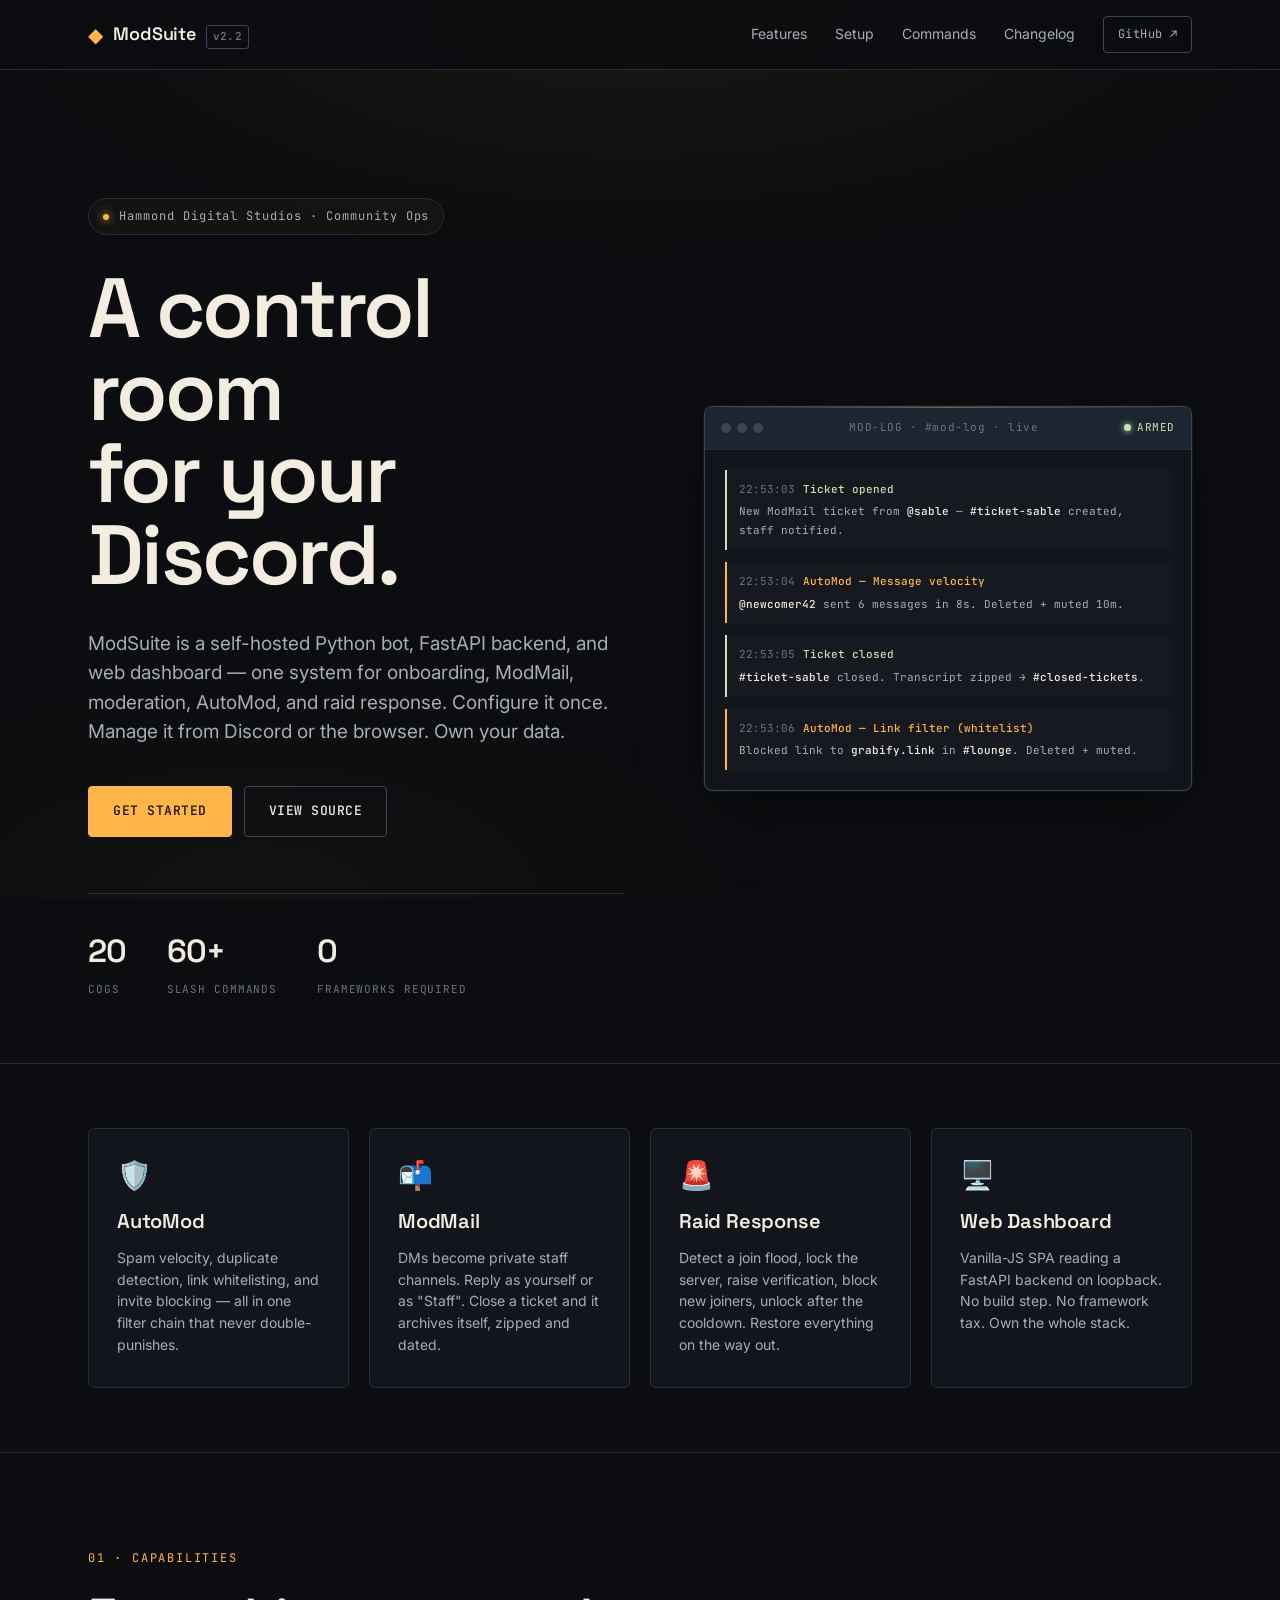
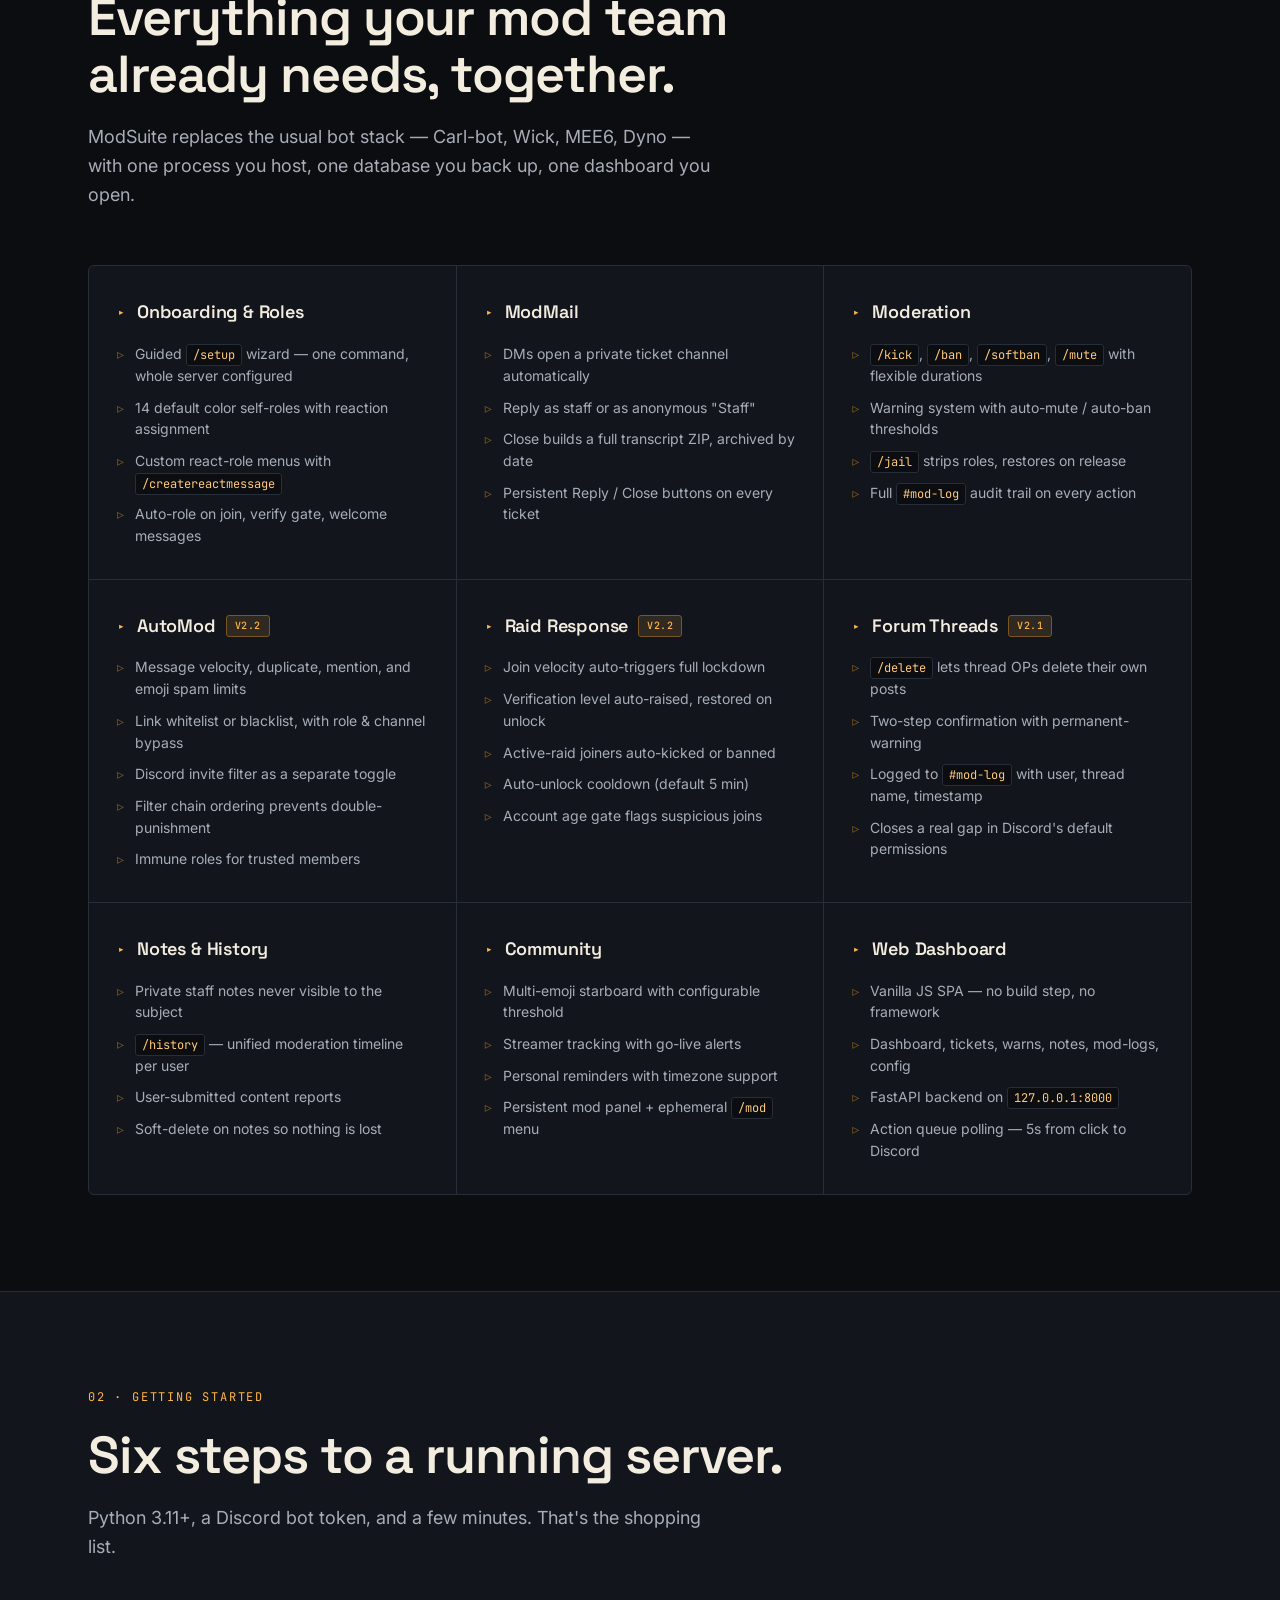
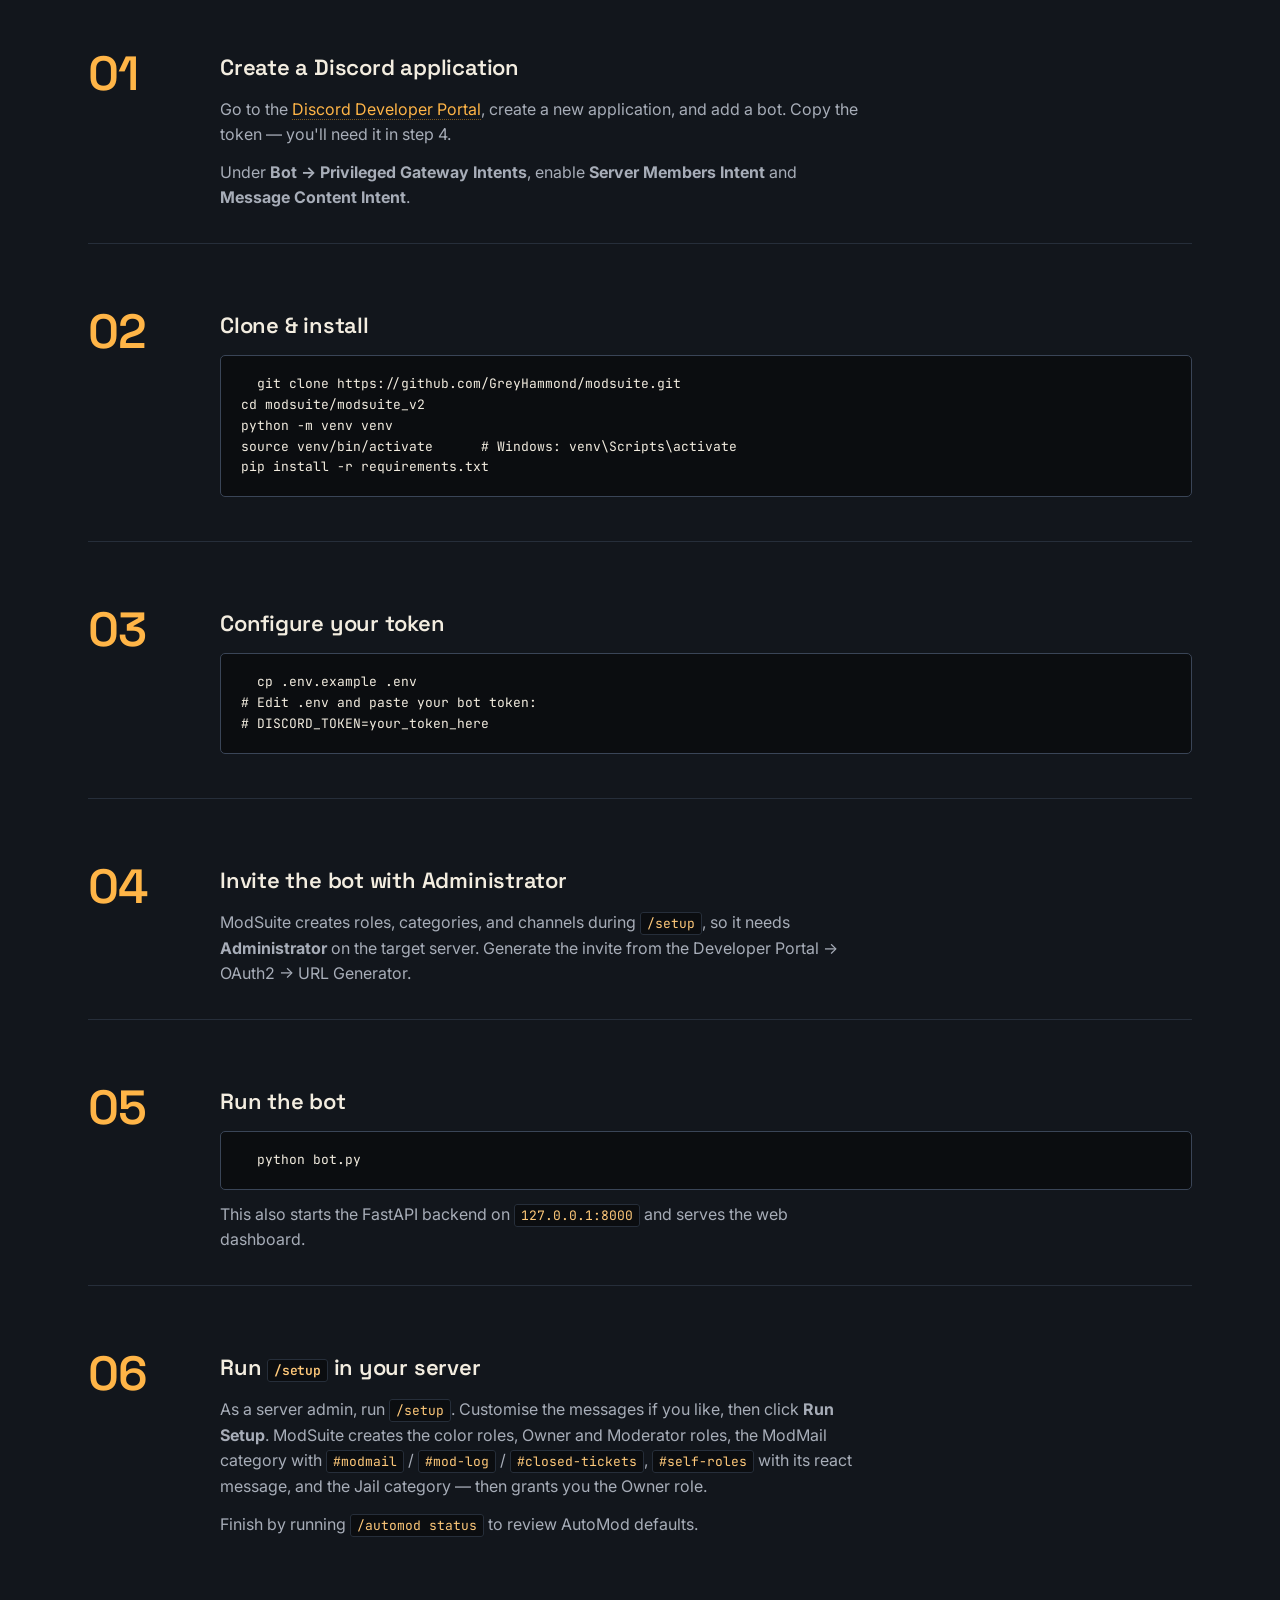
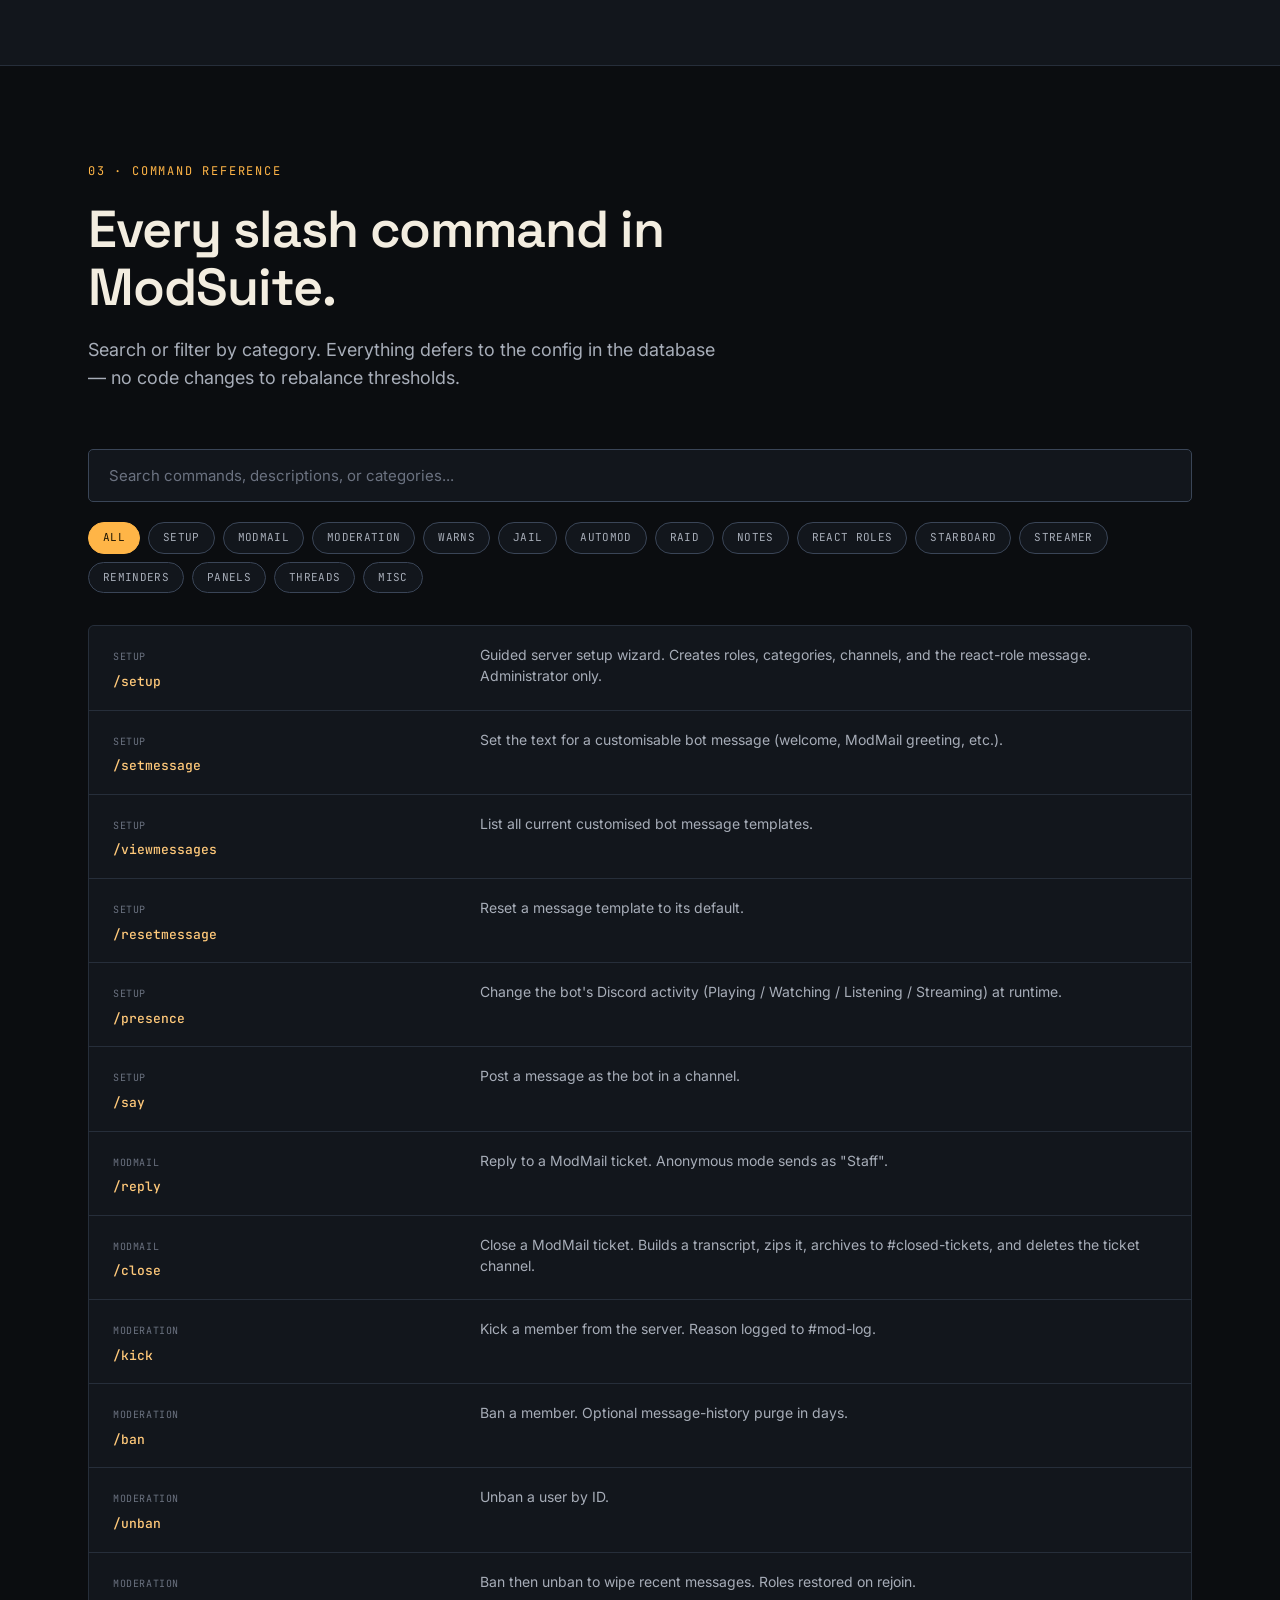
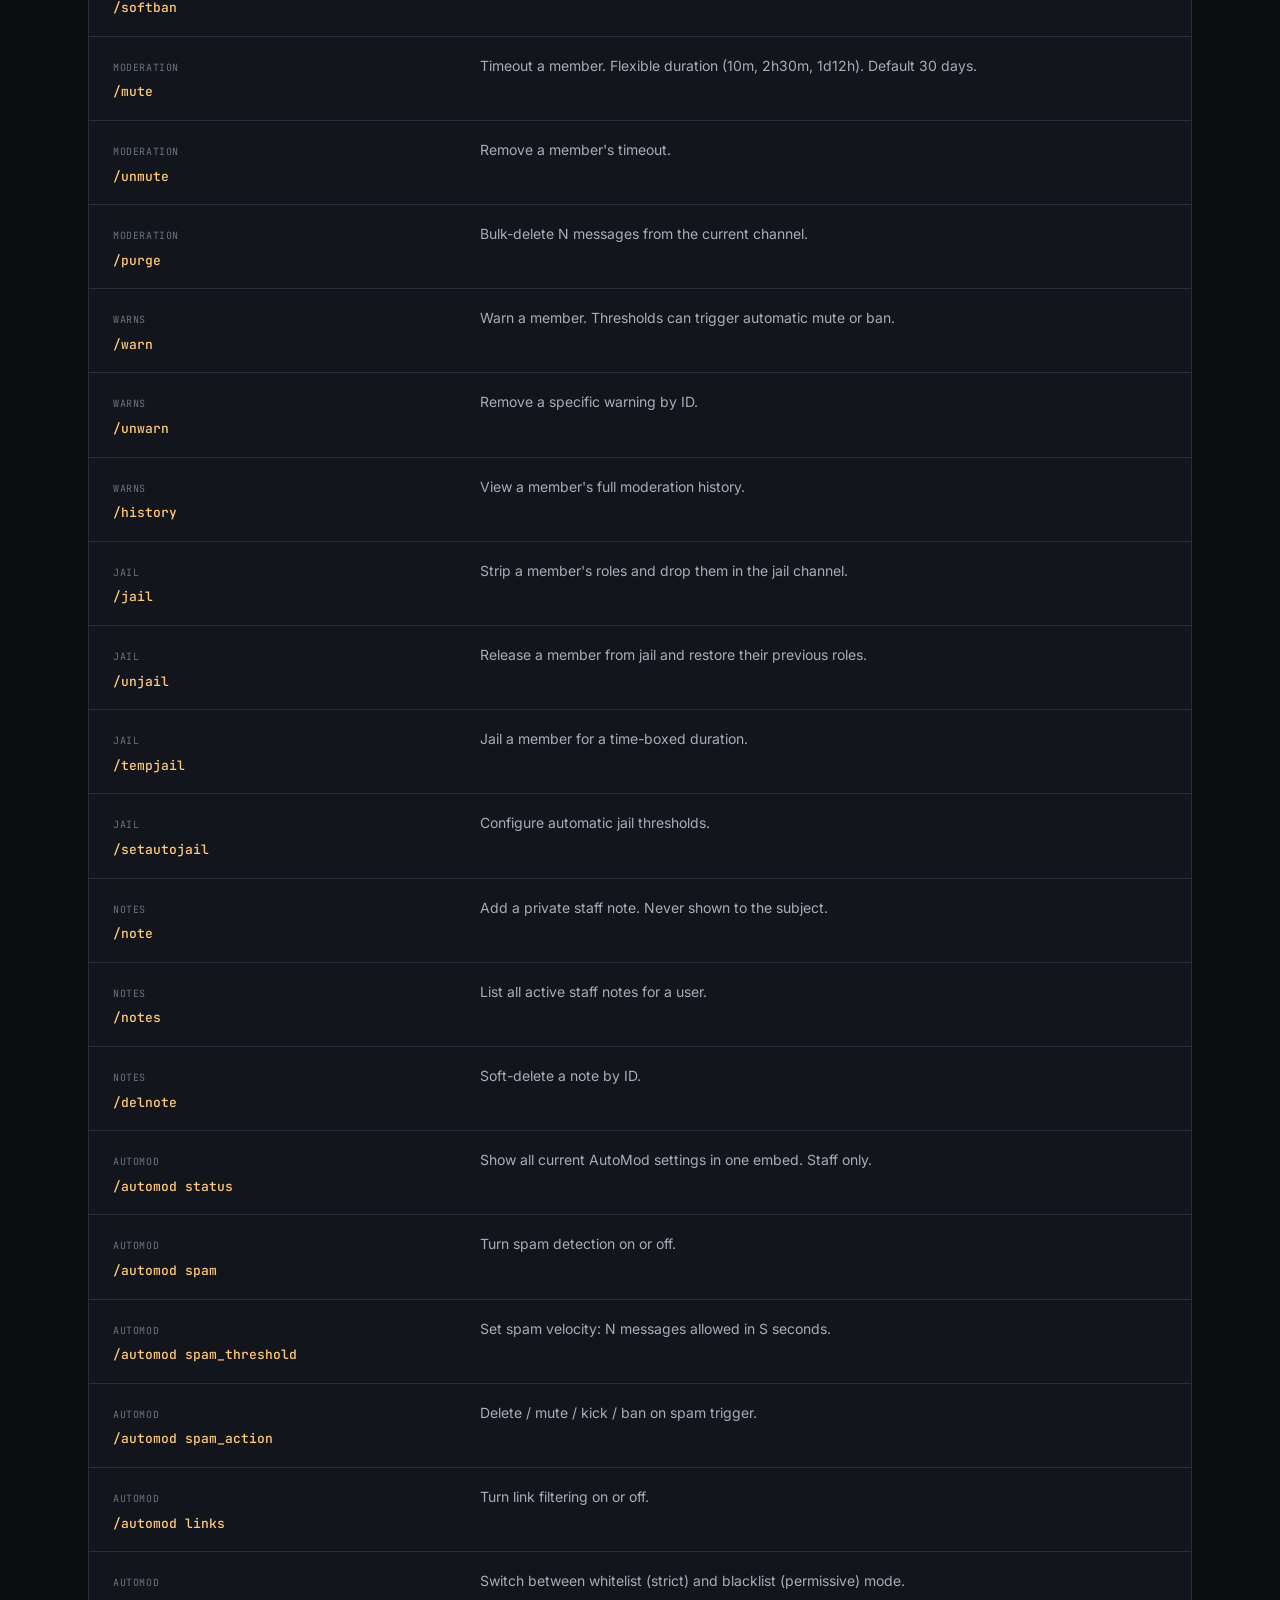
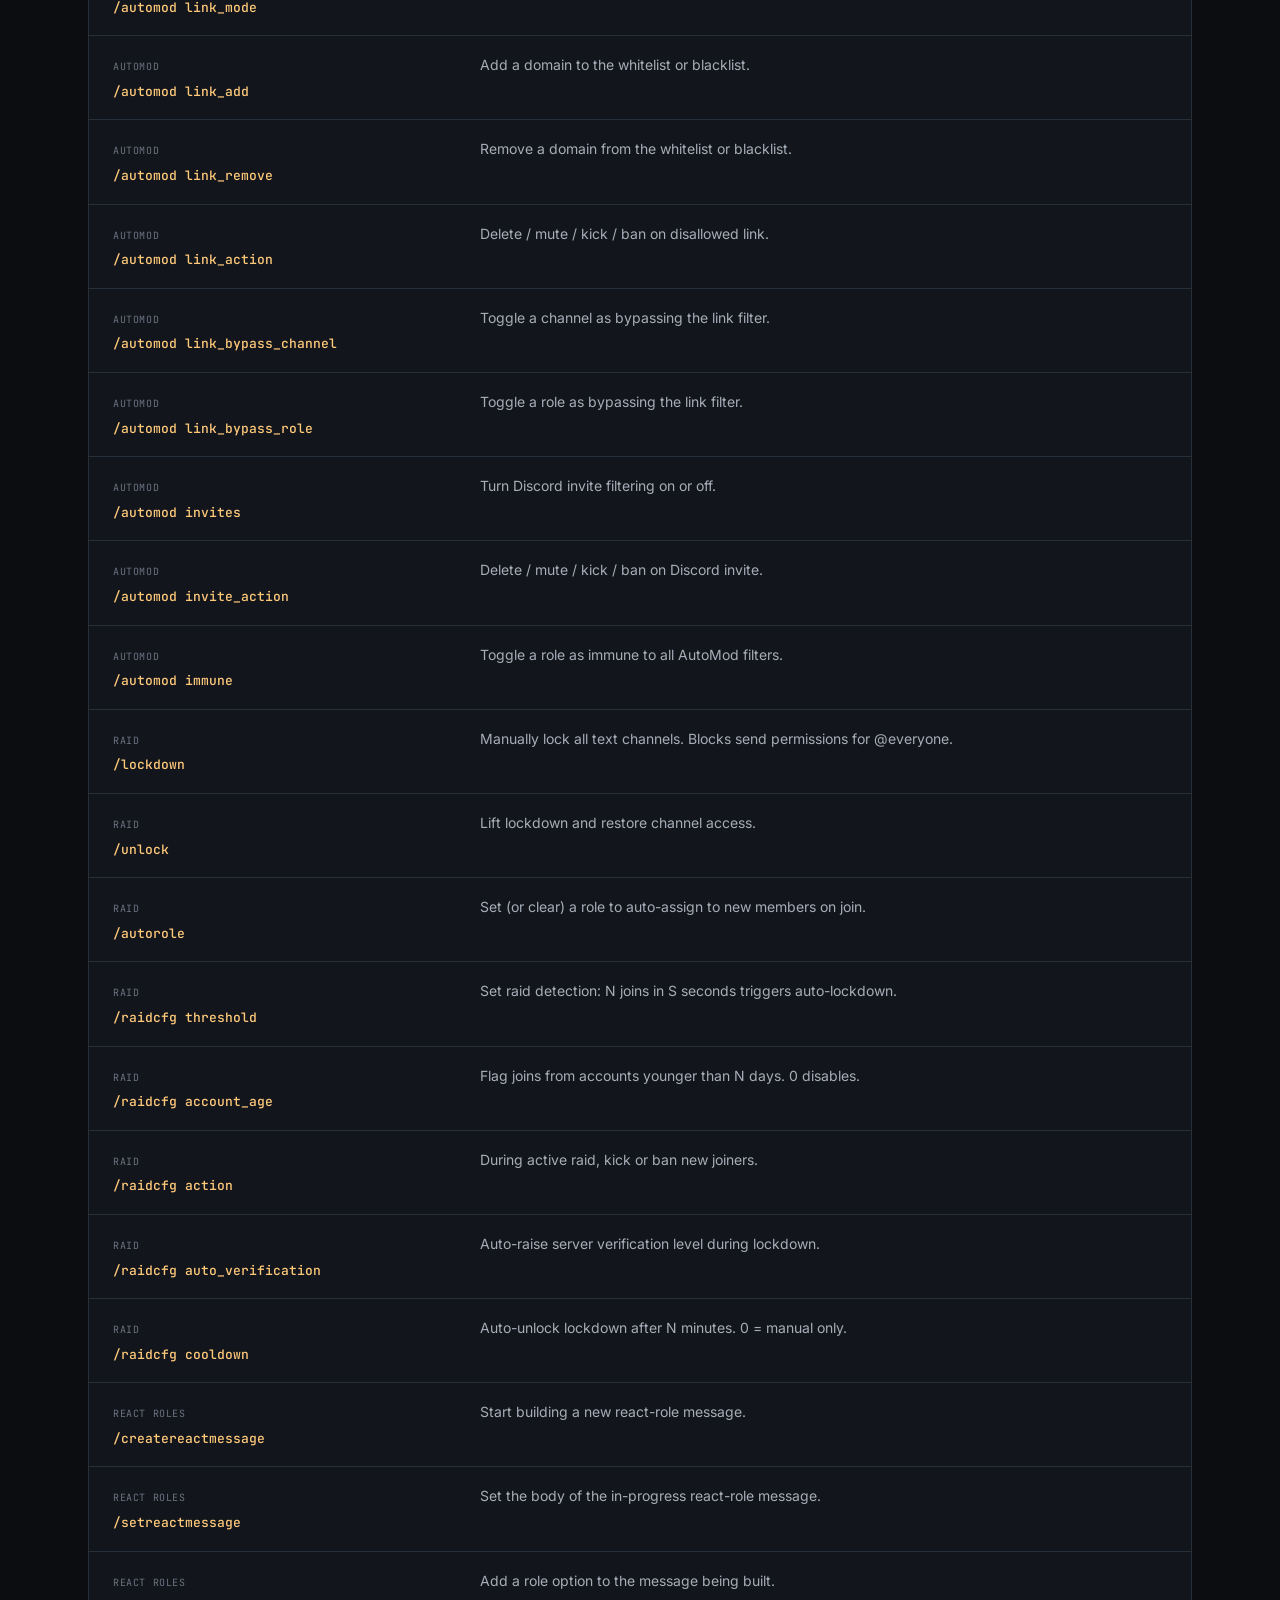
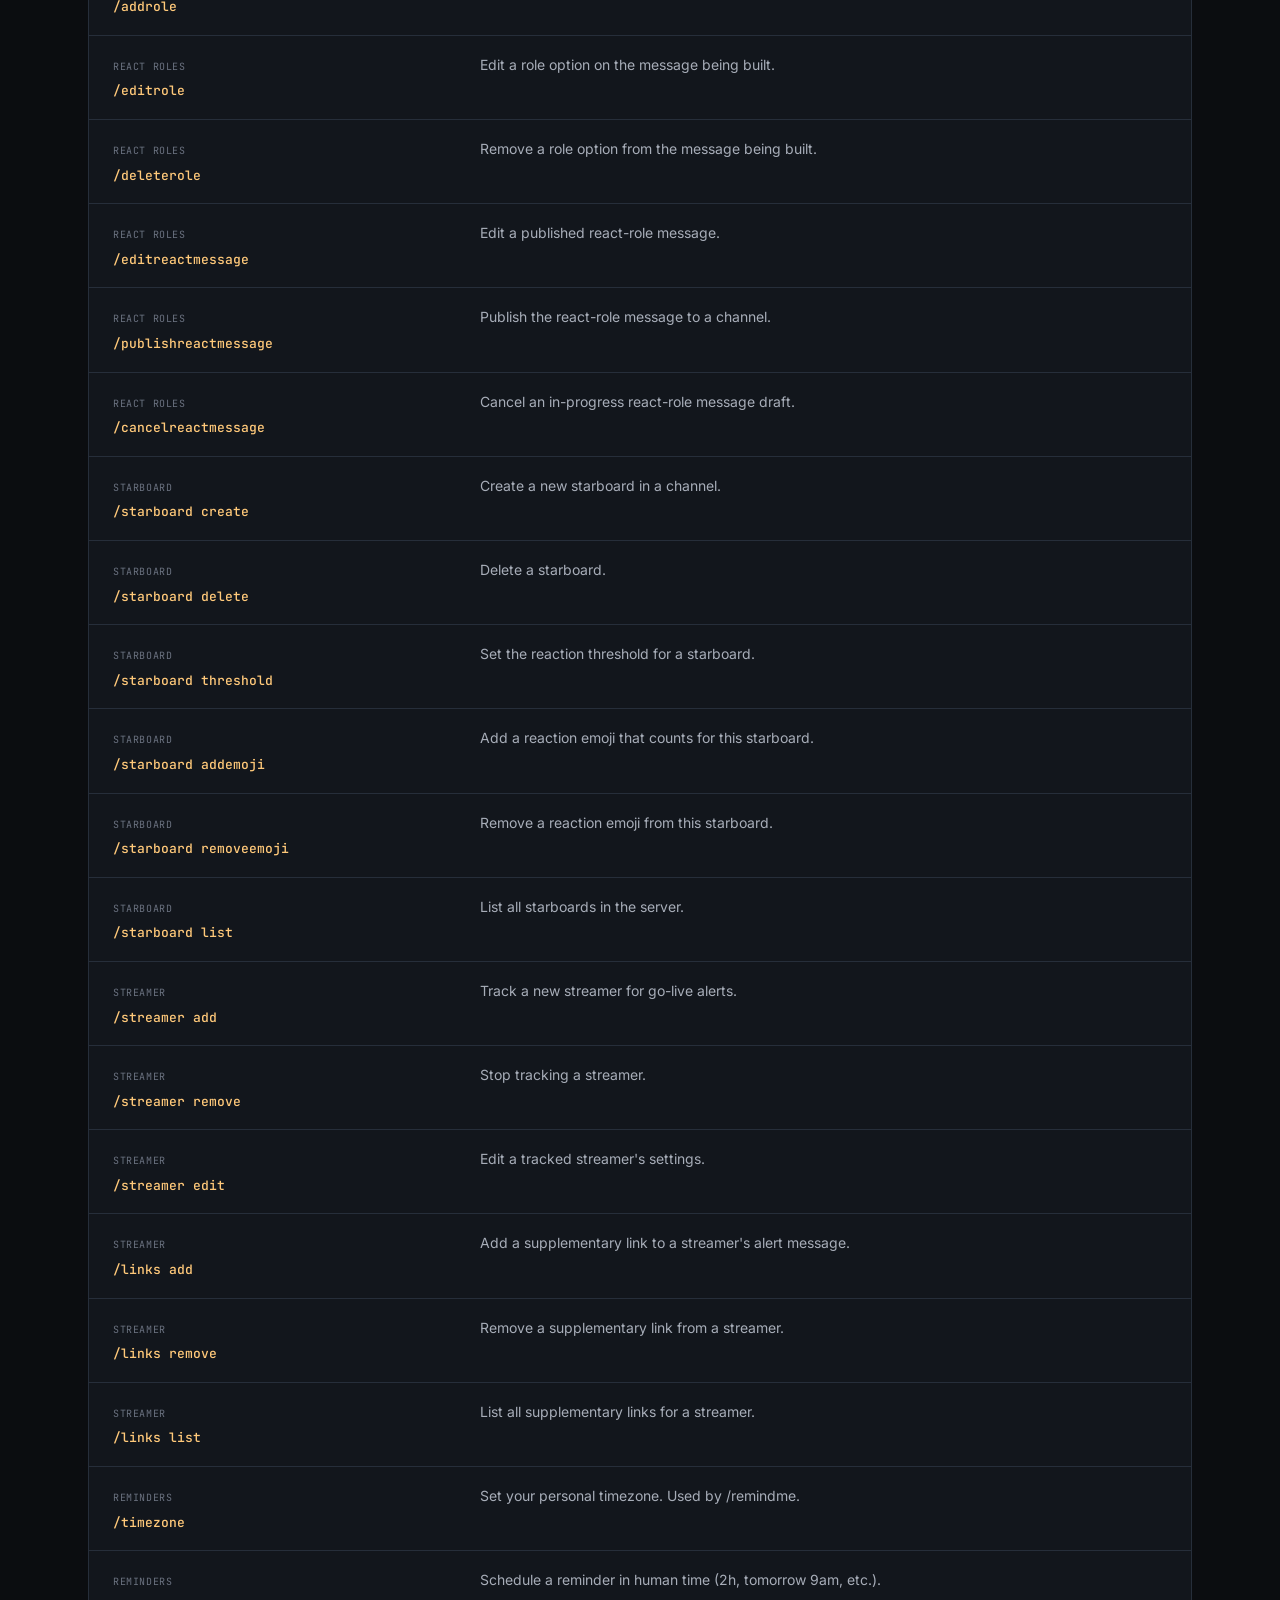
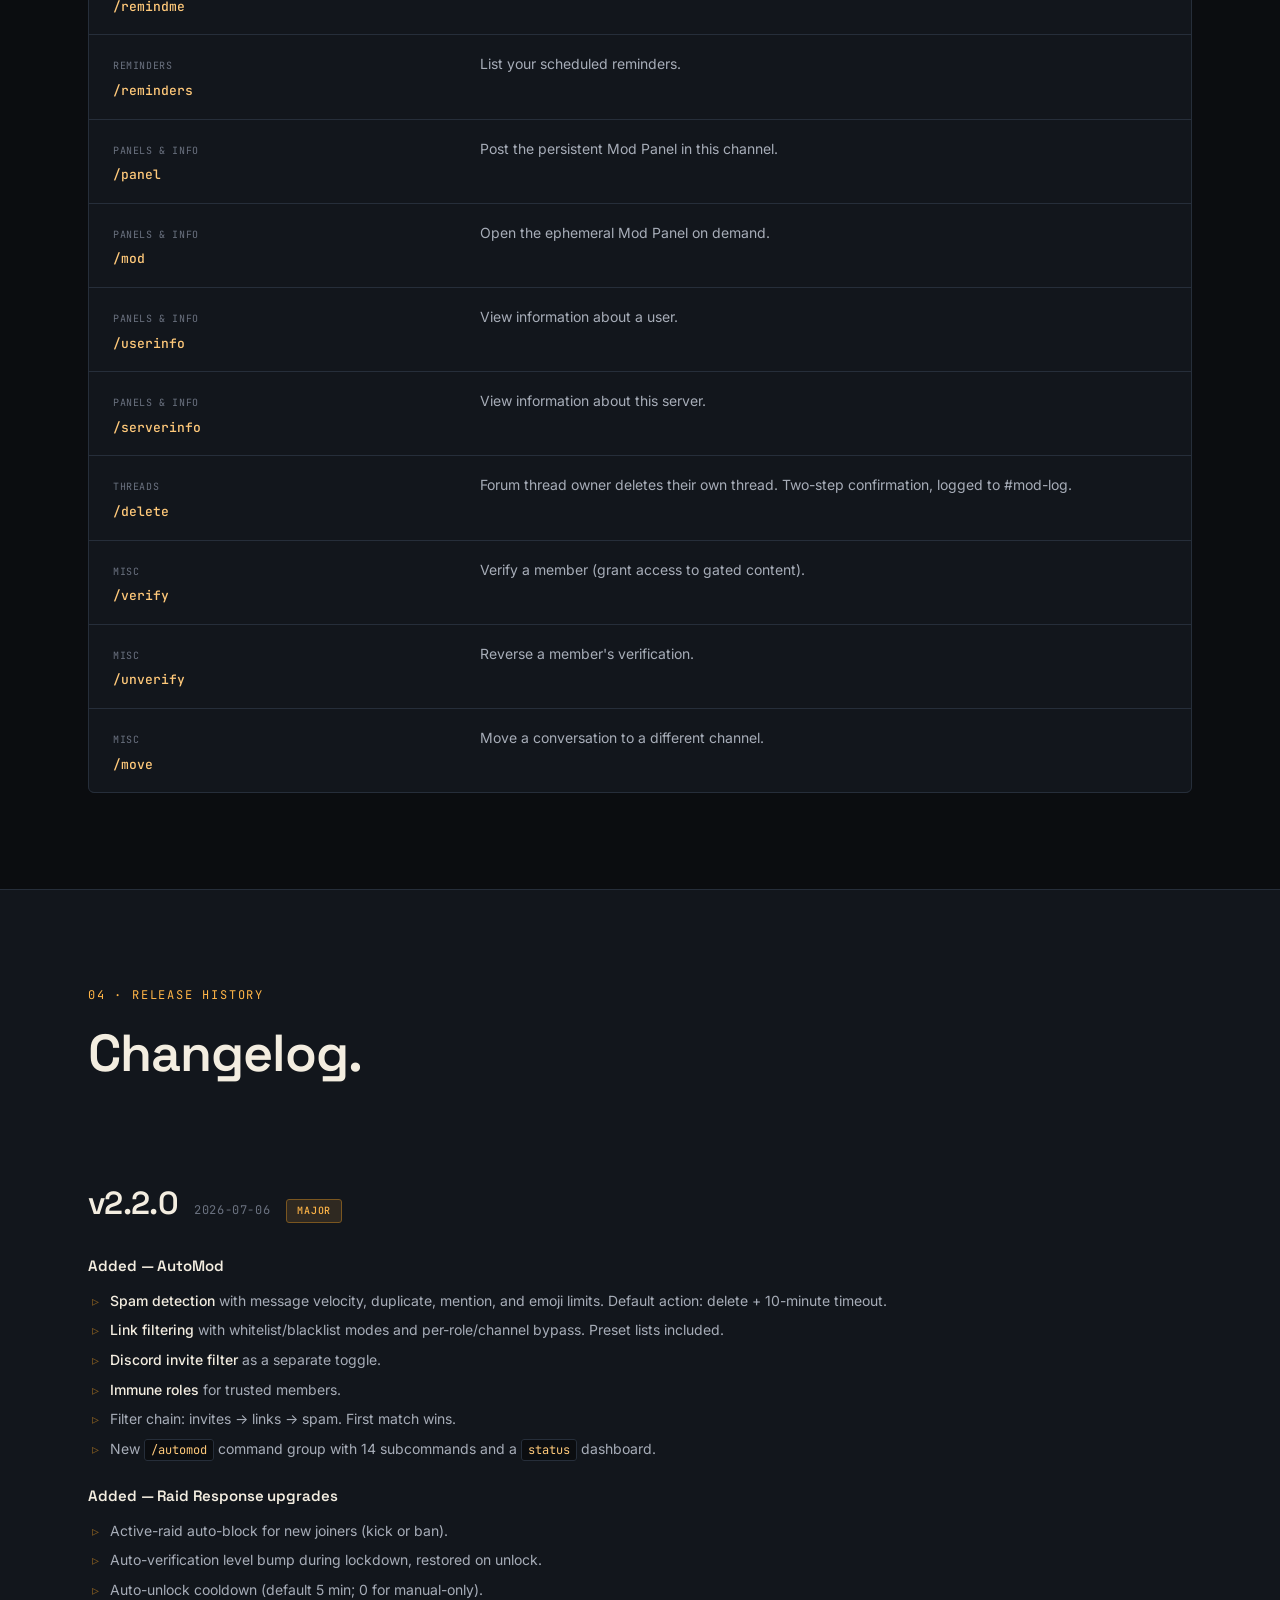
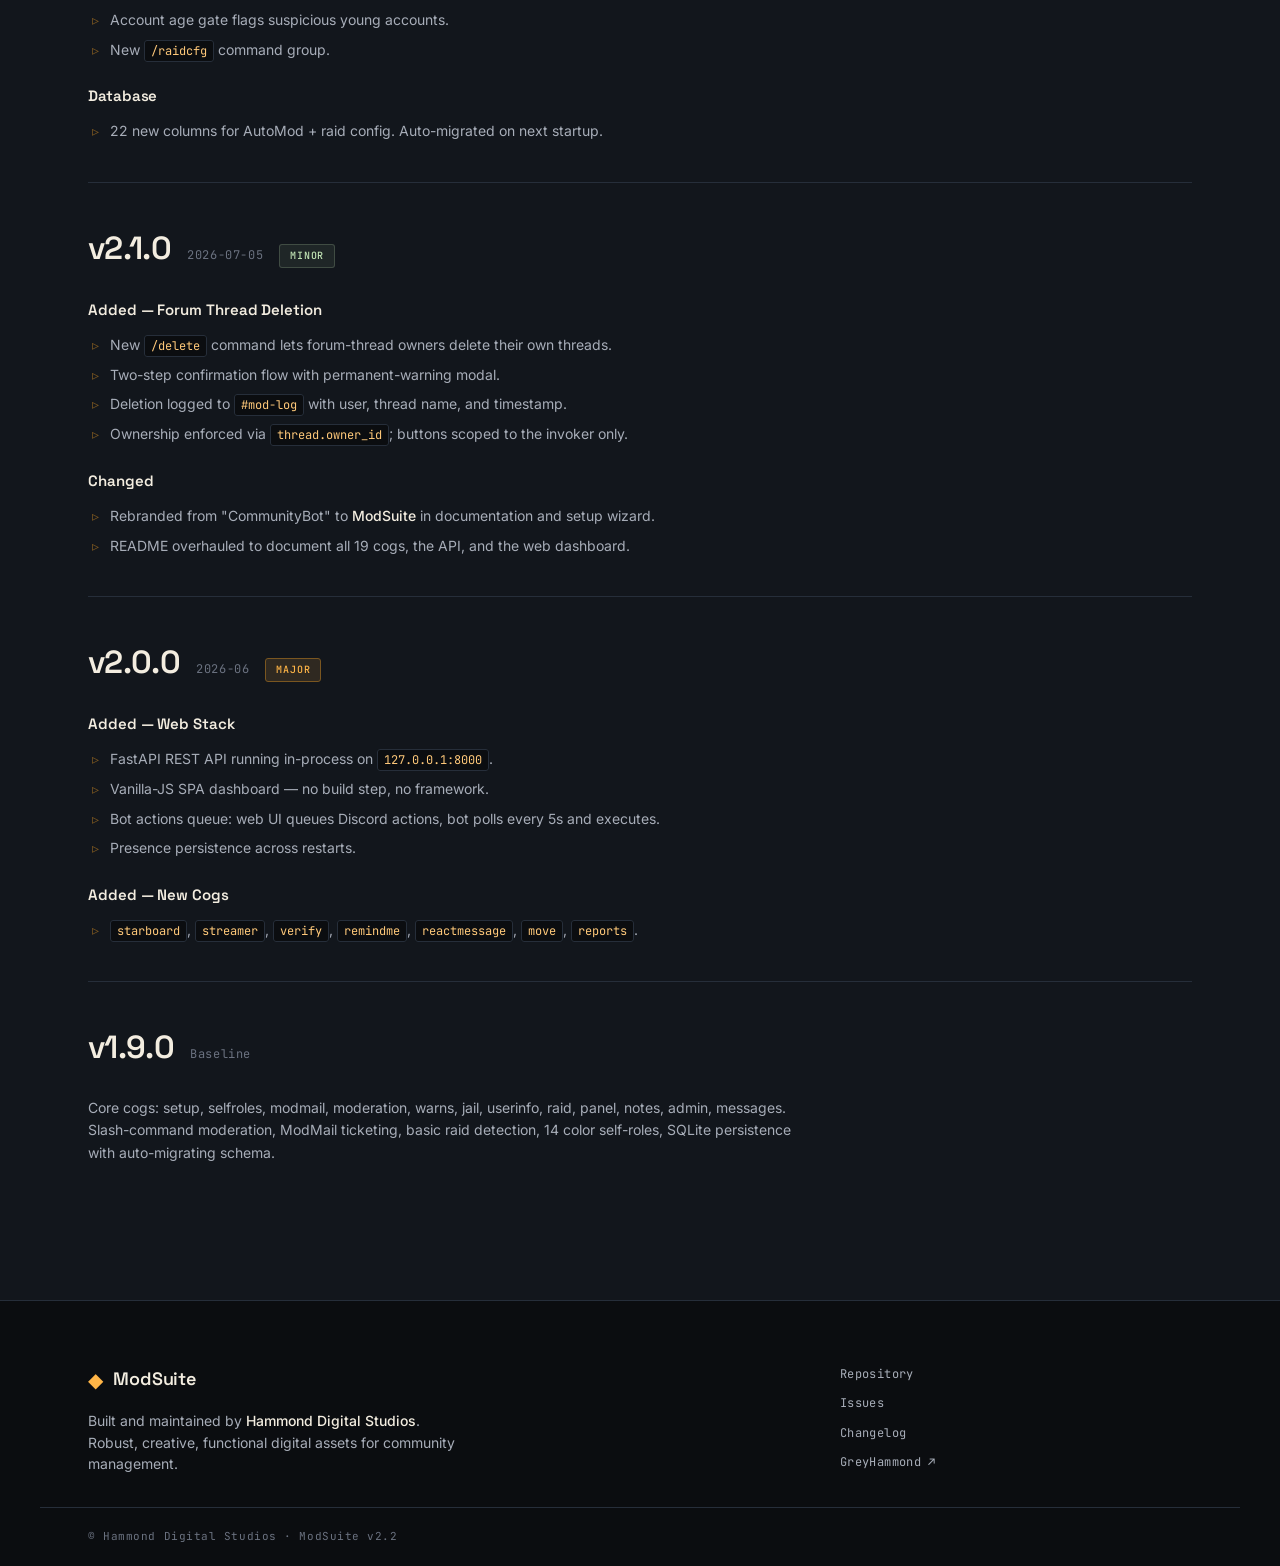
==== docs/index.html @ b7bf75fe "v2.2 Update ModSuite 2.0 plus forward development releases. see README and ChangeLog for more info" ====
<!DOCTYPE html>
<html lang="en">
<head>
  <meta charset="UTF-8">
  <meta name="viewport" content="width=device-width, initial-scale=1.0">
  <title>ModSuite — Discord community & moderation platform</title>
  <meta name="description" content="ModSuite is a self-hosted, all-in-one Discord bot with ModMail, moderation, AutoMod, raid response, and a web dashboard. Built by Hammond Digital Studios.">

  <!-- Preconnect for fonts -->
  <link rel="preconnect" href="https://fonts.googleapis.com">
  <link rel="preconnect" href="https://fonts.gstatic.com" crossorigin>
  <link href="https://fonts.googleapis.com/css2?family=Inter:wght@400;500;600;700&family=Space+Grotesk:wght@400;500;600;700&family=JetBrains+Mono:wght@400;500;600&display=swap" rel="stylesheet">

  <link rel="stylesheet" href="styles.css">
</head>
<body>

<!-- ============ TOP BAR ============ -->
<header class="topbar">
  <div class="topbar-inner">
    <a href="#top" class="brand">
      <span class="brand-mark">◆</span>
      <span class="brand-name">ModSuite</span>
      <span class="brand-version">v2.2</span>
    </a>
    <nav class="topbar-nav">
      <a href="#features">Features</a>
      <a href="#setup">Setup</a>
      <a href="#commands">Commands</a>
      <a href="#changelog">Changelog</a>
      <a href="https://github.com/GreyHammond/modsuite" class="topbar-cta">GitHub ↗</a>
    </nav>
  </div>
</header>

<!-- ============ HERO ============ -->
<section id="top" class="hero">
  <div class="hero-grid">
    <div class="hero-content">
      <div class="hero-eyebrow">
        <span class="dot"></span>
        Hammond Digital Studios · Community Ops
      </div>
      <h1 class="hero-title">
        A control room<br>
        for your Discord.
      </h1>
      <p class="hero-lede">
        ModSuite is a self-hosted Python bot, FastAPI backend, and web dashboard —
        one system for onboarding, ModMail, moderation, AutoMod, and raid response.
        Configure it once. Manage it from Discord or the browser. Own your data.
      </p>
      <div class="hero-actions">
        <a href="#setup" class="btn btn-primary">Get started</a>
        <a href="https://github.com/GreyHammond/modsuite" class="btn btn-secondary">View source</a>
      </div>
      <ul class="hero-stats">
        <li><span class="stat-num">20</span><span class="stat-label">cogs</span></li>
        <li><span class="stat-num">60+</span><span class="stat-label">slash commands</span></li>
        <li><span class="stat-num">0</span><span class="stat-label">frameworks required</span></li>
      </ul>
    </div>

    <!-- Signature: live AutoMod activity console -->
    <div class="console" aria-hidden="true">
      <div class="console-chrome">
        <div class="console-dots">
          <span></span><span></span><span></span>
        </div>
        <div class="console-title">MOD-LOG · #mod-log · live</div>
        <div class="console-status">
          <span class="pulse"></span>
          armed
        </div>
      </div>
      <div class="console-body" id="console-log">
        <!-- populated by script.js -->
      </div>
    </div>
  </div>
</section>

<!-- ============ HERO CARDS ============ -->
<section class="hero-cards">
  <div class="section-inner">
    <div class="card">
      <div class="card-icon">🛡️</div>
      <h3>AutoMod</h3>
      <p>Spam velocity, duplicate detection, link whitelisting, and invite blocking — all in one filter chain that never double-punishes.</p>
    </div>
    <div class="card">
      <div class="card-icon">📬</div>
      <h3>ModMail</h3>
      <p>DMs become private staff channels. Reply as yourself or as "Staff". Close a ticket and it archives itself, zipped and dated.</p>
    </div>
    <div class="card">
      <div class="card-icon">🚨</div>
      <h3>Raid Response</h3>
      <p>Detect a join flood, lock the server, raise verification, block new joiners, unlock after the cooldown. Restore everything on the way out.</p>
    </div>
    <div class="card">
      <div class="card-icon">🖥️</div>
      <h3>Web Dashboard</h3>
      <p>Vanilla-JS SPA reading a FastAPI backend on loopback. No build step. No framework tax. Own the whole stack.</p>
    </div>
  </div>
</section>

<!-- ============ FEATURES ============ -->
<section id="features" class="features">
  <div class="section-inner">
    <div class="section-header">
      <div class="section-eyebrow">01 · Capabilities</div>
      <h2>Everything your mod team already needs, together.</h2>
      <p class="section-lede">
        ModSuite replaces the usual bot stack — Carl-bot, Wick, MEE6, Dyno —
        with one process you host, one database you back up, one dashboard you open.
      </p>
    </div>

    <div class="feature-grid">
      <article class="feature">
        <header><span class="feature-num">▸</span><h3>Onboarding &amp; Roles</h3></header>
        <ul>
          <li>Guided <code>/setup</code> wizard — one command, whole server configured</li>
          <li>14 default color self-roles with reaction assignment</li>
          <li>Custom react-role menus with <code>/createreactmessage</code></li>
          <li>Auto-role on join, verify gate, welcome messages</li>
        </ul>
      </article>

      <article class="feature">
        <header><span class="feature-num">▸</span><h3>ModMail</h3></header>
        <ul>
          <li>DMs open a private ticket channel automatically</li>
          <li>Reply as staff or as anonymous "Staff"</li>
          <li>Close builds a full transcript ZIP, archived by date</li>
          <li>Persistent Reply / Close buttons on every ticket</li>
        </ul>
      </article>

      <article class="feature">
        <header><span class="feature-num">▸</span><h3>Moderation</h3></header>
        <ul>
          <li><code>/kick</code>, <code>/ban</code>, <code>/softban</code>, <code>/mute</code> with flexible durations</li>
          <li>Warning system with auto-mute / auto-ban thresholds</li>
          <li><code>/jail</code> strips roles, restores on release</li>
          <li>Full <code>#mod-log</code> audit trail on every action</li>
        </ul>
      </article>

      <article class="feature">
        <header><span class="feature-num">▸</span><h3>AutoMod <span class="badge-new">v2.2</span></h3></header>
        <ul>
          <li>Message velocity, duplicate, mention, and emoji spam limits</li>
          <li>Link whitelist or blacklist, with role &amp; channel bypass</li>
          <li>Discord invite filter as a separate toggle</li>
          <li>Filter chain ordering prevents double-punishment</li>
          <li>Immune roles for trusted members</li>
        </ul>
      </article>

      <article class="feature">
        <header><span class="feature-num">▸</span><h3>Raid Response <span class="badge-new">v2.2</span></h3></header>
        <ul>
          <li>Join velocity auto-triggers full lockdown</li>
          <li>Verification level auto-raised, restored on unlock</li>
          <li>Active-raid joiners auto-kicked or banned</li>
          <li>Auto-unlock cooldown (default 5 min)</li>
          <li>Account age gate flags suspicious joins</li>
        </ul>
      </article>

      <article class="feature">
        <header><span class="feature-num">▸</span><h3>Forum Threads <span class="badge-new">v2.1</span></h3></header>
        <ul>
          <li><code>/delete</code> lets thread OPs delete their own posts</li>
          <li>Two-step confirmation with permanent-warning</li>
          <li>Logged to <code>#mod-log</code> with user, thread name, timestamp</li>
          <li>Closes a real gap in Discord's default permissions</li>
        </ul>
      </article>

      <article class="feature">
        <header><span class="feature-num">▸</span><h3>Notes &amp; History</h3></header>
        <ul>
          <li>Private staff notes never visible to the subject</li>
          <li><code>/history</code> — unified moderation timeline per user</li>
          <li>User-submitted content reports</li>
          <li>Soft-delete on notes so nothing is lost</li>
        </ul>
      </article>

      <article class="feature">
        <header><span class="feature-num">▸</span><h3>Community</h3></header>
        <ul>
          <li>Multi-emoji starboard with configurable threshold</li>
          <li>Streamer tracking with go-live alerts</li>
          <li>Personal reminders with timezone support</li>
          <li>Persistent mod panel + ephemeral <code>/mod</code> menu</li>
        </ul>
      </article>

      <article class="feature">
        <header><span class="feature-num">▸</span><h3>Web Dashboard</h3></header>
        <ul>
          <li>Vanilla JS SPA — no build step, no framework</li>
          <li>Dashboard, tickets, warns, notes, mod-logs, config</li>
          <li>FastAPI backend on <code>127.0.0.1:8000</code></li>
          <li>Action queue polling — 5s from click to Discord</li>
        </ul>
      </article>
    </div>
  </div>
</section>

<!-- ============ SETUP GUIDE ============ -->
<section id="setup" class="setup">
  <div class="section-inner">
    <div class="section-header">
      <div class="section-eyebrow">02 · Getting started</div>
      <h2>Six steps to a running server.</h2>
      <p class="section-lede">
        Python 3.11+, a Discord bot token, and a few minutes. That's the shopping list.
      </p>
    </div>

    <ol class="steps">
      <li class="step">
        <div class="step-num">01</div>
        <div class="step-body">
          <h3>Create a Discord application</h3>
          <p>Go to the <a href="https://discord.com/developers/applications" target="_blank" rel="noopener">Discord Developer Portal</a>, create a new application, and add a bot. Copy the token — you'll need it in step 4.</p>
          <p>Under <strong>Bot → Privileged Gateway Intents</strong>, enable <strong>Server Members Intent</strong> and <strong>Message Content Intent</strong>.</p>
        </div>
      </li>

      <li class="step">
        <div class="step-num">02</div>
        <div class="step-body">
          <h3>Clone &amp; install</h3>
          <pre class="code" data-copy><code>git clone https://github.com/GreyHammond/modsuite.git
cd modsuite/modsuite_v2
python -m venv venv
source venv/bin/activate      # Windows: venv\Scripts\activate
pip install -r requirements.txt</code></pre>
        </div>
      </li>

      <li class="step">
        <div class="step-num">03</div>
        <div class="step-body">
          <h3>Configure your token</h3>
          <pre class="code" data-copy><code>cp .env.example .env
# Edit .env and paste your bot token:
# DISCORD_TOKEN=your_token_here</code></pre>
        </div>
      </li>

      <li class="step">
        <div class="step-num">04</div>
        <div class="step-body">
          <h3>Invite the bot with Administrator</h3>
          <p>ModSuite creates roles, categories, and channels during <code>/setup</code>, so it needs <strong>Administrator</strong> on the target server. Generate the invite from the Developer Portal → OAuth2 → URL Generator.</p>
        </div>
      </li>

      <li class="step">
        <div class="step-num">05</div>
        <div class="step-body">
          <h3>Run the bot</h3>
          <pre class="code" data-copy><code>python bot.py</code></pre>
          <p>This also starts the FastAPI backend on <code>127.0.0.1:8000</code> and serves the web dashboard.</p>
        </div>
      </li>

      <li class="step">
        <div class="step-num">06</div>
        <div class="step-body">
          <h3>Run <code>/setup</code> in your server</h3>
          <p>As a server admin, run <code>/setup</code>. Customise the messages if you like, then click <strong>Run Setup</strong>. ModSuite creates the color roles, Owner and Moderator roles, the ModMail category with <code>#modmail</code> / <code>#mod-log</code> / <code>#closed-tickets</code>, <code>#self-roles</code> with its react message, and the Jail category — then grants you the Owner role.</p>
          <p>Finish by running <code>/automod status</code> to review AutoMod defaults.</p>
        </div>
      </li>
    </ol>
  </div>
</section>

<!-- ============ COMMANDS ============ -->
<section id="commands" class="commands">
  <div class="section-inner">
    <div class="section-header">
      <div class="section-eyebrow">03 · Command reference</div>
      <h2>Every slash command in ModSuite.</h2>
      <p class="section-lede">
        Search or filter by category. Everything defers to the config in the database —
        no code changes to rebalance thresholds.
      </p>
    </div>

    <div class="commands-controls">
      <input type="search" id="cmd-search" placeholder="Search commands, descriptions, or categories..." autocomplete="off">
      <div class="filter-chips" id="cmd-filters">
        <button class="chip active" data-cat="all">All</button>
        <button class="chip" data-cat="setup">Setup</button>
        <button class="chip" data-cat="modmail">ModMail</button>
        <button class="chip" data-cat="moderation">Moderation</button>
        <button class="chip" data-cat="warns">Warns</button>
        <button class="chip" data-cat="jail">Jail</button>
        <button class="chip" data-cat="automod">AutoMod</button>
        <button class="chip" data-cat="raid">Raid</button>
        <button class="chip" data-cat="notes">Notes</button>
        <button class="chip" data-cat="reactrole">React Roles</button>
        <button class="chip" data-cat="starboard">Starboard</button>
        <button class="chip" data-cat="streamer">Streamer</button>
        <button class="chip" data-cat="reminders">Reminders</button>
        <button class="chip" data-cat="panels">Panels</button>
        <button class="chip" data-cat="threads">Threads</button>
        <button class="chip" data-cat="misc">Misc</button>
      </div>
    </div>

    <div class="commands-list" id="commands-list">
      <!-- populated by script.js -->
    </div>
    <p class="commands-empty" id="commands-empty" hidden>No commands match that search.</p>
  </div>
</section>

<!-- ============ CHANGELOG ============ -->
<section id="changelog" class="changelog">
  <div class="section-inner">
    <div class="section-header">
      <div class="section-eyebrow">04 · Release history</div>
      <h2>Changelog.</h2>
    </div>

    <div class="release">
      <div class="release-header">
        <h3>v2.2.0</h3>
        <span class="release-date">2026-07-06</span>
        <span class="release-tag tag-major">Major</span>
      </div>
      <div class="release-body">
        <h4>Added — AutoMod</h4>
        <ul>
          <li><strong>Spam detection</strong> with message velocity, duplicate, mention, and emoji limits. Default action: delete + 10-minute timeout.</li>
          <li><strong>Link filtering</strong> with whitelist/blacklist modes and per-role/channel bypass. Preset lists included.</li>
          <li><strong>Discord invite filter</strong> as a separate toggle.</li>
          <li><strong>Immune roles</strong> for trusted members.</li>
          <li>Filter chain: invites → links → spam. First match wins.</li>
          <li>New <code>/automod</code> command group with 14 subcommands and a <code>status</code> dashboard.</li>
        </ul>
        <h4>Added — Raid Response upgrades</h4>
        <ul>
          <li>Active-raid auto-block for new joiners (kick or ban).</li>
          <li>Auto-verification level bump during lockdown, restored on unlock.</li>
          <li>Auto-unlock cooldown (default 5 min; 0 for manual-only).</li>
          <li>Account age gate flags suspicious young accounts.</li>
          <li>New <code>/raidcfg</code> command group.</li>
        </ul>
        <h4>Database</h4>
        <ul>
          <li>22 new columns for AutoMod + raid config. Auto-migrated on next startup.</li>
        </ul>
      </div>
    </div>

    <div class="release">
      <div class="release-header">
        <h3>v2.1.0</h3>
        <span class="release-date">2026-07-05</span>
        <span class="release-tag tag-minor">Minor</span>
      </div>
      <div class="release-body">
        <h4>Added — Forum Thread Deletion</h4>
        <ul>
          <li>New <code>/delete</code> command lets forum-thread owners delete their own threads.</li>
          <li>Two-step confirmation flow with permanent-warning modal.</li>
          <li>Deletion logged to <code>#mod-log</code> with user, thread name, and timestamp.</li>
          <li>Ownership enforced via <code>thread.owner_id</code>; buttons scoped to the invoker only.</li>
        </ul>
        <h4>Changed</h4>
        <ul>
          <li>Rebranded from "CommunityBot" to <strong>ModSuite</strong> in documentation and setup wizard.</li>
          <li>README overhauled to document all 19 cogs, the API, and the web dashboard.</li>
        </ul>
      </div>
    </div>

    <div class="release">
      <div class="release-header">
        <h3>v2.0.0</h3>
        <span class="release-date">2026-06</span>
        <span class="release-tag tag-major">Major</span>
      </div>
      <div class="release-body">
        <h4>Added — Web Stack</h4>
        <ul>
          <li>FastAPI REST API running in-process on <code>127.0.0.1:8000</code>.</li>
          <li>Vanilla-JS SPA dashboard — no build step, no framework.</li>
          <li>Bot actions queue: web UI queues Discord actions, bot polls every 5s and executes.</li>
          <li>Presence persistence across restarts.</li>
        </ul>
        <h4>Added — New Cogs</h4>
        <ul>
          <li><code>starboard</code>, <code>streamer</code>, <code>verify</code>, <code>remindme</code>, <code>reactmessage</code>, <code>move</code>, <code>reports</code>.</li>
        </ul>
      </div>
    </div>

    <div class="release">
      <div class="release-header">
        <h3>v1.9.0</h3>
        <span class="release-date">Baseline</span>
      </div>
      <div class="release-body">
        <p>Core cogs: setup, selfroles, modmail, moderation, warns, jail, userinfo, raid, panel, notes, admin, messages. Slash-command moderation, ModMail ticketing, basic raid detection, 14 color self-roles, SQLite persistence with auto-migrating schema.</p>
      </div>
    </div>
  </div>
</section>

<!-- ============ FOOTER ============ -->
<footer class="footer">
  <div class="section-inner footer-inner">
    <div>
      <div class="brand">
        <span class="brand-mark">◆</span>
        <span class="brand-name">ModSuite</span>
      </div>
      <p class="footer-tagline">
        Built and maintained by <strong>Hammond Digital Studios</strong>.<br>
        Robust, creative, functional digital assets for community management.
      </p>
    </div>
    <div class="footer-links">
      <a href="https://github.com/GreyHammond/modsuite">Repository</a>
      <a href="https://github.com/GreyHammond/modsuite/issues">Issues</a>
      <a href="#changelog">Changelog</a>
      <a href="https://github.com/GreyHammond">GreyHammond ↗</a>
    </div>
  </div>
  <div class="footer-bottom">
    <span>© Hammond Digital Studios · ModSuite v2.2</span>
  </div>
</footer>

<script src="script.js"></script>
</body>
</html>
---- docs/styles.css ----
/* ============================================================
   ModSuite — GitHub Pages site
   Design: control-room / operations console
   Palette: deep steel + cream + amber indicator + coral warn
   ============================================================ */

:root {
  /* Colors */
  --bg:            #0B0D10;
  --bg-panel:      #12161C;
  --bg-raised:    #1D2530;
  --bg-hover:      #242E3B;
  --border:        #262E3A;
  --border-strong: #3A4557;

  --text:          #F3EDE0;   /* warm cream */
  --text-muted:    #A7ADB8;
  --text-dim:      #6B7280;

  --accent:        #FFB547;   /* amber indicator */
  --accent-soft:   #FFC97A;
  --accent-dim:    #7A5620;
  --mint:          #C2E4B5;   /* live / success */
  --coral:         #E5695F;   /* danger / warn */

  /* Type */
  --font-display:  "Space Grotesk", ui-sans-serif, system-ui, sans-serif;
  --font-body:     "Inter", ui-sans-serif, system-ui, -apple-system, sans-serif;
  --font-mono:     "JetBrains Mono", ui-monospace, "SF Mono", Menlo, monospace;

  /* Layout */
  --max-w:         1200px;
  --gutter:        clamp(20px, 4vw, 48px);
}

/* ============ RESET ============ */
* { margin: 0; padding: 0; box-sizing: border-box; }
html { scroll-behavior: smooth; }
body {
  background: var(--bg);
  color: var(--text);
  font-family: var(--font-body);
  font-size: 16px;
  line-height: 1.6;
  -webkit-font-smoothing: antialiased;
  -moz-osx-font-smoothing: grayscale;
  overflow-x: hidden;
}
a { color: inherit; text-decoration: none; }
button { background: none; border: none; font: inherit; color: inherit; cursor: pointer; }
ul { list-style: none; }
code, pre { font-family: var(--font-mono); }

/* Ambient noise texture on the body — very subtle */
body::before {
  content: "";
  position: fixed;
  inset: 0;
  background:
    radial-gradient(ellipse 90% 50% at 50% 0%, rgba(255, 181, 71, 0.06), transparent 60%),
    radial-gradient(ellipse 60% 40% at 20% 100%, rgba(255, 181, 71, 0.03), transparent 70%);
  pointer-events: none;
  z-index: 0;
}
body > * { position: relative; z-index: 1; }

/* ============ TOP BAR ============ */
.topbar {
  position: sticky;
  top: 0;
  z-index: 100;
  backdrop-filter: blur(16px);
  -webkit-backdrop-filter: blur(16px);
  background: rgba(11, 13, 16, 0.75);
  border-bottom: 1px solid var(--border);
}
.topbar-inner {
  max-width: var(--max-w);
  margin: 0 auto;
  padding: 16px var(--gutter);
  display: flex;
  align-items: center;
  justify-content: space-between;
  gap: 24px;
}
.brand {
  display: flex;
  align-items: baseline;
  gap: 10px;
  font-family: var(--font-display);
  font-weight: 600;
}
.brand-mark {
  color: var(--accent);
  font-size: 20px;
  line-height: 1;
  transform: translateY(2px);
}
.brand-name {
  font-size: 18px;
  letter-spacing: -0.01em;
}
.brand-version {
  font-family: var(--font-mono);
  font-size: 11px;
  color: var(--text-dim);
  padding: 2px 6px;
  border: 1px solid var(--border-strong);
  border-radius: 3px;
  letter-spacing: 0.02em;
}
.topbar-nav {
  display: flex;
  align-items: center;
  gap: 28px;
  font-size: 14px;
}
.topbar-nav a {
  color: var(--text-muted);
  transition: color 0.15s ease;
}
.topbar-nav a:hover { color: var(--text); }
.topbar-cta {
  padding: 8px 14px;
  border: 1px solid var(--border-strong);
  border-radius: 4px;
  font-family: var(--font-mono);
  font-size: 12px;
  letter-spacing: 0.03em;
  transition: all 0.15s ease;
}
.topbar-cta:hover {
  border-color: var(--accent);
  color: var(--accent) !important;
}
@media (max-width: 720px) {
  .topbar-nav a:not(.topbar-cta) { display: none; }
}

/* ============ SECTION INNER ============ */
.section-inner {
  max-width: var(--max-w);
  margin: 0 auto;
  padding: 96px var(--gutter);
}
@media (max-width: 720px) {
  .section-inner { padding: 64px var(--gutter); }
}

.section-header { max-width: 720px; margin-bottom: 56px; }
.section-eyebrow {
  font-family: var(--font-mono);
  font-size: 12px;
  color: var(--accent);
  letter-spacing: 0.15em;
  text-transform: uppercase;
  margin-bottom: 20px;
}
.section-header h2 {
  font-family: var(--font-display);
  font-size: clamp(32px, 4.5vw, 52px);
  font-weight: 600;
  line-height: 1.1;
  letter-spacing: -0.02em;
  margin-bottom: 20px;
}
.section-lede {
  font-size: 18px;
  color: var(--text-muted);
  max-width: 640px;
}

/* ============ HERO ============ */
.hero {
  min-height: 100vh;
  display: flex;
  align-items: center;
  padding-top: 64px;
}
.hero-grid {
  max-width: var(--max-w);
  margin: 0 auto;
  padding: 64px var(--gutter);
  width: 100%;
  display: grid;
  grid-template-columns: 1.1fr 1fr;
  gap: 80px;
  align-items: center;
}
@media (max-width: 960px) {
  .hero-grid { grid-template-columns: 1fr; gap: 48px; padding: 48px var(--gutter); }
  .hero { min-height: auto; padding-top: 32px; }
}
.hero-eyebrow {
  display: inline-flex;
  align-items: center;
  gap: 10px;
  font-family: var(--font-mono);
  font-size: 12px;
  color: var(--text-muted);
  letter-spacing: 0.08em;
  padding: 8px 14px;
  border: 1px solid var(--border);
  border-radius: 999px;
  background: rgba(255, 181, 71, 0.04);
  margin-bottom: 32px;
}
.hero-eyebrow .dot {
  width: 6px;
  height: 6px;
  border-radius: 50%;
  background: var(--accent);
  box-shadow: 0 0 8px var(--accent);
  animation: pulse 2s ease-in-out infinite;
}
@keyframes pulse {
  0%, 100% { opacity: 0.5; }
  50%      { opacity: 1; }
}
.hero-title {
  font-family: var(--font-display);
  font-size: clamp(44px, 7vw, 84px);
  font-weight: 600;
  line-height: 0.98;
  letter-spacing: -0.03em;
  margin-bottom: 32px;
}
.hero-lede {
  font-size: 19px;
  color: var(--text-muted);
  max-width: 540px;
  margin-bottom: 40px;
  line-height: 1.55;
}
.hero-actions {
  display: flex;
  gap: 12px;
  flex-wrap: wrap;
  margin-bottom: 56px;
}
.btn {
  padding: 14px 24px;
  border-radius: 4px;
  font-family: var(--font-mono);
  font-size: 13px;
  font-weight: 500;
  letter-spacing: 0.04em;
  text-transform: uppercase;
  transition: all 0.15s ease;
  display: inline-flex;
  align-items: center;
  gap: 8px;
}
.btn-primary {
  background: var(--accent);
  color: #1A1200;
  border: 1px solid var(--accent);
}
.btn-primary:hover {
  background: var(--accent-soft);
  border-color: var(--accent-soft);
  transform: translateY(-1px);
}
.btn-secondary {
  color: var(--text);
  border: 1px solid var(--border-strong);
}
.btn-secondary:hover {
  border-color: var(--text-muted);
  background: var(--bg-panel);
}

.hero-stats {
  display: flex;
  gap: 40px;
  padding-top: 32px;
  border-top: 1px solid var(--border);
}
.hero-stats li {
  display: flex;
  flex-direction: column;
  gap: 4px;
}
.stat-num {
  font-family: var(--font-display);
  font-size: 32px;
  font-weight: 600;
  color: var(--text);
  letter-spacing: -0.02em;
}
.stat-label {
  font-family: var(--font-mono);
  font-size: 11px;
  color: var(--text-dim);
  letter-spacing: 0.08em;
  text-transform: uppercase;
}

/* ============ CONSOLE (signature element) ============ */
.console {
  background: var(--bg-panel);
  border: 1px solid var(--border-strong);
  border-radius: 8px;
  overflow: hidden;
  box-shadow:
    0 24px 60px -20px rgba(0, 0, 0, 0.6),
    0 0 0 1px rgba(255, 181, 71, 0.06);
  position: relative;
}
.console::before {
  content: "";
  position: absolute;
  top: 0; left: 0; right: 0;
  height: 1px;
  background: linear-gradient(90deg, transparent, rgba(255, 181, 71, 0.4), transparent);
}
.console-chrome {
  display: flex;
  align-items: center;
  padding: 12px 16px;
  background: var(--bg-raised);
  border-bottom: 1px solid var(--border);
  gap: 16px;
}
.console-dots {
  display: flex;
  gap: 6px;
}
.console-dots span {
  width: 10px;
  height: 10px;
  border-radius: 50%;
  background: var(--border-strong);
}
.console-title {
  font-family: var(--font-mono);
  font-size: 11px;
  color: var(--text-dim);
  letter-spacing: 0.05em;
  flex: 1;
  text-align: center;
}
.console-status {
  display: flex;
  align-items: center;
  gap: 6px;
  font-family: var(--font-mono);
  font-size: 11px;
  color: var(--mint);
  letter-spacing: 0.05em;
  text-transform: uppercase;
}
.pulse {
  width: 7px;
  height: 7px;
  border-radius: 50%;
  background: var(--mint);
  box-shadow: 0 0 6px var(--mint);
  animation: pulse 1.5s ease-in-out infinite;
}
.console-body {
  padding: 20px;
  min-height: 340px;
  font-family: var(--font-mono);
  font-size: 12px;
  line-height: 1.7;
  color: var(--text-muted);
  display: flex;
  flex-direction: column;
  gap: 12px;
  max-height: 380px;
  overflow: hidden;
}
.log-entry {
  display: flex;
  flex-direction: column;
  gap: 4px;
  padding: 10px 12px;
  background: rgba(255, 255, 255, 0.02);
  border-left: 2px solid var(--border-strong);
  border-radius: 0 4px 4px 0;
  opacity: 0;
  animation: slideIn 0.4s ease-out forwards;
}
.log-entry.warn   { border-left-color: var(--accent); }
.log-entry.danger { border-left-color: var(--coral); }
.log-entry.good   { border-left-color: var(--mint); }

.log-head {
  display: flex;
  align-items: center;
  gap: 8px;
  font-size: 11px;
}
.log-time { color: var(--text-dim); }
.log-title { color: var(--text); font-weight: 500; }
.log-title.warn   { color: var(--accent); }
.log-title.danger { color: var(--coral); }
.log-title.good   { color: var(--mint); }
.log-body { color: var(--text-muted); font-size: 11px; }
.log-body strong { color: var(--text); font-weight: 500; }

@keyframes slideIn {
  from { opacity: 0; transform: translateY(8px); }
  to   { opacity: 1; transform: translateY(0); }
}

/* ============ HERO CARDS ============ */
.hero-cards { border-top: 1px solid var(--border); }
.hero-cards .section-inner {
  padding: 64px var(--gutter);
  display: grid;
  grid-template-columns: repeat(auto-fit, minmax(240px, 1fr));
  gap: 20px;
}
.card {
  padding: 32px 28px;
  background: var(--bg-panel);
  border: 1px solid var(--border);
  border-radius: 6px;
  transition: all 0.2s ease;
}
.card:hover {
  border-color: var(--border-strong);
  background: var(--bg-raised);
  transform: translateY(-2px);
}
.card-icon {
  font-size: 28px;
  margin-bottom: 16px;
  line-height: 1;
}
.card h3 {
  font-family: var(--font-display);
  font-size: 20px;
  font-weight: 600;
  margin-bottom: 10px;
  letter-spacing: -0.01em;
}
.card p {
  color: var(--text-muted);
  font-size: 14px;
  line-height: 1.55;
}

/* ============ FEATURES ============ */
.features { border-top: 1px solid var(--border); }
.feature-grid {
  display: grid;
  grid-template-columns: repeat(auto-fit, minmax(280px, 1fr));
  gap: 1px;
  background: var(--border);
  border: 1px solid var(--border);
  border-radius: 6px;
  overflow: hidden;
}
.feature {
  padding: 32px 28px;
  background: var(--bg-panel);
}
.feature header {
  display: flex;
  align-items: baseline;
  gap: 12px;
  margin-bottom: 16px;
}
.feature-num {
  color: var(--accent);
  font-family: var(--font-mono);
  font-size: 14px;
}
.feature h3 {
  font-family: var(--font-display);
  font-size: 18px;
  font-weight: 600;
  letter-spacing: -0.01em;
  display: flex;
  align-items: center;
  gap: 10px;
}
.badge-new {
  display: inline-block;
  padding: 2px 8px;
  background: rgba(255, 181, 71, 0.12);
  border: 1px solid var(--accent-dim);
  color: var(--accent);
  font-family: var(--font-mono);
  font-size: 10px;
  font-weight: 500;
  letter-spacing: 0.05em;
  text-transform: uppercase;
  border-radius: 3px;
}
.feature ul {
  display: flex;
  flex-direction: column;
  gap: 10px;
}
.feature li {
  color: var(--text-muted);
  font-size: 14px;
  line-height: 1.55;
  padding-left: 18px;
  position: relative;
}
.feature li::before {
  content: "▹";
  position: absolute;
  left: 0;
  color: var(--accent-dim);
}
.feature code {
  background: var(--bg);
  border: 1px solid var(--border);
  padding: 2px 6px;
  border-radius: 3px;
  font-size: 12px;
  color: var(--accent-soft);
}

/* ============ SETUP STEPS ============ */
.setup {
  border-top: 1px solid var(--border);
  background: var(--bg-panel);
}
.steps {
  display: flex;
  flex-direction: column;
  gap: 32px;
}
.step {
  display: grid;
  grid-template-columns: 100px 1fr;
  gap: 32px;
  padding: 32px 0;
  border-bottom: 1px solid var(--border);
}
.step:last-child { border-bottom: none; }
@media (max-width: 720px) {
  .step { grid-template-columns: 1fr; gap: 16px; }
}
.step-num {
  font-family: var(--font-display);
  font-size: 48px;
  font-weight: 600;
  color: var(--accent);
  letter-spacing: -0.02em;
  line-height: 1;
}
.step-body h3 {
  font-family: var(--font-display);
  font-size: 22px;
  font-weight: 600;
  margin-bottom: 12px;
  letter-spacing: -0.01em;
}
.step-body p {
  color: var(--text-muted);
  margin-bottom: 12px;
  max-width: 640px;
}
.step-body p:last-child { margin-bottom: 0; }
.step-body a { color: var(--accent); border-bottom: 1px dotted var(--accent-dim); }
.step-body code {
  background: var(--bg);
  border: 1px solid var(--border);
  padding: 2px 6px;
  border-radius: 3px;
  font-size: 13px;
  color: var(--accent-soft);
}
.code {
  background: var(--bg);
  border: 1px solid var(--border-strong);
  border-radius: 5px;
  padding: 18px 20px;
  overflow-x: auto;
  font-size: 13px;
  line-height: 1.6;
  color: var(--text);
  margin-bottom: 12px;
  position: relative;
}
.code::before {
  content: attr(data-lang) "$ ";
  color: var(--accent);
  opacity: 0;
}
.code code {
  background: none;
  border: none;
  padding: 0;
  color: var(--text);
  font-size: inherit;
  white-space: pre;
}

/* ============ COMMANDS ============ */
.commands { border-top: 1px solid var(--border); }
.commands-controls {
  display: flex;
  flex-direction: column;
  gap: 20px;
  margin-bottom: 32px;
}
#cmd-search {
  width: 100%;
  padding: 16px 20px;
  background: var(--bg-panel);
  border: 1px solid var(--border-strong);
  border-radius: 5px;
  color: var(--text);
  font-family: var(--font-body);
  font-size: 15px;
  transition: border-color 0.15s ease;
}
#cmd-search:focus {
  outline: none;
  border-color: var(--accent);
  box-shadow: 0 0 0 3px rgba(255, 181, 71, 0.1);
}
#cmd-search::placeholder { color: var(--text-dim); }

.filter-chips {
  display: flex;
  flex-wrap: wrap;
  gap: 8px;
}
.chip {
  padding: 6px 14px;
  border: 1px solid var(--border-strong);
  background: var(--bg-panel);
  border-radius: 999px;
  font-family: var(--font-mono);
  font-size: 11px;
  color: var(--text-muted);
  letter-spacing: 0.03em;
  text-transform: uppercase;
  transition: all 0.15s ease;
}
.chip:hover { border-color: var(--accent-dim); color: var(--text); }
.chip.active {
  background: var(--accent);
  color: #1A1200;
  border-color: var(--accent);
}

.commands-list {
  display: grid;
  grid-template-columns: 1fr;
  gap: 1px;
  background: var(--border);
  border: 1px solid var(--border);
  border-radius: 6px;
  overflow: hidden;
}
.cmd {
  display: grid;
  grid-template-columns: 1fr 2fr;
  gap: 24px;
  padding: 16px 24px;
  background: var(--bg-panel);
  align-items: baseline;
  transition: background 0.15s ease;
}
.cmd:hover { background: var(--bg-raised); }
@media (max-width: 640px) {
  .cmd { grid-template-columns: 1fr; gap: 6px; padding: 14px 18px; }
}
.cmd-name {
  font-family: var(--font-mono);
  font-size: 13px;
  color: var(--accent-soft);
  font-weight: 500;
}
.cmd-desc {
  font-size: 14px;
  color: var(--text-muted);
  line-height: 1.5;
}
.cmd-cat {
  display: inline-block;
  font-family: var(--font-mono);
  font-size: 10px;
  color: var(--text-dim);
  letter-spacing: 0.06em;
  text-transform: uppercase;
  margin-right: 8px;
}
.commands-empty {
  padding: 48px;
  text-align: center;
  color: var(--text-dim);
  font-family: var(--font-mono);
  font-size: 13px;
}

/* ============ CHANGELOG ============ */
.changelog { border-top: 1px solid var(--border); background: var(--bg-panel); }
.release {
  padding: 40px 0;
  border-bottom: 1px solid var(--border);
}
.release:last-child { border-bottom: none; }
.release-header {
  display: flex;
  align-items: baseline;
  gap: 16px;
  flex-wrap: wrap;
  margin-bottom: 24px;
}
.release-header h3 {
  font-family: var(--font-display);
  font-size: 32px;
  font-weight: 600;
  letter-spacing: -0.02em;
}
.release-date {
  font-family: var(--font-mono);
  font-size: 12px;
  color: var(--text-dim);
  letter-spacing: 0.05em;
}
.release-tag {
  padding: 3px 10px;
  border-radius: 3px;
  font-family: var(--font-mono);
  font-size: 10px;
  letter-spacing: 0.08em;
  text-transform: uppercase;
  font-weight: 500;
}
.tag-major {
  background: rgba(255, 181, 71, 0.12);
  color: var(--accent);
  border: 1px solid var(--accent-dim);
}
.tag-minor {
  background: rgba(194, 228, 181, 0.08);
  color: var(--mint);
  border: 1px solid rgba(194, 228, 181, 0.2);
}
.release-body h4 {
  font-family: var(--font-display);
  font-size: 15px;
  font-weight: 600;
  color: var(--text);
  margin-top: 24px;
  margin-bottom: 12px;
  letter-spacing: -0.005em;
}
.release-body h4:first-child { margin-top: 0; }
.release-body ul {
  display: flex;
  flex-direction: column;
  gap: 8px;
  padding-left: 4px;
}
.release-body li {
  color: var(--text-muted);
  font-size: 14px;
  line-height: 1.55;
  padding-left: 18px;
  position: relative;
}
.release-body li::before {
  content: "▹";
  position: absolute;
  left: 0;
  color: var(--accent-dim);
}
.release-body li strong { color: var(--text); font-weight: 500; }
.release-body p {
  color: var(--text-muted);
  font-size: 14px;
  max-width: 720px;
}
.release-body code {
  background: var(--bg);
  border: 1px solid var(--border);
  padding: 2px 6px;
  border-radius: 3px;
  font-size: 12px;
  color: var(--accent-soft);
}

/* ============ FOOTER ============ */
.footer {
  border-top: 1px solid var(--border);
  background: var(--bg);
}
.footer-inner {
  padding: 64px var(--gutter) 32px;
  display: grid;
  grid-template-columns: 2fr 1fr;
  gap: 48px;
  align-items: start;
}
@media (max-width: 720px) {
  .footer-inner { grid-template-columns: 1fr; }
}
.footer-tagline {
  color: var(--text-muted);
  font-size: 14px;
  margin-top: 16px;
  line-height: 1.55;
  max-width: 420px;
}
.footer-tagline strong { color: var(--text); font-weight: 500; }
.footer-links {
  display: flex;
  flex-direction: column;
  gap: 10px;
  font-family: var(--font-mono);
  font-size: 12px;
}
.footer-links a {
  color: var(--text-muted);
  letter-spacing: 0.03em;
  transition: color 0.15s ease;
}
.footer-links a:hover { color: var(--accent); }

.footer-bottom {
  max-width: var(--max-w);
  margin: 0 auto;
  padding: 20px var(--gutter);
  border-top: 1px solid var(--border);
  font-family: var(--font-mono);
  font-size: 11px;
  color: var(--text-dim);
  letter-spacing: 0.05em;
}

/* ============ MOTION PREFERENCES ============ */
@media (prefers-reduced-motion: reduce) {
  *, *::before, *::after {
    animation-duration: 0.01ms !important;
    animation-iteration-count: 1 !important;
    transition-duration: 0.01ms !important;
    scroll-behavior: auto !important;
  }
}

/* ============ FOCUS STATES ============ */
:focus-visible {
  outline: 2px solid var(--accent);
  outline-offset: 3px;
  border-radius: 3px;
}
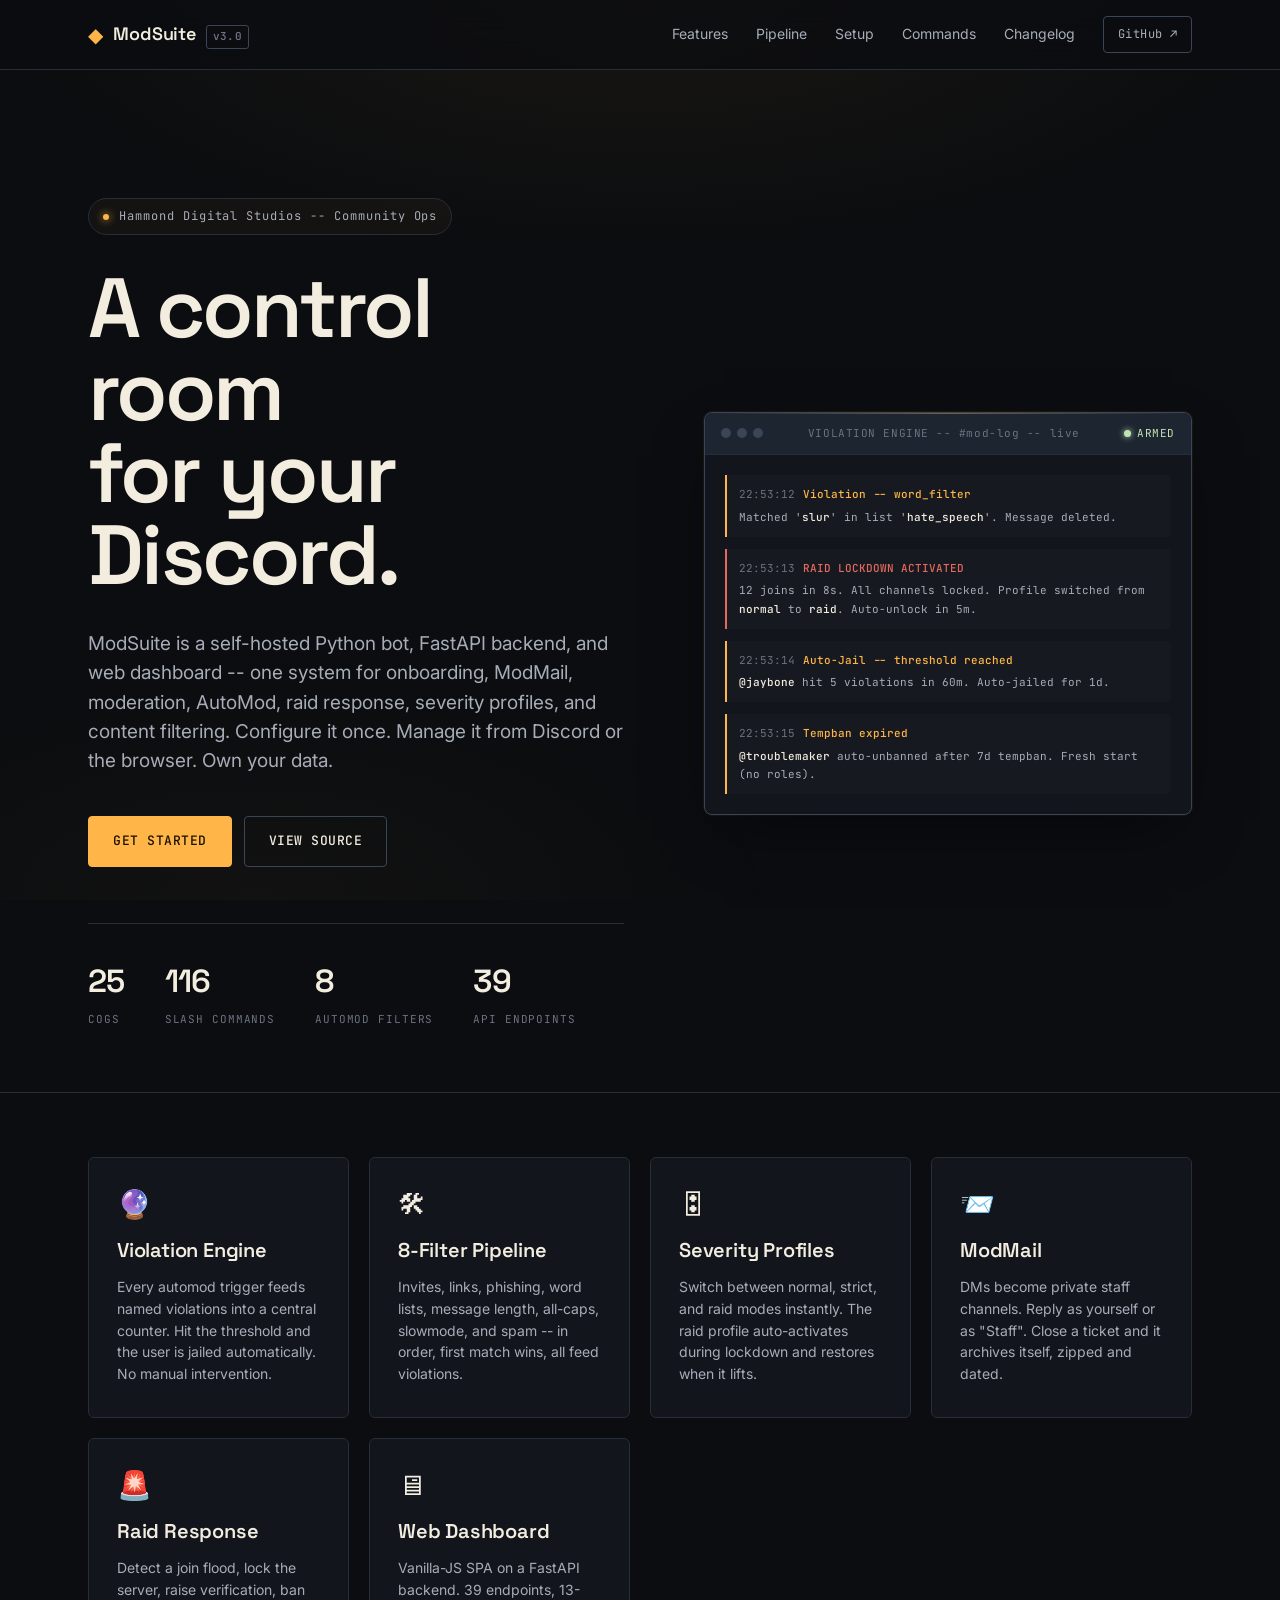
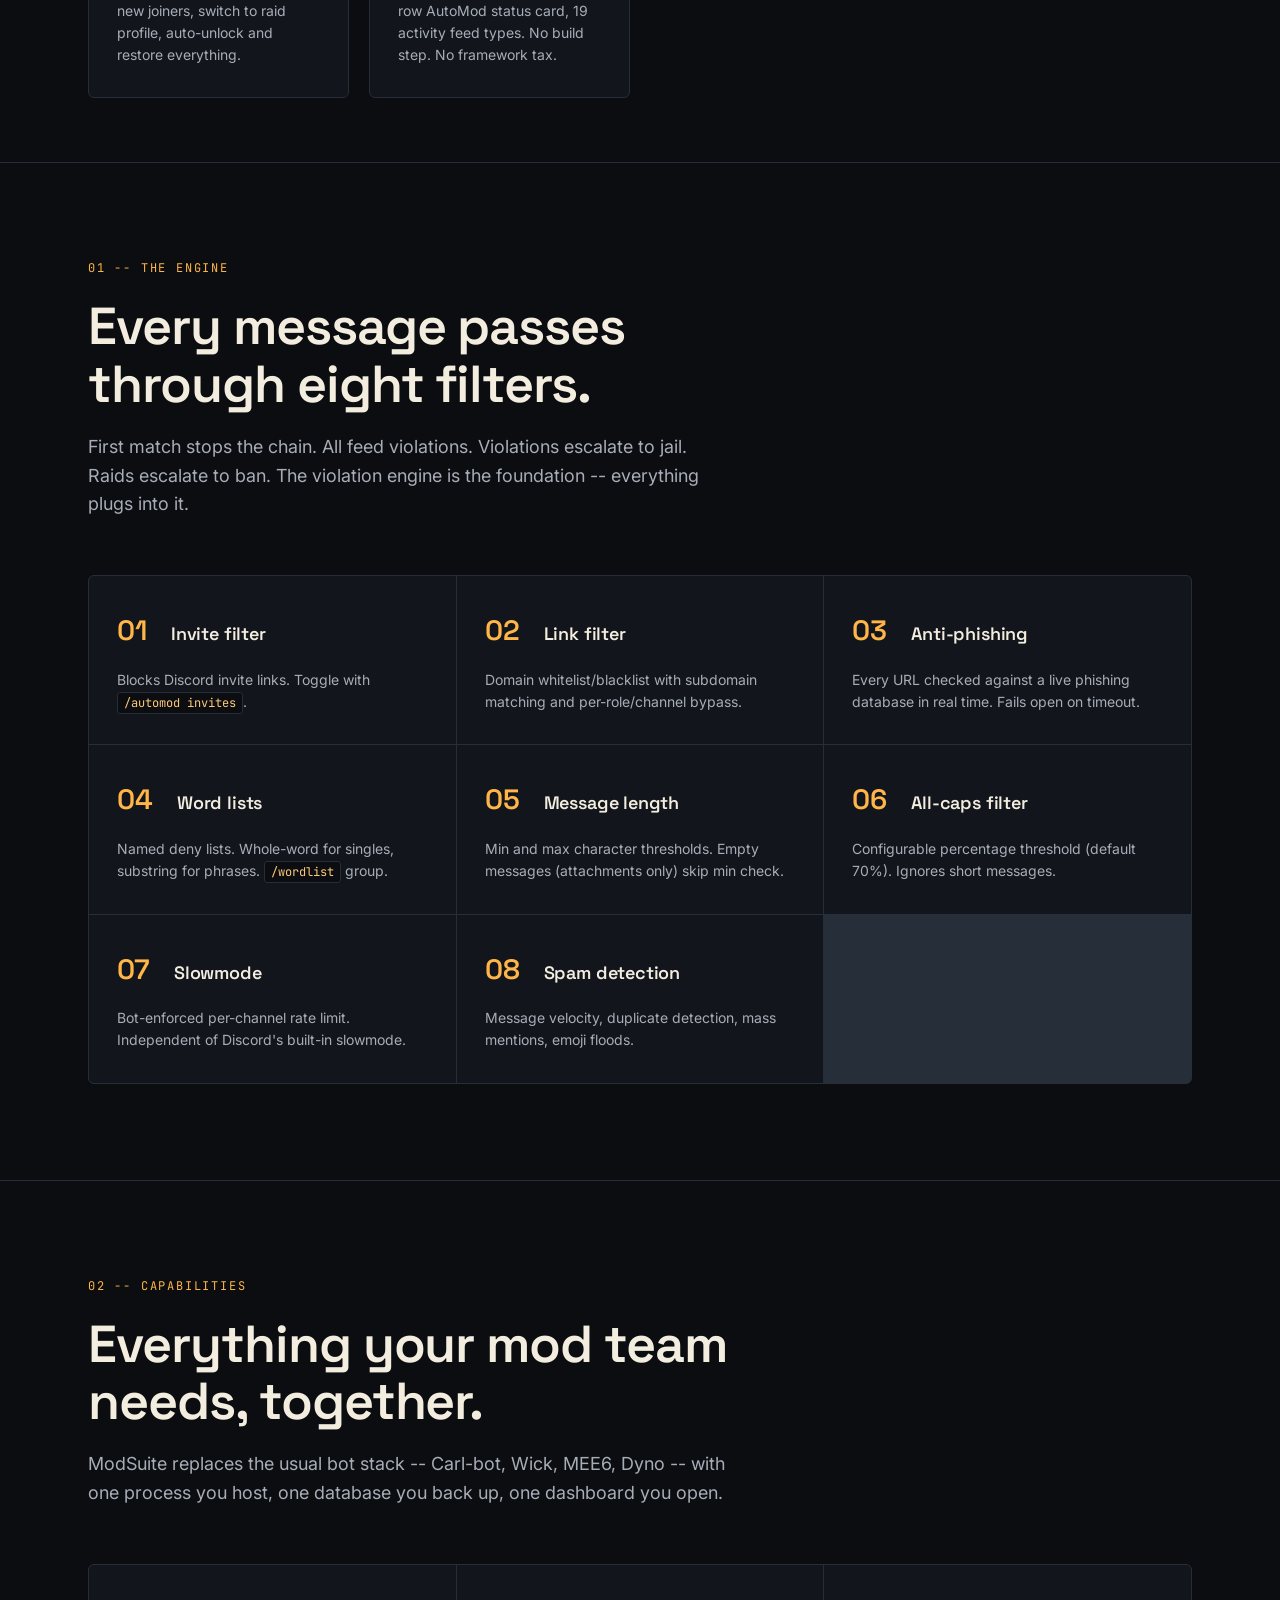
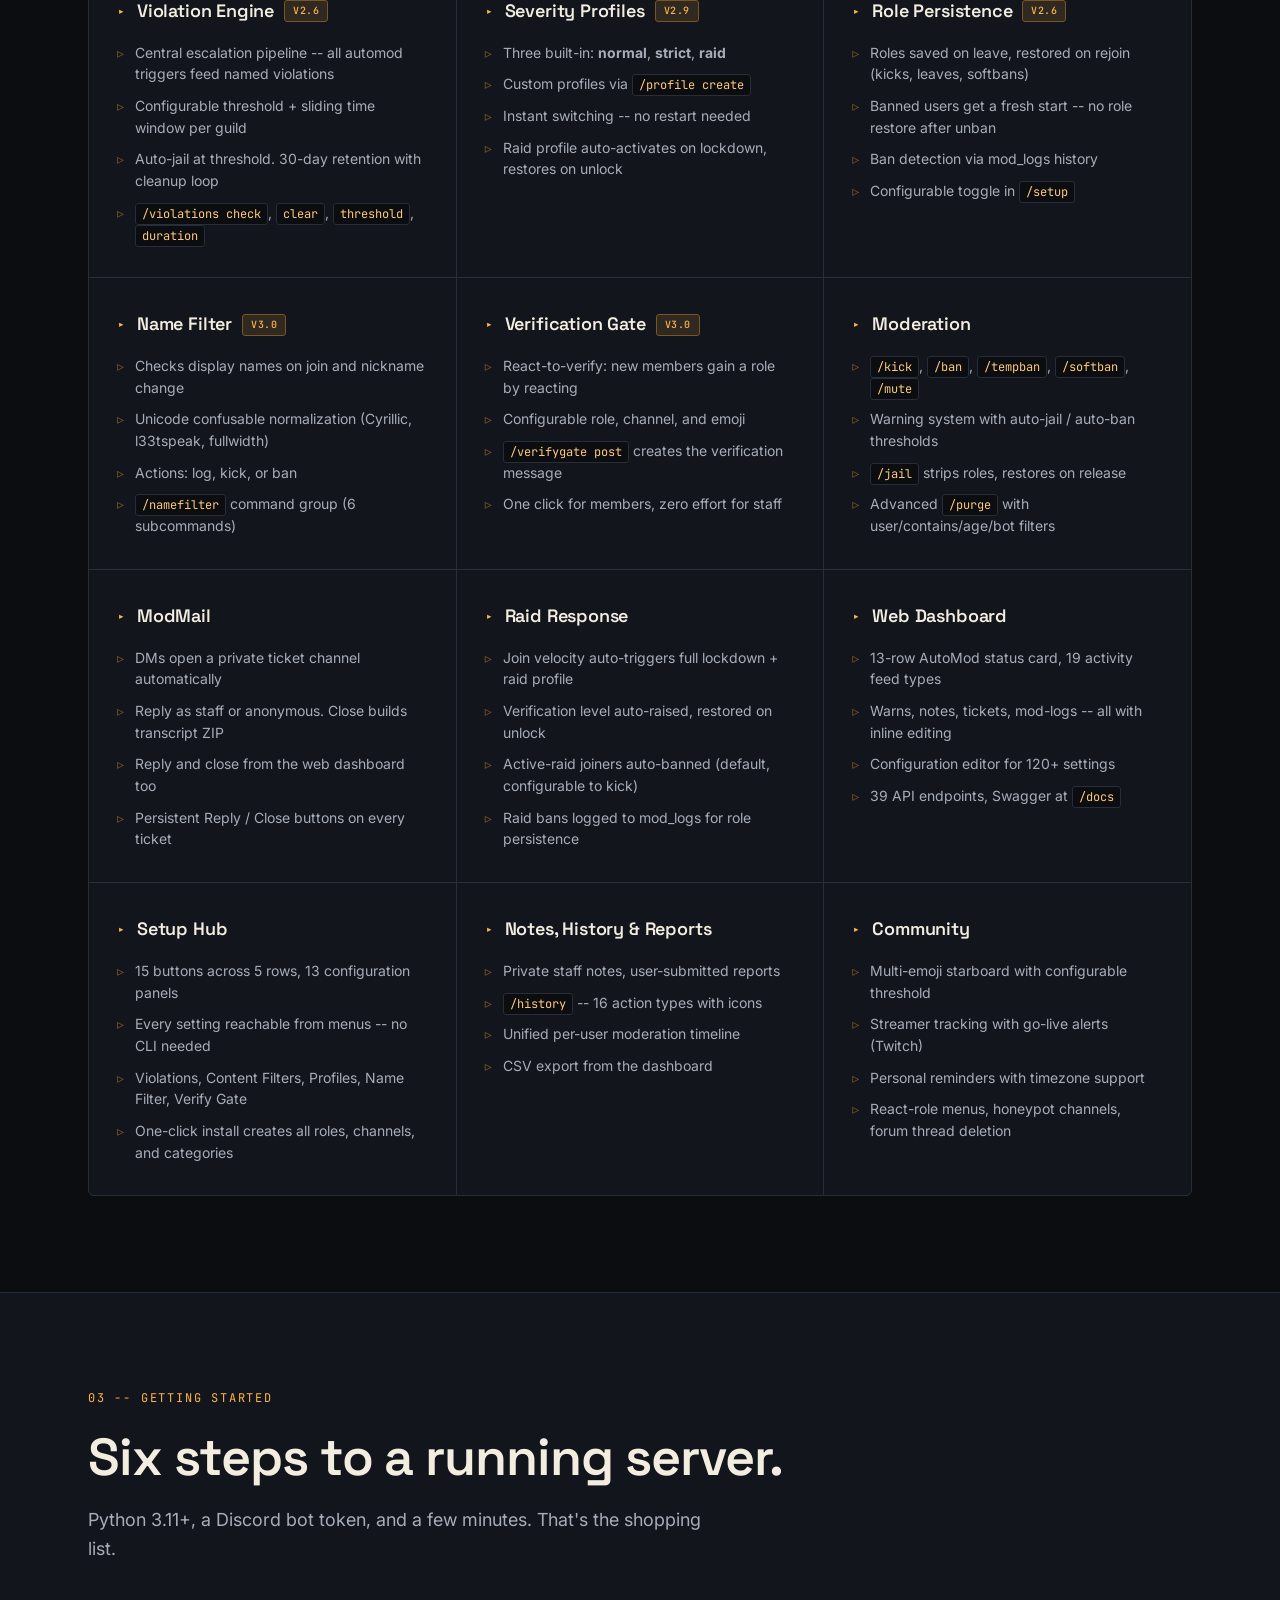
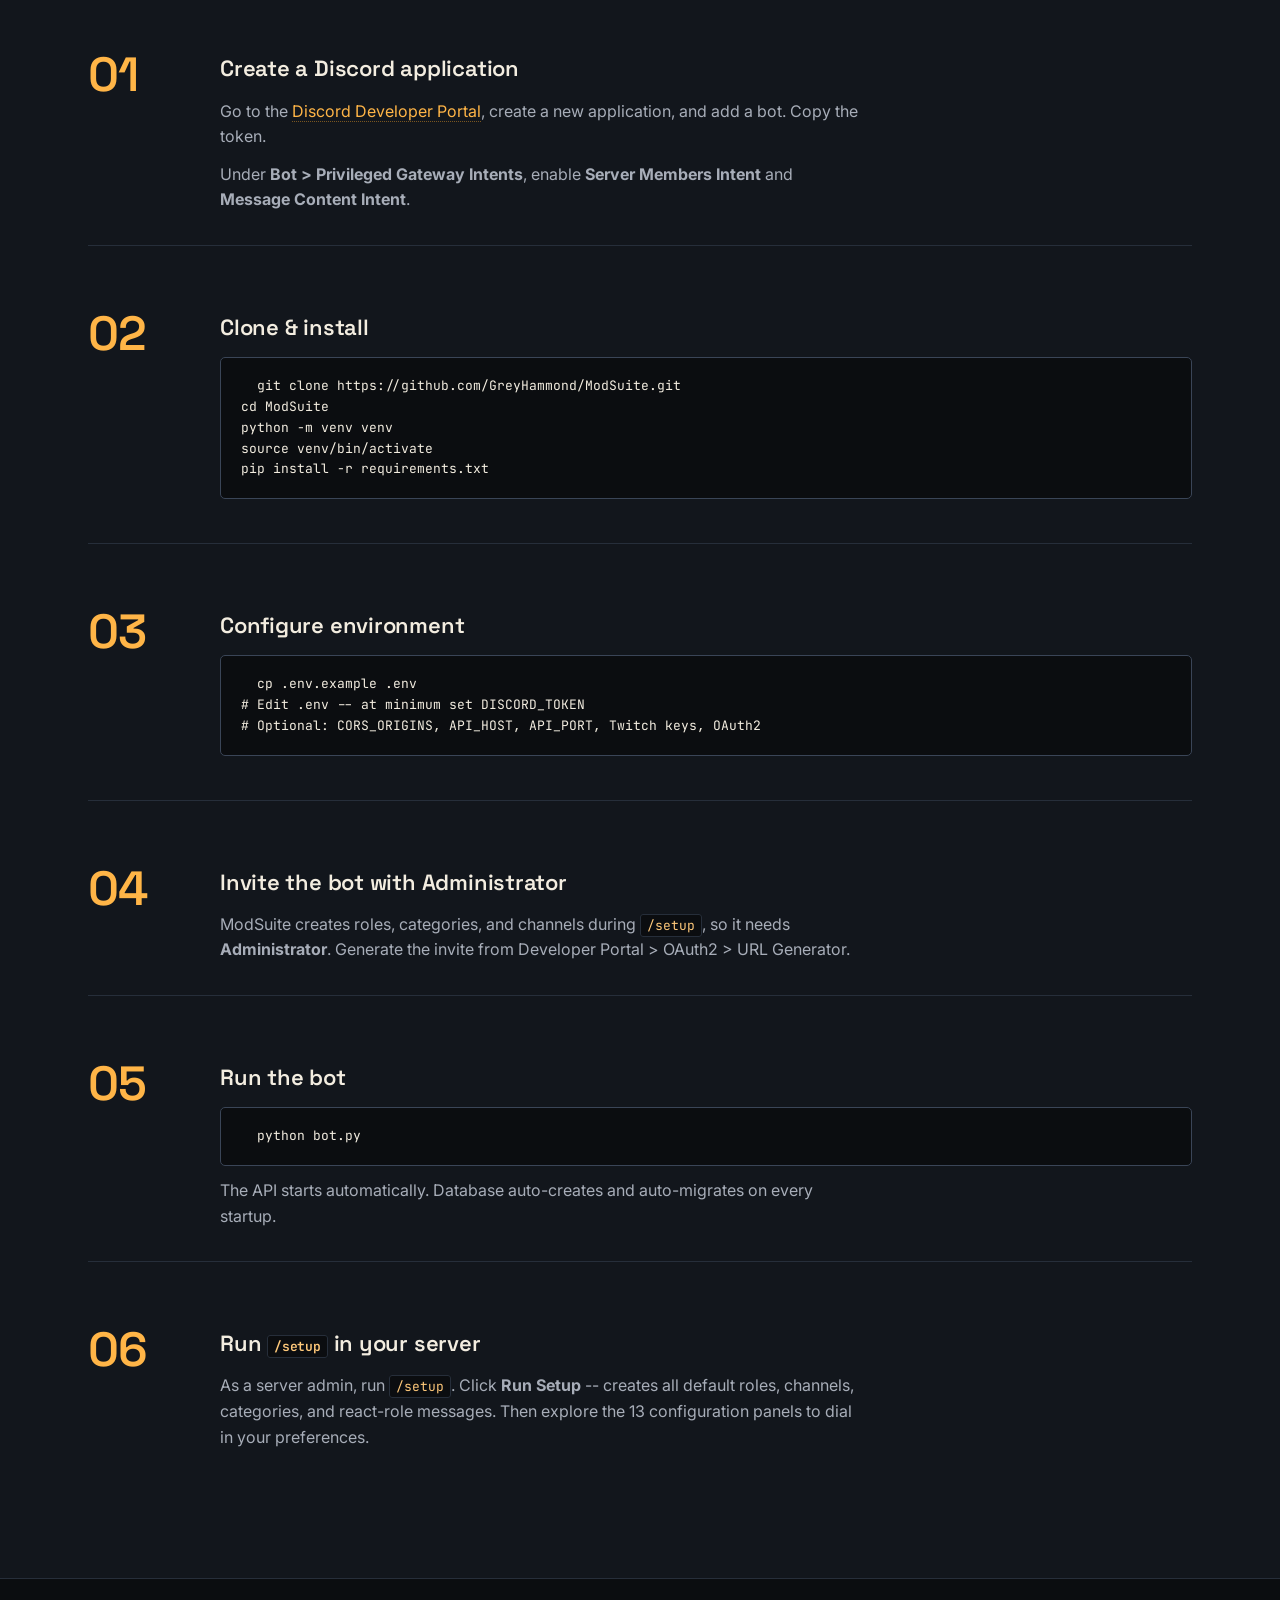
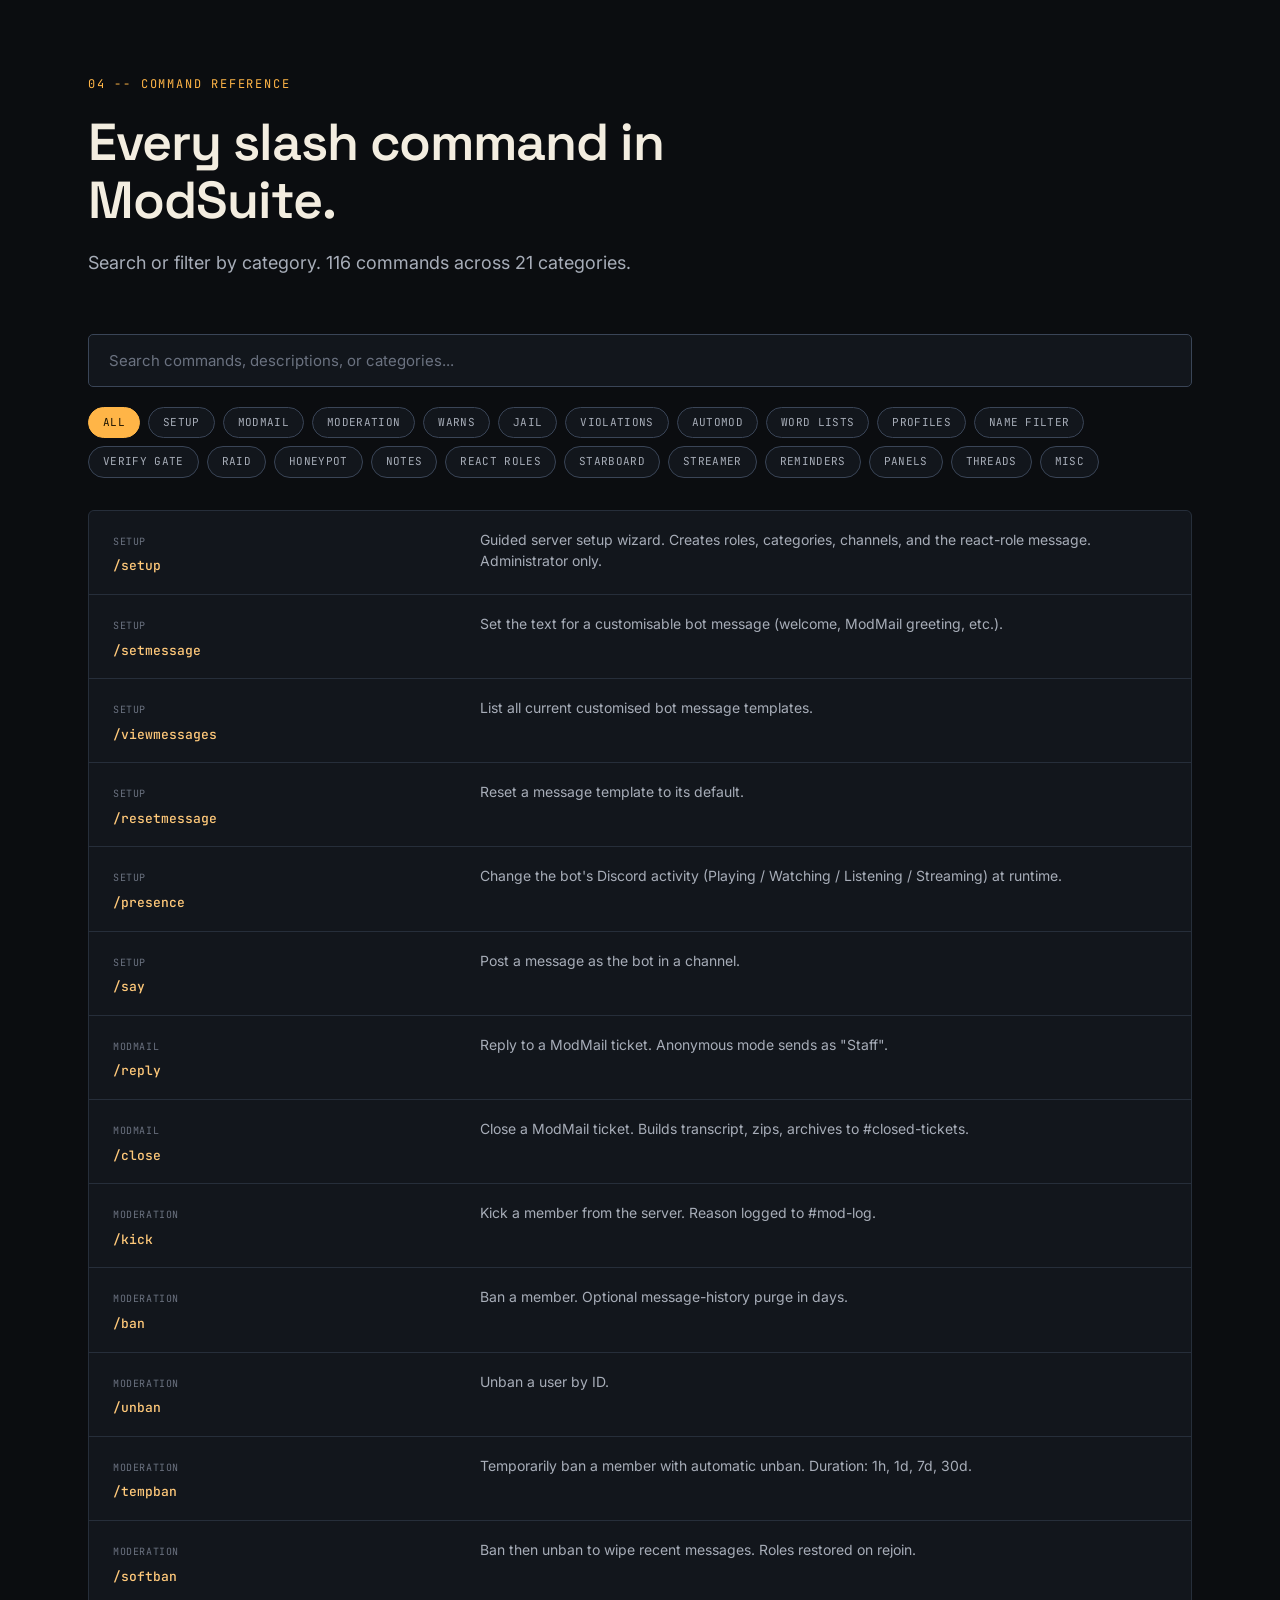
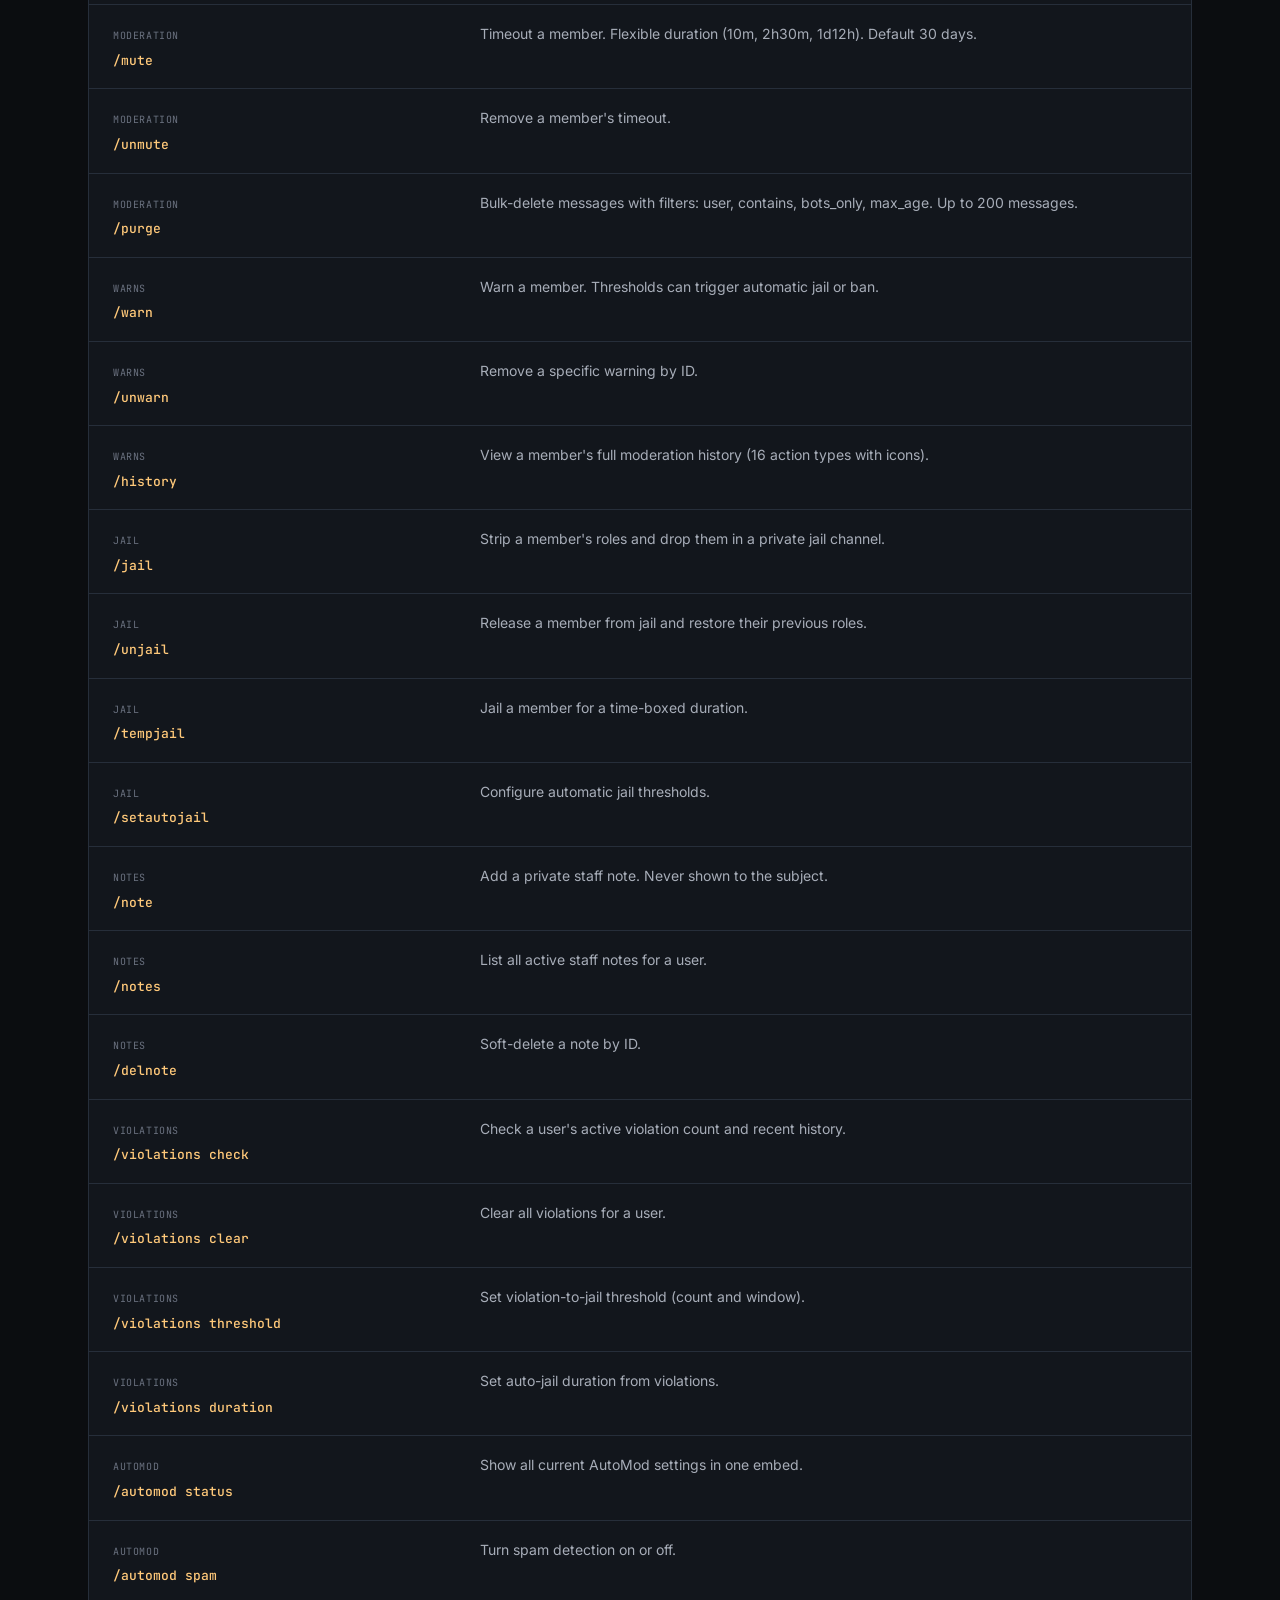
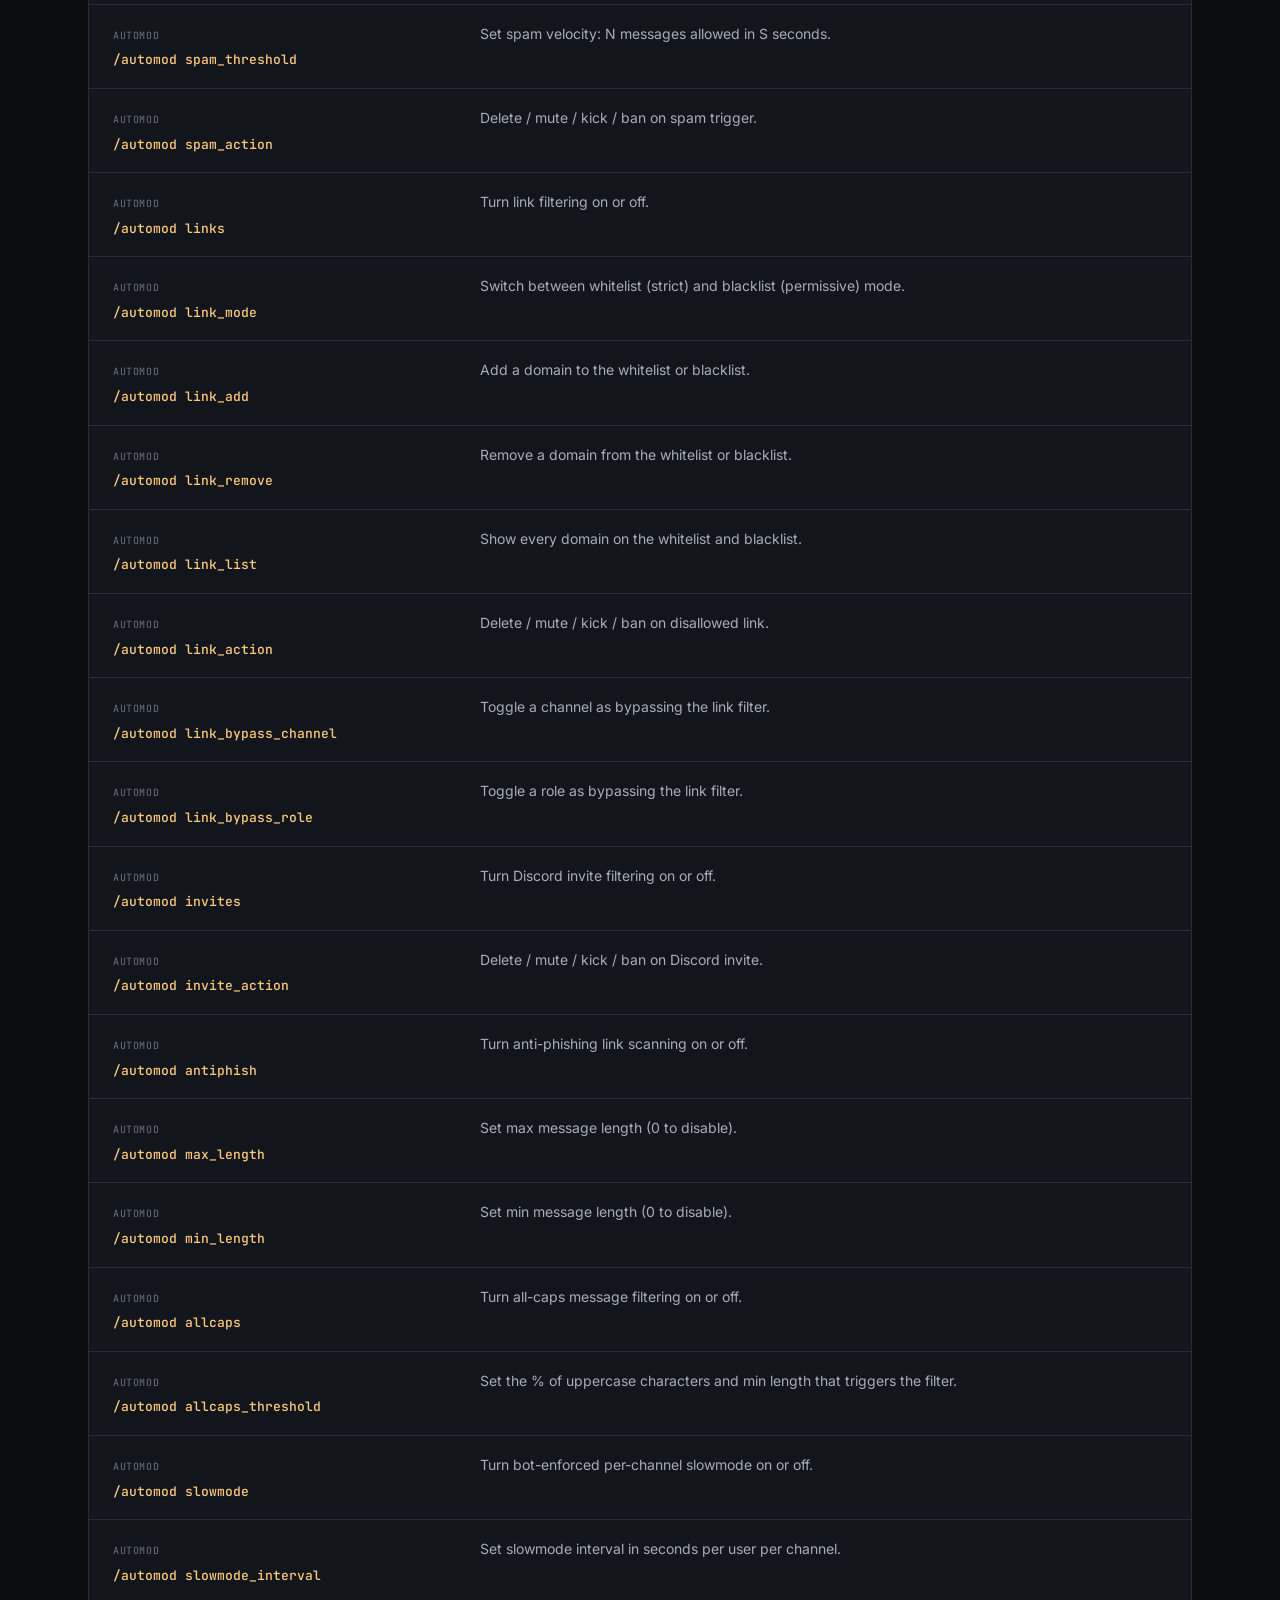
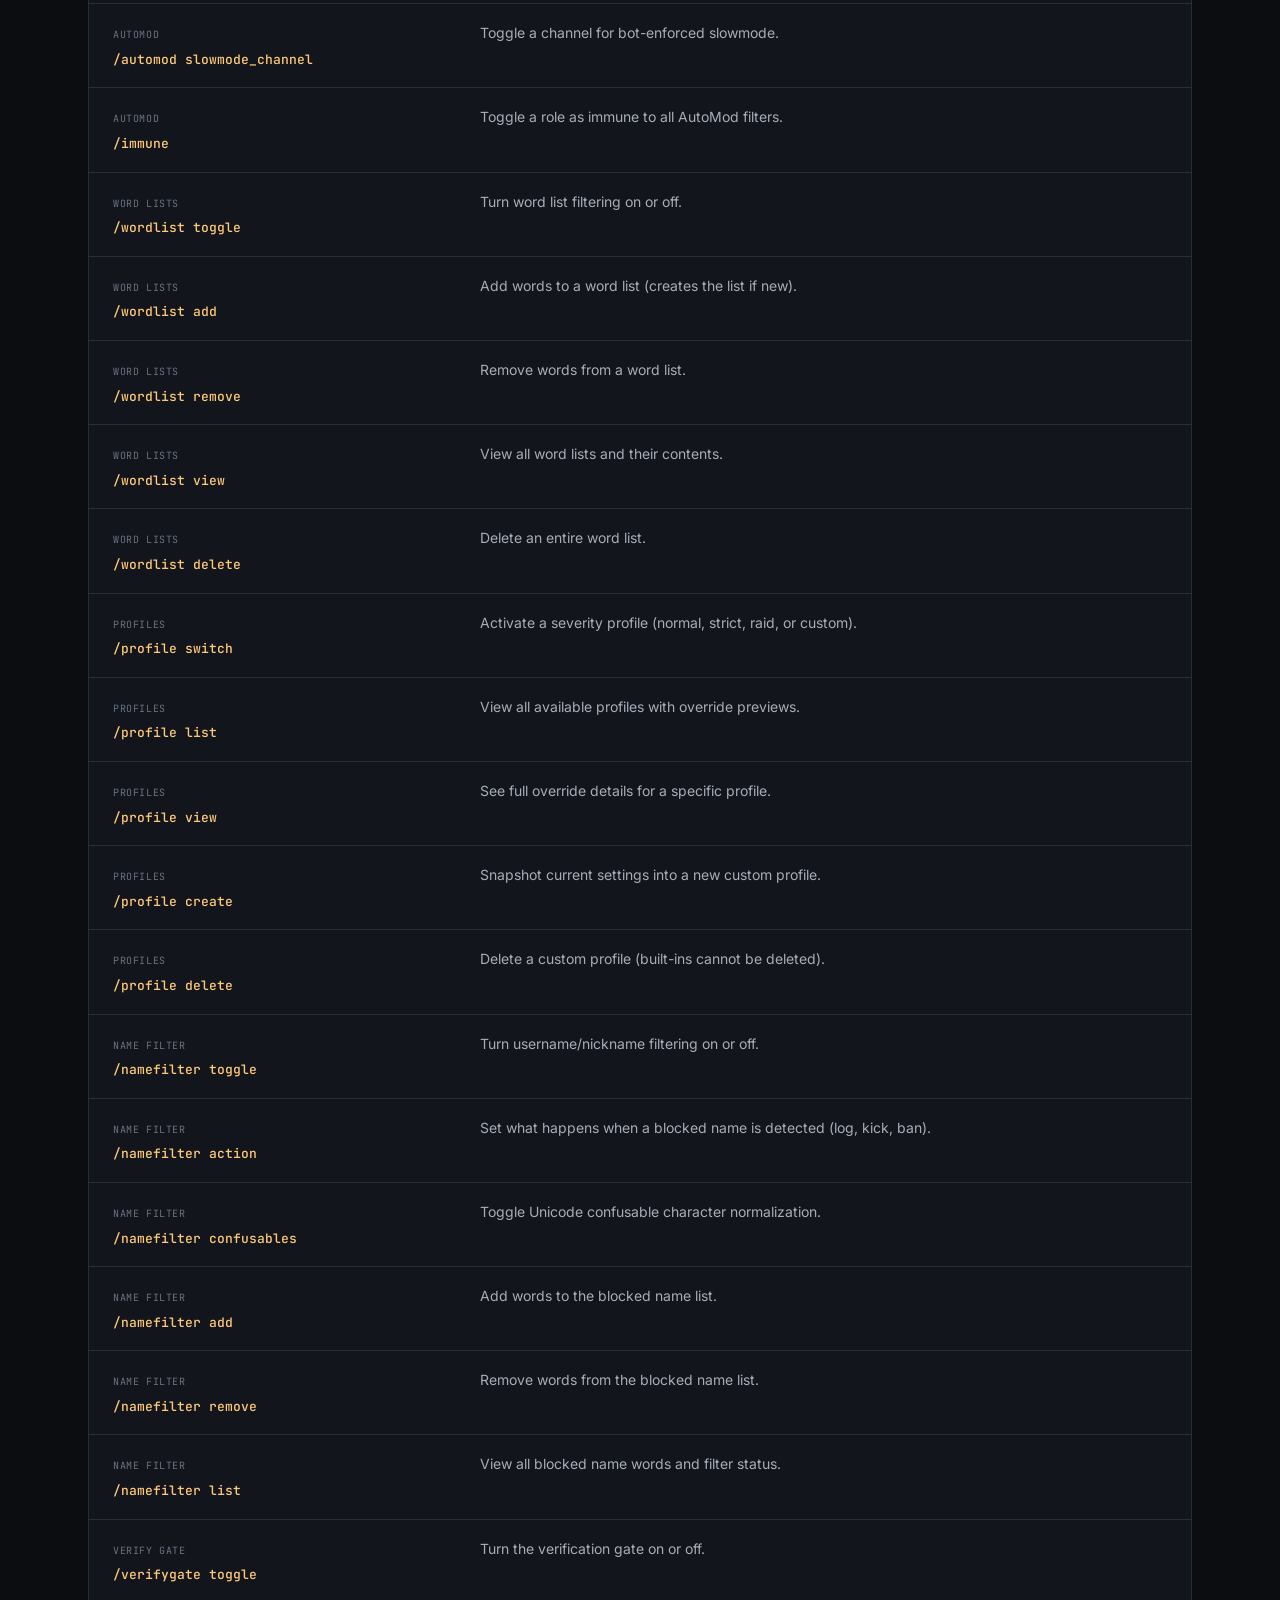
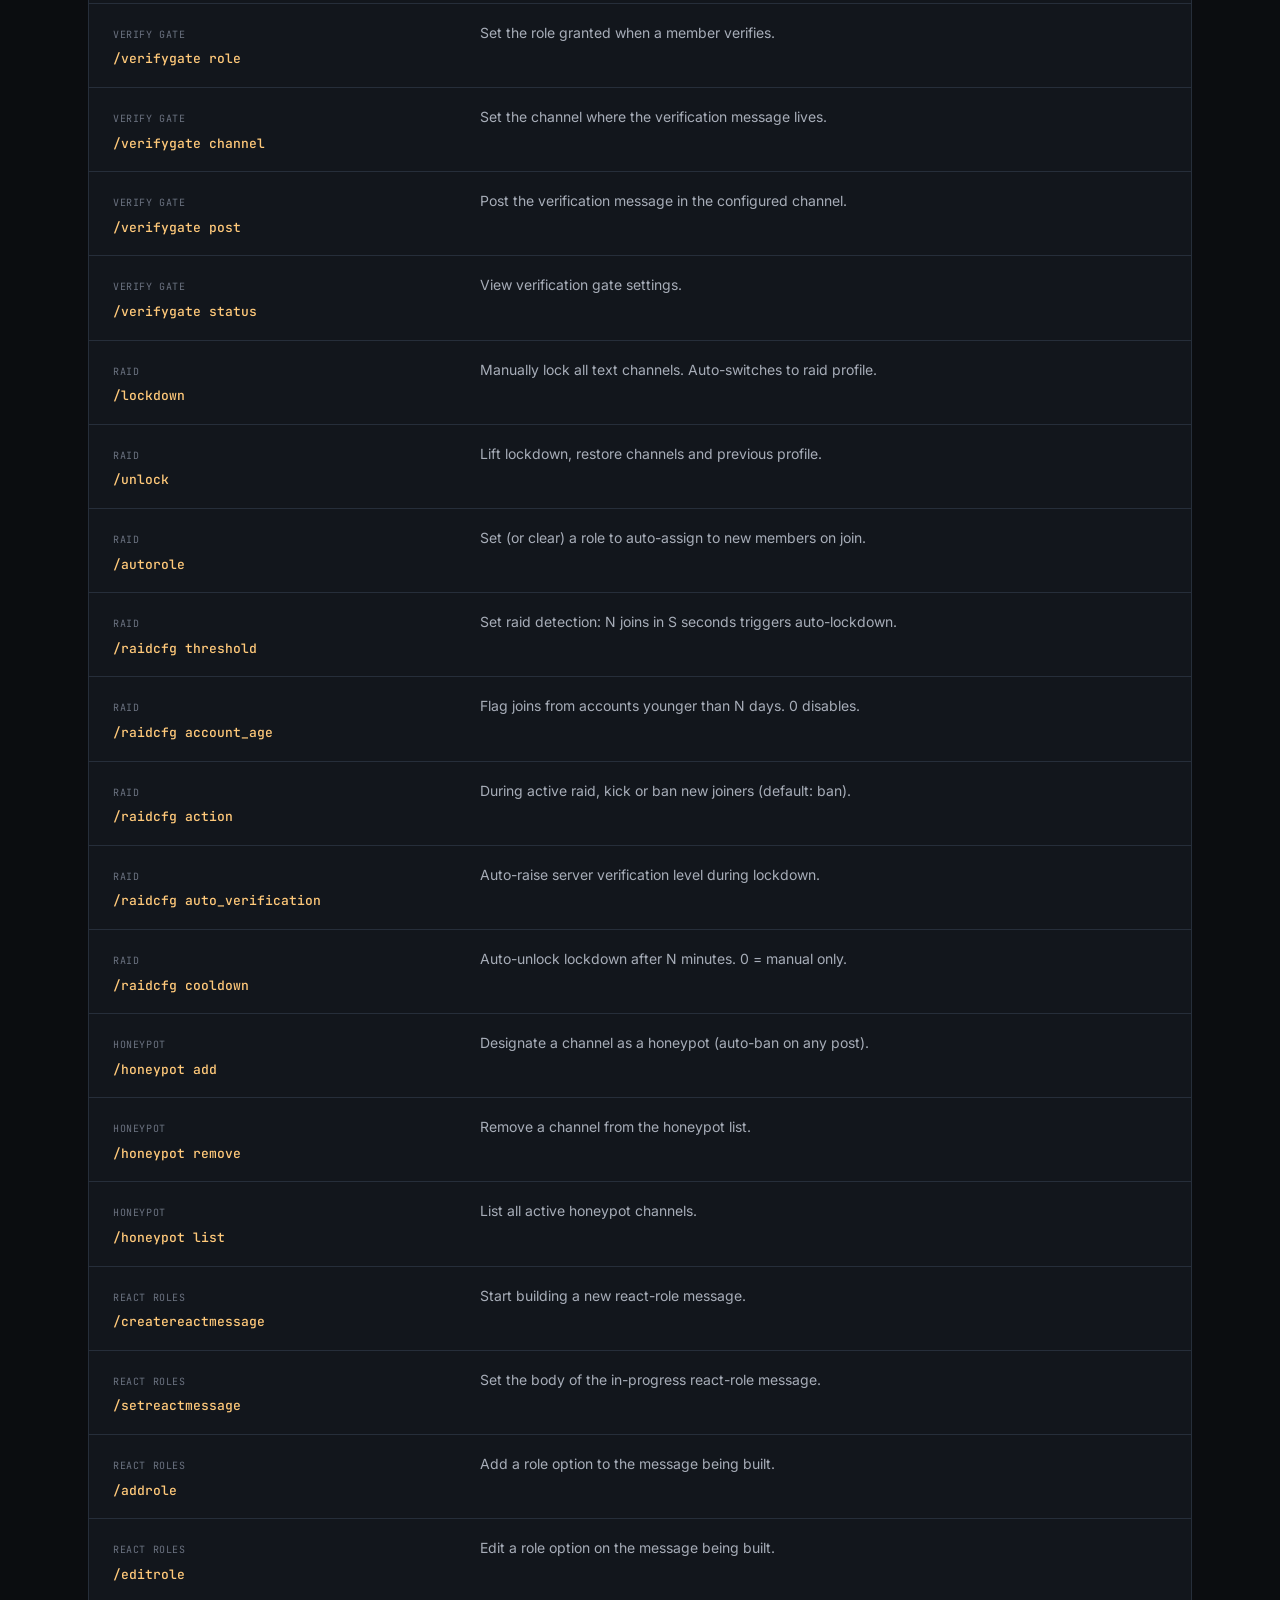
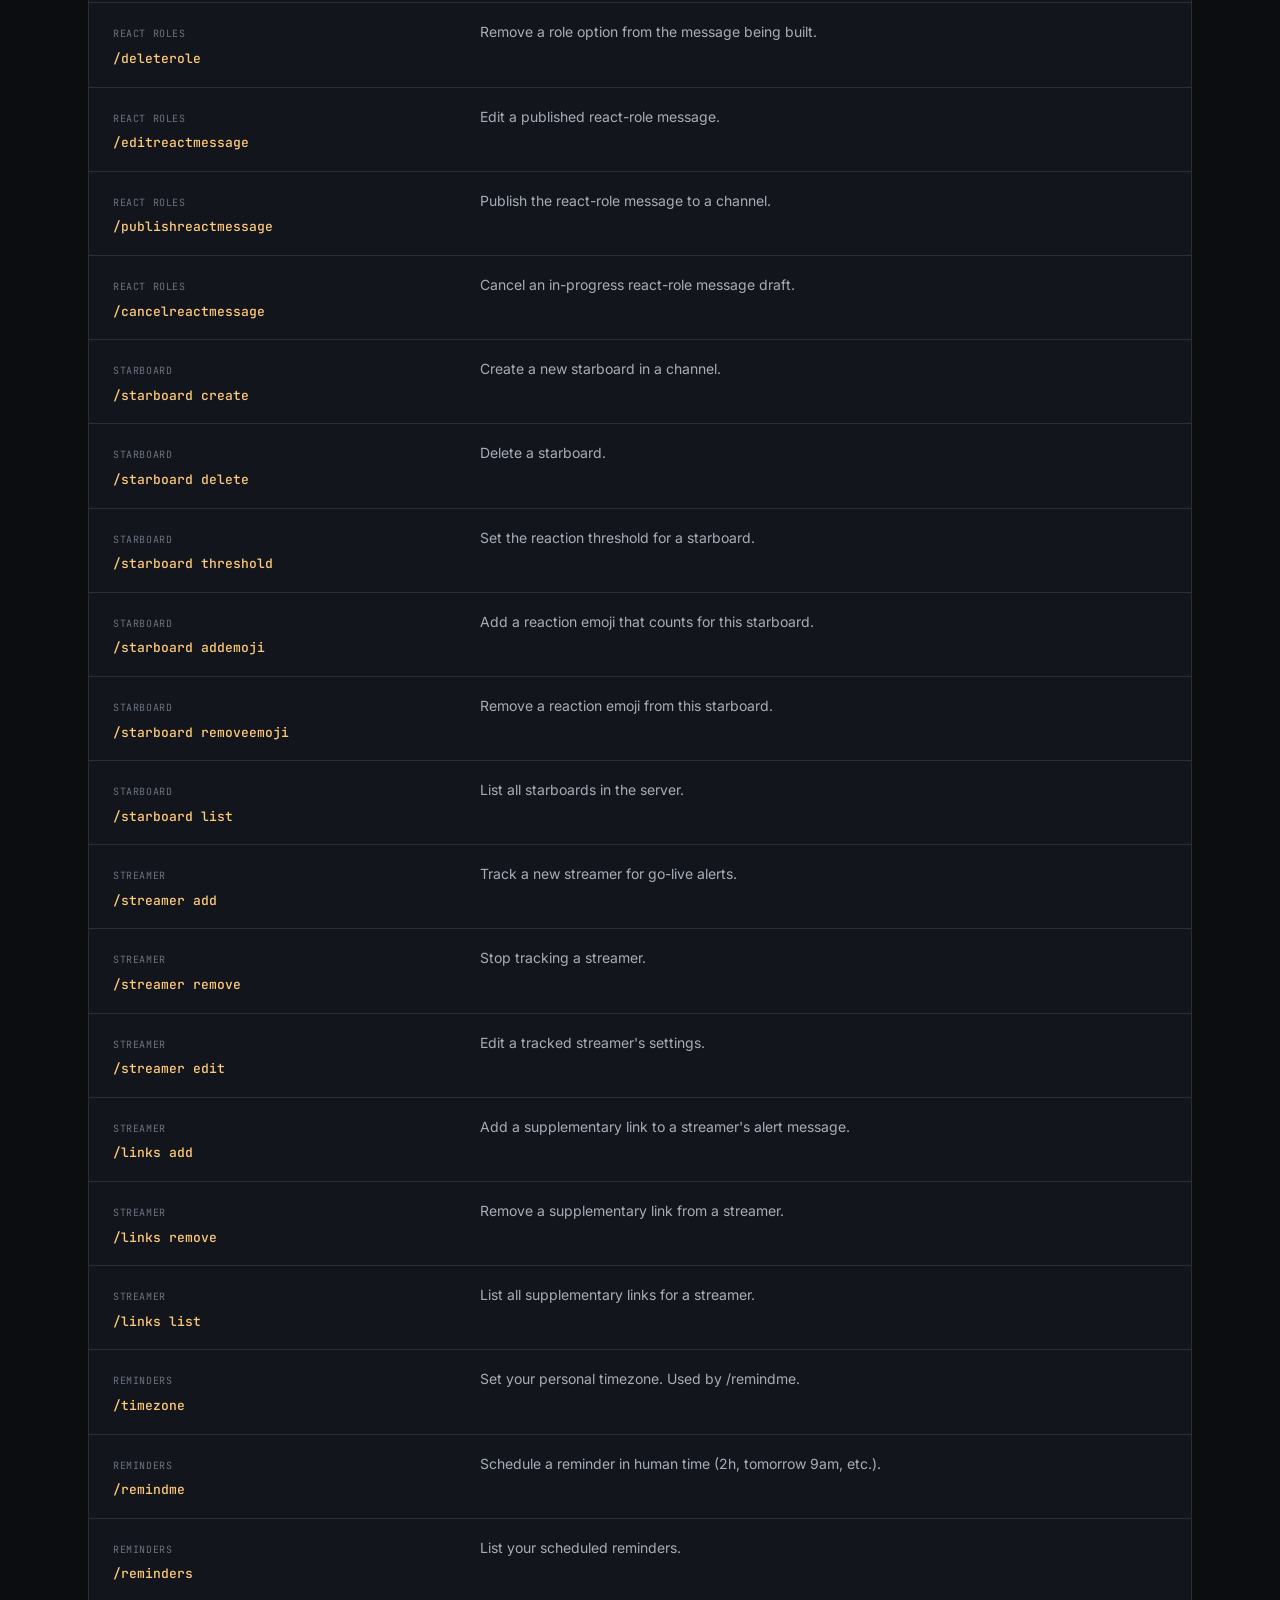
==== commit 81e97222: "Updated GitHub Pages Updated with expanded 3.0 info" ====
--- a/docs/index.html
+++ b/docs/index.html
@@ -3,10 +3,9 @@
 <head>
   <meta charset="UTF-8">
   <meta name="viewport" content="width=device-width, initial-scale=1.0">
-  <title>ModSuite — Discord community & moderation platform</title>
-  <meta name="description" content="ModSuite is a self-hosted, all-in-one Discord bot with ModMail, moderation, AutoMod, raid response, and a web dashboard. Built by Hammond Digital Studios.">
-
-  <!-- Preconnect for fonts -->
+  <title>ModSuite v3.0 -- Discord community & moderation platform</title>
+  <meta name="description" content="ModSuite is a self-hosted, all-in-one Discord bot with a violation engine, 8-filter automod pipeline, severity profiles, role persistence, and a web dashboard. Built by Hammond Digital Studios.">
+
   <link rel="preconnect" href="https://fonts.googleapis.com">
   <link rel="preconnect" href="https://fonts.gstatic.com" crossorigin>
   <link href="https://fonts.googleapis.com/css2?family=Inter:wght@400;500;600;700&family=Space+Grotesk:wght@400;500;600;700&family=JetBrains+Mono:wght@400;500;600&display=swap" rel="stylesheet">
@@ -19,16 +18,17 @@
 <header class="topbar">
   <div class="topbar-inner">
     <a href="#top" class="brand">
-      <span class="brand-mark">◆</span>
+      <span class="brand-mark">&#9670;</span>
       <span class="brand-name">ModSuite</span>
-      <span class="brand-version">v2.2</span>
+      <span class="brand-version">v3.0</span>
     </a>
     <nav class="topbar-nav">
       <a href="#features">Features</a>
+      <a href="#pipeline">Pipeline</a>
       <a href="#setup">Setup</a>
       <a href="#commands">Commands</a>
       <a href="#changelog">Changelog</a>
-      <a href="https://github.com/GreyHammond/modsuite" class="topbar-cta">GitHub ↗</a>
+      <a href="https://github.com/GreyHammond/ModSuite" class="topbar-cta">GitHub &#8599;</a>
     </nav>
   </div>
 </header>
@@ -39,43 +39,42 @@
     <div class="hero-content">
       <div class="hero-eyebrow">
         <span class="dot"></span>
-        Hammond Digital Studios · Community Ops
+        Hammond Digital Studios -- Community Ops
       </div>
       <h1 class="hero-title">
         A control room<br>
         for your Discord.
       </h1>
       <p class="hero-lede">
-        ModSuite is a self-hosted Python bot, FastAPI backend, and web dashboard —
-        one system for onboarding, ModMail, moderation, AutoMod, and raid response.
-        Configure it once. Manage it from Discord or the browser. Own your data.
+        ModSuite is a self-hosted Python bot, FastAPI backend, and web dashboard --
+        one system for onboarding, ModMail, moderation, AutoMod, raid response,
+        severity profiles, and content filtering. Configure it once. Manage it
+        from Discord or the browser. Own your data.
       </p>
       <div class="hero-actions">
         <a href="#setup" class="btn btn-primary">Get started</a>
-        <a href="https://github.com/GreyHammond/modsuite" class="btn btn-secondary">View source</a>
+        <a href="https://github.com/GreyHammond/ModSuite" class="btn btn-secondary">View source</a>
       </div>
       <ul class="hero-stats">
-        <li><span class="stat-num">20</span><span class="stat-label">cogs</span></li>
-        <li><span class="stat-num">60+</span><span class="stat-label">slash commands</span></li>
-        <li><span class="stat-num">0</span><span class="stat-label">frameworks required</span></li>
+        <li><span class="stat-num">25</span><span class="stat-label">cogs</span></li>
+        <li><span class="stat-num">116</span><span class="stat-label">slash commands</span></li>
+        <li><span class="stat-num">8</span><span class="stat-label">automod filters</span></li>
+        <li><span class="stat-num">39</span><span class="stat-label">api endpoints</span></li>
       </ul>
     </div>
 
-    <!-- Signature: live AutoMod activity console -->
     <div class="console" aria-hidden="true">
       <div class="console-chrome">
         <div class="console-dots">
           <span></span><span></span><span></span>
         </div>
-        <div class="console-title">MOD-LOG · #mod-log · live</div>
+        <div class="console-title">VIOLATION ENGINE -- #mod-log -- live</div>
         <div class="console-status">
           <span class="pulse"></span>
           armed
         </div>
       </div>
-      <div class="console-body" id="console-log">
-        <!-- populated by script.js -->
-      </div>
+      <div class="console-body" id="console-log"></div>
     </div>
   </div>
 </section>
@@ -84,24 +83,83 @@
 <section class="hero-cards">
   <div class="section-inner">
     <div class="card">
-      <div class="card-icon">🛡️</div>
-      <h3>AutoMod</h3>
-      <p>Spam velocity, duplicate detection, link whitelisting, and invite blocking — all in one filter chain that never double-punishes.</p>
+      <div class="card-icon">&#128302;</div>
+      <h3>Violation Engine</h3>
+      <p>Every automod trigger feeds named violations into a central counter. Hit the threshold and the user is jailed automatically. No manual intervention.</p>
     </div>
     <div class="card">
-      <div class="card-icon">📬</div>
+      <div class="card-icon">&#128736;</div>
+      <h3>8-Filter Pipeline</h3>
+      <p>Invites, links, phishing, word lists, message length, all-caps, slowmode, and spam -- in order, first match wins, all feed violations.</p>
+    </div>
+    <div class="card">
+      <div class="card-icon">&#127899;</div>
+      <h3>Severity Profiles</h3>
+      <p>Switch between normal, strict, and raid modes instantly. The raid profile auto-activates during lockdown and restores when it lifts.</p>
+    </div>
+    <div class="card">
+      <div class="card-icon">&#128232;</div>
       <h3>ModMail</h3>
       <p>DMs become private staff channels. Reply as yourself or as "Staff". Close a ticket and it archives itself, zipped and dated.</p>
     </div>
     <div class="card">
-      <div class="card-icon">🚨</div>
+      <div class="card-icon">&#128680;</div>
       <h3>Raid Response</h3>
-      <p>Detect a join flood, lock the server, raise verification, block new joiners, unlock after the cooldown. Restore everything on the way out.</p>
+      <p>Detect a join flood, lock the server, raise verification, ban new joiners, switch to raid profile, auto-unlock and restore everything.</p>
     </div>
     <div class="card">
-      <div class="card-icon">🖥️</div>
+      <div class="card-icon">&#128421;</div>
       <h3>Web Dashboard</h3>
-      <p>Vanilla-JS SPA reading a FastAPI backend on loopback. No build step. No framework tax. Own the whole stack.</p>
+      <p>Vanilla-JS SPA on a FastAPI backend. 39 endpoints, 13-row AutoMod status card, 19 activity feed types. No build step. No framework tax.</p>
+    </div>
+  </div>
+</section>
+
+<!-- ============ PIPELINE ============ -->
+<section id="pipeline" class="features">
+  <div class="section-inner">
+    <div class="section-header">
+      <div class="section-eyebrow">01 -- The engine</div>
+      <h2>Every message passes through eight filters.</h2>
+      <p class="section-lede">
+        First match stops the chain. All feed violations. Violations escalate to jail.
+        Raids escalate to ban. The violation engine is the foundation -- everything plugs into it.
+      </p>
+    </div>
+
+    <div class="feature-grid pipeline-grid">
+      <article class="feature pipeline-step">
+        <header><span class="feature-num">01</span><h3>Invite filter</h3></header>
+        <p>Blocks Discord invite links. Toggle with <code>/automod invites</code>.</p>
+      </article>
+      <article class="feature pipeline-step">
+        <header><span class="feature-num">02</span><h3>Link filter</h3></header>
+        <p>Domain whitelist/blacklist with subdomain matching and per-role/channel bypass.</p>
+      </article>
+      <article class="feature pipeline-step">
+        <header><span class="feature-num">03</span><h3>Anti-phishing</h3></header>
+        <p>Every URL checked against a live phishing database in real time. Fails open on timeout.</p>
+      </article>
+      <article class="feature pipeline-step">
+        <header><span class="feature-num">04</span><h3>Word lists</h3></header>
+        <p>Named deny lists. Whole-word for singles, substring for phrases. <code>/wordlist</code> group.</p>
+      </article>
+      <article class="feature pipeline-step">
+        <header><span class="feature-num">05</span><h3>Message length</h3></header>
+        <p>Min and max character thresholds. Empty messages (attachments only) skip min check.</p>
+      </article>
+      <article class="feature pipeline-step">
+        <header><span class="feature-num">06</span><h3>All-caps filter</h3></header>
+        <p>Configurable percentage threshold (default 70%). Ignores short messages.</p>
+      </article>
+      <article class="feature pipeline-step">
+        <header><span class="feature-num">07</span><h3>Slowmode</h3></header>
+        <p>Bot-enforced per-channel rate limit. Independent of Discord's built-in slowmode.</p>
+      </article>
+      <article class="feature pipeline-step">
+        <header><span class="feature-num">08</span><h3>Spam detection</h3></header>
+        <p>Message velocity, duplicate detection, mass mentions, emoji floods.</p>
+      </article>
     </div>
   </div>
 </section>
@@ -110,104 +168,132 @@
 <section id="features" class="features">
   <div class="section-inner">
     <div class="section-header">
-      <div class="section-eyebrow">01 · Capabilities</div>
-      <h2>Everything your mod team already needs, together.</h2>
+      <div class="section-eyebrow">02 -- Capabilities</div>
+      <h2>Everything your mod team needs, together.</h2>
       <p class="section-lede">
-        ModSuite replaces the usual bot stack — Carl-bot, Wick, MEE6, Dyno —
+        ModSuite replaces the usual bot stack -- Carl-bot, Wick, MEE6, Dyno --
         with one process you host, one database you back up, one dashboard you open.
       </p>
     </div>
 
     <div class="feature-grid">
       <article class="feature">
-        <header><span class="feature-num">▸</span><h3>Onboarding &amp; Roles</h3></header>
-        <ul>
-          <li>Guided <code>/setup</code> wizard — one command, whole server configured</li>
-          <li>14 default color self-roles with reaction assignment</li>
-          <li>Custom react-role menus with <code>/createreactmessage</code></li>
-          <li>Auto-role on join, verify gate, welcome messages</li>
-        </ul>
-      </article>
-
-      <article class="feature">
-        <header><span class="feature-num">▸</span><h3>ModMail</h3></header>
+        <header><span class="feature-num">&#9656;</span><h3>Violation Engine <span class="badge-new">v2.6</span></h3></header>
+        <ul>
+          <li>Central escalation pipeline -- all automod triggers feed named violations</li>
+          <li>Configurable threshold + sliding time window per guild</li>
+          <li>Auto-jail at threshold. 30-day retention with cleanup loop</li>
+          <li><code>/violations check</code>, <code>clear</code>, <code>threshold</code>, <code>duration</code></li>
+        </ul>
+      </article>
+
+      <article class="feature">
+        <header><span class="feature-num">&#9656;</span><h3>Severity Profiles <span class="badge-new">v2.9</span></h3></header>
+        <ul>
+          <li>Three built-in: <strong>normal</strong>, <strong>strict</strong>, <strong>raid</strong></li>
+          <li>Custom profiles via <code>/profile create</code></li>
+          <li>Instant switching -- no restart needed</li>
+          <li>Raid profile auto-activates on lockdown, restores on unlock</li>
+        </ul>
+      </article>
+
+      <article class="feature">
+        <header><span class="feature-num">&#9656;</span><h3>Role Persistence <span class="badge-new">v2.6</span></h3></header>
+        <ul>
+          <li>Roles saved on leave, restored on rejoin (kicks, leaves, softbans)</li>
+          <li>Banned users get a fresh start -- no role restore after unban</li>
+          <li>Ban detection via mod_logs history</li>
+          <li>Configurable toggle in <code>/setup</code></li>
+        </ul>
+      </article>
+
+      <article class="feature">
+        <header><span class="feature-num">&#9656;</span><h3>Name Filter <span class="badge-new">v3.0</span></h3></header>
+        <ul>
+          <li>Checks display names on join and nickname change</li>
+          <li>Unicode confusable normalization (Cyrillic, l33tspeak, fullwidth)</li>
+          <li>Actions: log, kick, or ban</li>
+          <li><code>/namefilter</code> command group (6 subcommands)</li>
+        </ul>
+      </article>
+
+      <article class="feature">
+        <header><span class="feature-num">&#9656;</span><h3>Verification Gate <span class="badge-new">v3.0</span></h3></header>
+        <ul>
+          <li>React-to-verify: new members gain a role by reacting</li>
+          <li>Configurable role, channel, and emoji</li>
+          <li><code>/verifygate post</code> creates the verification message</li>
+          <li>One click for members, zero effort for staff</li>
+        </ul>
+      </article>
+
+      <article class="feature">
+        <header><span class="feature-num">&#9656;</span><h3>Moderation</h3></header>
+        <ul>
+          <li><code>/kick</code>, <code>/ban</code>, <code>/tempban</code>, <code>/softban</code>, <code>/mute</code></li>
+          <li>Warning system with auto-jail / auto-ban thresholds</li>
+          <li><code>/jail</code> strips roles, restores on release</li>
+          <li>Advanced <code>/purge</code> with user/contains/age/bot filters</li>
+        </ul>
+      </article>
+
+      <article class="feature">
+        <header><span class="feature-num">&#9656;</span><h3>ModMail</h3></header>
         <ul>
           <li>DMs open a private ticket channel automatically</li>
-          <li>Reply as staff or as anonymous "Staff"</li>
-          <li>Close builds a full transcript ZIP, archived by date</li>
+          <li>Reply as staff or anonymous. Close builds transcript ZIP</li>
+          <li>Reply and close from the web dashboard too</li>
           <li>Persistent Reply / Close buttons on every ticket</li>
         </ul>
       </article>
 
       <article class="feature">
-        <header><span class="feature-num">▸</span><h3>Moderation</h3></header>
-        <ul>
-          <li><code>/kick</code>, <code>/ban</code>, <code>/softban</code>, <code>/mute</code> with flexible durations</li>
-          <li>Warning system with auto-mute / auto-ban thresholds</li>
-          <li><code>/jail</code> strips roles, restores on release</li>
-          <li>Full <code>#mod-log</code> audit trail on every action</li>
-        </ul>
-      </article>
-
-      <article class="feature">
-        <header><span class="feature-num">▸</span><h3>AutoMod <span class="badge-new">v2.2</span></h3></header>
-        <ul>
-          <li>Message velocity, duplicate, mention, and emoji spam limits</li>
-          <li>Link whitelist or blacklist, with role &amp; channel bypass</li>
-          <li>Discord invite filter as a separate toggle</li>
-          <li>Filter chain ordering prevents double-punishment</li>
-          <li>Immune roles for trusted members</li>
-        </ul>
-      </article>
-
-      <article class="feature">
-        <header><span class="feature-num">▸</span><h3>Raid Response <span class="badge-new">v2.2</span></h3></header>
-        <ul>
-          <li>Join velocity auto-triggers full lockdown</li>
+        <header><span class="feature-num">&#9656;</span><h3>Raid Response</h3></header>
+        <ul>
+          <li>Join velocity auto-triggers full lockdown + raid profile</li>
           <li>Verification level auto-raised, restored on unlock</li>
-          <li>Active-raid joiners auto-kicked or banned</li>
-          <li>Auto-unlock cooldown (default 5 min)</li>
-          <li>Account age gate flags suspicious joins</li>
-        </ul>
-      </article>
-
-      <article class="feature">
-        <header><span class="feature-num">▸</span><h3>Forum Threads <span class="badge-new">v2.1</span></h3></header>
-        <ul>
-          <li><code>/delete</code> lets thread OPs delete their own posts</li>
-          <li>Two-step confirmation with permanent-warning</li>
-          <li>Logged to <code>#mod-log</code> with user, thread name, timestamp</li>
-          <li>Closes a real gap in Discord's default permissions</li>
-        </ul>
-      </article>
-
-      <article class="feature">
-        <header><span class="feature-num">▸</span><h3>Notes &amp; History</h3></header>
-        <ul>
-          <li>Private staff notes never visible to the subject</li>
-          <li><code>/history</code> — unified moderation timeline per user</li>
-          <li>User-submitted content reports</li>
-          <li>Soft-delete on notes so nothing is lost</li>
-        </ul>
-      </article>
-
-      <article class="feature">
-        <header><span class="feature-num">▸</span><h3>Community</h3></header>
+          <li>Active-raid joiners auto-banned (default, configurable to kick)</li>
+          <li>Raid bans logged to mod_logs for role persistence</li>
+        </ul>
+      </article>
+
+      <article class="feature">
+        <header><span class="feature-num">&#9656;</span><h3>Web Dashboard</h3></header>
+        <ul>
+          <li>13-row AutoMod status card, 19 activity feed types</li>
+          <li>Warns, notes, tickets, mod-logs -- all with inline editing</li>
+          <li>Configuration editor for 120+ settings</li>
+          <li>39 API endpoints, Swagger at <code>/docs</code></li>
+        </ul>
+      </article>
+
+      <article class="feature">
+        <header><span class="feature-num">&#9656;</span><h3>Setup Hub</h3></header>
+        <ul>
+          <li>15 buttons across 5 rows, 13 configuration panels</li>
+          <li>Every setting reachable from menus -- no CLI needed</li>
+          <li>Violations, Content Filters, Profiles, Name Filter, Verify Gate</li>
+          <li>One-click install creates all roles, channels, and categories</li>
+        </ul>
+      </article>
+
+      <article class="feature">
+        <header><span class="feature-num">&#9656;</span><h3>Notes, History &amp; Reports</h3></header>
+        <ul>
+          <li>Private staff notes, user-submitted reports</li>
+          <li><code>/history</code> -- 16 action types with icons</li>
+          <li>Unified per-user moderation timeline</li>
+          <li>CSV export from the dashboard</li>
+        </ul>
+      </article>
+
+      <article class="feature">
+        <header><span class="feature-num">&#9656;</span><h3>Community</h3></header>
         <ul>
           <li>Multi-emoji starboard with configurable threshold</li>
-          <li>Streamer tracking with go-live alerts</li>
+          <li>Streamer tracking with go-live alerts (Twitch)</li>
           <li>Personal reminders with timezone support</li>
-          <li>Persistent mod panel + ephemeral <code>/mod</code> menu</li>
-        </ul>
-      </article>
-
-      <article class="feature">
-        <header><span class="feature-num">▸</span><h3>Web Dashboard</h3></header>
-        <ul>
-          <li>Vanilla JS SPA — no build step, no framework</li>
-          <li>Dashboard, tickets, warns, notes, mod-logs, config</li>
-          <li>FastAPI backend on <code>127.0.0.1:8000</code></li>
-          <li>Action queue polling — 5s from click to Discord</li>
+          <li>React-role menus, honeypot channels, forum thread deletion</li>
         </ul>
       </article>
     </div>
@@ -218,7 +304,7 @@
 <section id="setup" class="setup">
   <div class="section-inner">
     <div class="section-header">
-      <div class="section-eyebrow">02 · Getting started</div>
+      <div class="section-eyebrow">03 -- Getting started</div>
       <h2>Six steps to a running server.</h2>
       <p class="section-lede">
         Python 3.11+, a Discord bot token, and a few minutes. That's the shopping list.
@@ -230,56 +316,50 @@
         <div class="step-num">01</div>
         <div class="step-body">
           <h3>Create a Discord application</h3>
-          <p>Go to the <a href="https://discord.com/developers/applications" target="_blank" rel="noopener">Discord Developer Portal</a>, create a new application, and add a bot. Copy the token — you'll need it in step 4.</p>
-          <p>Under <strong>Bot → Privileged Gateway Intents</strong>, enable <strong>Server Members Intent</strong> and <strong>Message Content Intent</strong>.</p>
+          <p>Go to the <a href="https://discord.com/developers/applications" target="_blank" rel="noopener">Discord Developer Portal</a>, create a new application, and add a bot. Copy the token.</p>
+          <p>Under <strong>Bot > Privileged Gateway Intents</strong>, enable <strong>Server Members Intent</strong> and <strong>Message Content Intent</strong>.</p>
         </div>
       </li>
-
       <li class="step">
         <div class="step-num">02</div>
         <div class="step-body">
           <h3>Clone &amp; install</h3>
-          <pre class="code" data-copy><code>git clone https://github.com/GreyHammond/modsuite.git
-cd modsuite/modsuite_v2
+          <pre class="code" data-copy><code>git clone https://github.com/GreyHammond/ModSuite.git
+cd ModSuite
 python -m venv venv
-source venv/bin/activate      # Windows: venv\Scripts\activate
+source venv/bin/activate
 pip install -r requirements.txt</code></pre>
         </div>
       </li>
-
       <li class="step">
         <div class="step-num">03</div>
         <div class="step-body">
-          <h3>Configure your token</h3>
+          <h3>Configure environment</h3>
           <pre class="code" data-copy><code>cp .env.example .env
-# Edit .env and paste your bot token:
-# DISCORD_TOKEN=your_token_here</code></pre>
+# Edit .env -- at minimum set DISCORD_TOKEN
+# Optional: CORS_ORIGINS, API_HOST, API_PORT, Twitch keys, OAuth2</code></pre>
         </div>
       </li>
-
       <li class="step">
         <div class="step-num">04</div>
         <div class="step-body">
           <h3>Invite the bot with Administrator</h3>
-          <p>ModSuite creates roles, categories, and channels during <code>/setup</code>, so it needs <strong>Administrator</strong> on the target server. Generate the invite from the Developer Portal → OAuth2 → URL Generator.</p>
+          <p>ModSuite creates roles, categories, and channels during <code>/setup</code>, so it needs <strong>Administrator</strong>. Generate the invite from Developer Portal > OAuth2 > URL Generator.</p>
         </div>
       </li>
-
       <li class="step">
         <div class="step-num">05</div>
         <div class="step-body">
           <h3>Run the bot</h3>
           <pre class="code" data-copy><code>python bot.py</code></pre>
-          <p>This also starts the FastAPI backend on <code>127.0.0.1:8000</code> and serves the web dashboard.</p>
+          <p>The API starts automatically. Database auto-creates and auto-migrates on every startup.</p>
         </div>
       </li>
-
       <li class="step">
         <div class="step-num">06</div>
         <div class="step-body">
           <h3>Run <code>/setup</code> in your server</h3>
-          <p>As a server admin, run <code>/setup</code>. Customise the messages if you like, then click <strong>Run Setup</strong>. ModSuite creates the color roles, Owner and Moderator roles, the ModMail category with <code>#modmail</code> / <code>#mod-log</code> / <code>#closed-tickets</code>, <code>#self-roles</code> with its react message, and the Jail category — then grants you the Owner role.</p>
-          <p>Finish by running <code>/automod status</code> to review AutoMod defaults.</p>
+          <p>As a server admin, run <code>/setup</code>. Click <strong>Run Setup</strong> -- creates all default roles, channels, categories, and react-role messages. Then explore the 13 configuration panels to dial in your preferences.</p>
         </div>
       </li>
     </ol>
@@ -290,11 +370,10 @@
 <section id="commands" class="commands">
   <div class="section-inner">
     <div class="section-header">
-      <div class="section-eyebrow">03 · Command reference</div>
+      <div class="section-eyebrow">04 -- Command reference</div>
       <h2>Every slash command in ModSuite.</h2>
       <p class="section-lede">
-        Search or filter by category. Everything defers to the config in the database —
-        no code changes to rebalance thresholds.
+        Search or filter by category. <span id="cmd-count">116 commands</span> across 21 categories.
       </p>
     </div>
 
@@ -307,8 +386,14 @@
         <button class="chip" data-cat="moderation">Moderation</button>
         <button class="chip" data-cat="warns">Warns</button>
         <button class="chip" data-cat="jail">Jail</button>
+        <button class="chip" data-cat="violations">Violations</button>
         <button class="chip" data-cat="automod">AutoMod</button>
+        <button class="chip" data-cat="wordlist">Word Lists</button>
+        <button class="chip" data-cat="profiles">Profiles</button>
+        <button class="chip" data-cat="namefilter">Name Filter</button>
+        <button class="chip" data-cat="verifygate">Verify Gate</button>
         <button class="chip" data-cat="raid">Raid</button>
+        <button class="chip" data-cat="honeypot">Honeypot</button>
         <button class="chip" data-cat="notes">Notes</button>
         <button class="chip" data-cat="reactrole">React Roles</button>
         <button class="chip" data-cat="starboard">Starboard</button>
@@ -320,9 +405,7 @@
       </div>
     </div>
 
-    <div class="commands-list" id="commands-list">
-      <!-- populated by script.js -->
-    </div>
+    <div class="commands-list" id="commands-list"></div>
     <p class="commands-empty" id="commands-empty" hidden>No commands match that search.</p>
   </div>
 </section>
@@ -331,82 +414,126 @@
 <section id="changelog" class="changelog">
   <div class="section-inner">
     <div class="section-header">
-      <div class="section-eyebrow">04 · Release history</div>
+      <div class="section-eyebrow">05 -- Release history</div>
       <h2>Changelog.</h2>
     </div>
 
     <div class="release">
       <div class="release-header">
+        <h3>v3.0.0</h3>
+        <span class="release-date">2026-07-08</span>
+        <span class="release-tag tag-major">Phase 4</span>
+      </div>
+      <div class="release-body">
+        <h4>Name filtering, verification gate, all-caps filter</h4>
+        <ul>
+          <li><strong>Username/nickname filtering</strong> with Unicode confusable normalization (Cyrillic, l33tspeak, fullwidth). Actions: log, kick, ban. 6 slash commands.</li>
+          <li><strong>Verification gate</strong> -- react-to-verify for new members. Configurable role, channel, emoji. 5 slash commands.</li>
+          <li><strong>All-caps filter</strong> -- percentage threshold with configurable min length. Feeds violations.</li>
+          <li>2 new setup panels (Name Filter, Verify Gate). 15 hub buttons across 5 rows.</li>
+          <li>Dashboard AutoMod card now shows 13 status rows.</li>
+        </ul>
+      </div>
+    </div>
+
+    <div class="release">
+      <div class="release-header">
+        <h3>v2.9.0</h3>
+        <span class="release-date">2026-07-08</span>
+        <span class="release-tag tag-major">Phase 3</span>
+      </div>
+      <div class="release-body">
+        <h4>Severity profiles</h4>
+        <ul>
+          <li>Three built-in profiles: <strong>normal</strong>, <strong>strict</strong>, <strong>raid</strong>. Custom profiles via <code>/profile create</code>.</li>
+          <li>Instant switching via <code>/profile switch</code>, <code>/setup</code>, or API.</li>
+          <li>Raid auto-activates "raid" profile on lockdown, restores on unlock.</li>
+          <li>Profile overrides merged at config read time -- no restart needed.</li>
+        </ul>
+      </div>
+    </div>
+
+    <div class="release">
+      <div class="release-header">
+        <h3>v2.8.0</h3>
+        <span class="release-date">2026-07-08</span>
+        <span class="release-tag tag-minor">Phase 2</span>
+      </div>
+      <div class="release-body">
+        <h4>Staff utility</h4>
+        <ul>
+          <li><strong>Timed bans</strong>: <code>/tempban</code> with auto-unban loop. TempBan button in mod panel.</li>
+          <li><strong>Advanced purge</strong>: user, contains, bots_only, max_age filters. Up to 200 messages.</li>
+        </ul>
+      </div>
+    </div>
+
+    <div class="release">
+      <div class="release-header">
+        <h3>v2.7.0</h3>
+        <span class="release-date">2026-07-08</span>
+        <span class="release-tag tag-minor">Phase 1</span>
+      </div>
+      <div class="release-body">
+        <h4>Content pipeline</h4>
+        <ul>
+          <li><strong>Anti-phishing</strong>: SinkingYachts API, real-time URL scanning, fails open.</li>
+          <li><strong>Message length filter</strong>: min/max character thresholds.</li>
+          <li><strong>Per-channel slowmode</strong>: bot-enforced rate limiting independent of Discord.</li>
+          <li>New Content Filters panel in <code>/setup</code>.</li>
+        </ul>
+      </div>
+    </div>
+
+    <div class="release">
+      <div class="release-header">
+        <h3>v2.6.0</h3>
+        <span class="release-date">2026-07-08</span>
+        <span class="release-tag tag-major">Phase 0</span>
+      </div>
+      <div class="release-body">
+        <h4>Foundation -- violation engine, role persistence, word lists</h4>
+        <ul>
+          <li><strong>Violation counter engine</strong>: central escalation pipeline. All automod triggers rewired to feed violations.</li>
+          <li><strong>Word list filtering</strong>: named deny lists with whole-word and phrase matching.</li>
+          <li><strong>Role persistence</strong>: save on leave, restore on rejoin. Bans = fresh start.</li>
+          <li><strong>Timed bans</strong> and <strong>advanced purge</strong> (documented in v2.8).</li>
+          <li>Raid default changed from kick to ban. Raid bans logged to mod_logs.</li>
+          <li>5 new database tables, 29 new config columns.</li>
+        </ul>
+      </div>
+    </div>
+
+    <div class="release">
+      <div class="release-header">
+        <h3>v2.5.0</h3>
+        <span class="release-date">2026-07-08</span>
+        <span class="release-tag tag-major">Major</span>
+      </div>
+      <div class="release-body">
+        <h4>Dashboard becomes fully operational</h4>
+        <ul>
+          <li>13 new API endpoints. Dashboard, warns, notes, tickets, mod-logs, configuration pages all rewritten.</li>
+          <li>Add warns, reply to tickets, close tickets from the web. CSV export on mod-logs.</li>
+          <li>Bot health card, 30-day warns trend chart, top offenders, AutoMod status tile.</li>
+        </ul>
+      </div>
+    </div>
+
+    <div class="release">
+      <div class="release-header">
         <h3>v2.2.0</h3>
-        <span class="release-date">2026-07-06</span>
-        <span class="release-tag tag-major">Major</span>
-      </div>
-      <div class="release-body">
-        <h4>Added — AutoMod</h4>
-        <ul>
-          <li><strong>Spam detection</strong> with message velocity, duplicate, mention, and emoji limits. Default action: delete + 10-minute timeout.</li>
-          <li><strong>Link filtering</strong> with whitelist/blacklist modes and per-role/channel bypass. Preset lists included.</li>
-          <li><strong>Discord invite filter</strong> as a separate toggle.</li>
-          <li><strong>Immune roles</strong> for trusted members.</li>
-          <li>Filter chain: invites → links → spam. First match wins.</li>
-          <li>New <code>/automod</code> command group with 14 subcommands and a <code>status</code> dashboard.</li>
-        </ul>
-        <h4>Added — Raid Response upgrades</h4>
-        <ul>
-          <li>Active-raid auto-block for new joiners (kick or ban).</li>
-          <li>Auto-verification level bump during lockdown, restored on unlock.</li>
-          <li>Auto-unlock cooldown (default 5 min; 0 for manual-only).</li>
-          <li>Account age gate flags suspicious young accounts.</li>
-          <li>New <code>/raidcfg</code> command group.</li>
-        </ul>
-        <h4>Database</h4>
-        <ul>
-          <li>22 new columns for AutoMod + raid config. Auto-migrated on next startup.</li>
-        </ul>
-      </div>
-    </div>
-
-    <div class="release">
-      <div class="release-header">
-        <h3>v2.1.0</h3>
         <span class="release-date">2026-07-05</span>
-        <span class="release-tag tag-minor">Minor</span>
-      </div>
-      <div class="release-body">
-        <h4>Added — Forum Thread Deletion</h4>
-        <ul>
-          <li>New <code>/delete</code> command lets forum-thread owners delete their own threads.</li>
-          <li>Two-step confirmation flow with permanent-warning modal.</li>
-          <li>Deletion logged to <code>#mod-log</code> with user, thread name, and timestamp.</li>
-          <li>Ownership enforced via <code>thread.owner_id</code>; buttons scoped to the invoker only.</li>
-        </ul>
-        <h4>Changed</h4>
-        <ul>
-          <li>Rebranded from "CommunityBot" to <strong>ModSuite</strong> in documentation and setup wizard.</li>
-          <li>README overhauled to document all 19 cogs, the API, and the web dashboard.</li>
-        </ul>
-      </div>
+      </div>
+      <div class="release-body"><p>AutoMod system (spam, links, invites, immune roles). Raid detection and lockdown. Honeypot channels.</p></div>
     </div>
 
     <div class="release">
       <div class="release-header">
         <h3>v2.0.0</h3>
         <span class="release-date">2026-06</span>
-        <span class="release-tag tag-major">Major</span>
-      </div>
-      <div class="release-body">
-        <h4>Added — Web Stack</h4>
-        <ul>
-          <li>FastAPI REST API running in-process on <code>127.0.0.1:8000</code>.</li>
-          <li>Vanilla-JS SPA dashboard — no build step, no framework.</li>
-          <li>Bot actions queue: web UI queues Discord actions, bot polls every 5s and executes.</li>
-          <li>Presence persistence across restarts.</li>
-        </ul>
-        <h4>Added — New Cogs</h4>
-        <ul>
-          <li><code>starboard</code>, <code>streamer</code>, <code>verify</code>, <code>remindme</code>, <code>reactmessage</code>, <code>move</code>, <code>reports</code>.</li>
-        </ul>
-      </div>
+      </div>
+      <div class="release-body"><p>Web dashboard with REST API. Starboard, streamer alerts, react-role messages, reminders, forum threads.</p></div>
     </div>
 
     <div class="release">
@@ -414,9 +541,7 @@
         <h3>v1.9.0</h3>
         <span class="release-date">Baseline</span>
       </div>
-      <div class="release-body">
-        <p>Core cogs: setup, selfroles, modmail, moderation, warns, jail, userinfo, raid, panel, notes, admin, messages. Slash-command moderation, ModMail ticketing, basic raid detection, 14 color self-roles, SQLite persistence with auto-migrating schema.</p>
-      </div>
+      <div class="release-body"><p>Core cogs: setup, selfroles, modmail, moderation, warns, jail, userinfo, raid, panel, notes, admin, messages.</p></div>
     </div>
   </div>
 </section>
@@ -426,7 +551,7 @@
   <div class="section-inner footer-inner">
     <div>
       <div class="brand">
-        <span class="brand-mark">◆</span>
+        <span class="brand-mark">&#9670;</span>
         <span class="brand-name">ModSuite</span>
       </div>
       <p class="footer-tagline">
@@ -435,14 +560,14 @@
       </p>
     </div>
     <div class="footer-links">
-      <a href="https://github.com/GreyHammond/modsuite">Repository</a>
-      <a href="https://github.com/GreyHammond/modsuite/issues">Issues</a>
+      <a href="https://github.com/GreyHammond/ModSuite">Repository</a>
+      <a href="https://github.com/GreyHammond/ModSuite/issues">Issues</a>
       <a href="#changelog">Changelog</a>
-      <a href="https://github.com/GreyHammond">GreyHammond ↗</a>
+      <a href="https://github.com/GreyHammond">GreyHammond &#8599;</a>
     </div>
   </div>
   <div class="footer-bottom">
-    <span>© Hammond Digital Studios · ModSuite v2.2</span>
+    <span>&copy; Hammond Digital Studios -- ModSuite v3.0</span>
   </div>
 </footer>
 
--- a/docs/styles.css
+++ b/docs/styles.css
@@ -1,5 +1,5 @@
 /* ============================================================
-   ModSuite — GitHub Pages site
+   ModSuite -- GitHub Pages site
    Design: control-room / operations console
    Palette: deep steel + cream + amber indicator + coral warn
    ============================================================ */
@@ -51,7 +51,7 @@
 ul { list-style: none; }
 code, pre { font-family: var(--font-mono); }
 
-/* Ambient noise texture on the body — very subtle */
+/* Ambient noise texture on the body -- very subtle */
 body::before {
   content: "";
   position: fixed;
@@ -445,6 +445,21 @@
 
 /* ============ FEATURES ============ */
 .features { border-top: 1px solid var(--border); }
+
+/* Pipeline numbered steps */
+.pipeline-grid .pipeline-step .feature-num {
+  font-family: var(--font-display);
+  font-size: 28px;
+  font-weight: 600;
+  color: var(--accent);
+  margin-right: 12px;
+}
+.pipeline-grid .pipeline-step p {
+  color: var(--text-muted);
+  font-size: 14px;
+  line-height: 1.55;
+  margin-top: 8px;
+}
 .feature-grid {
   display: grid;
   grid-template-columns: repeat(auto-fit, minmax(280px, 1fr));
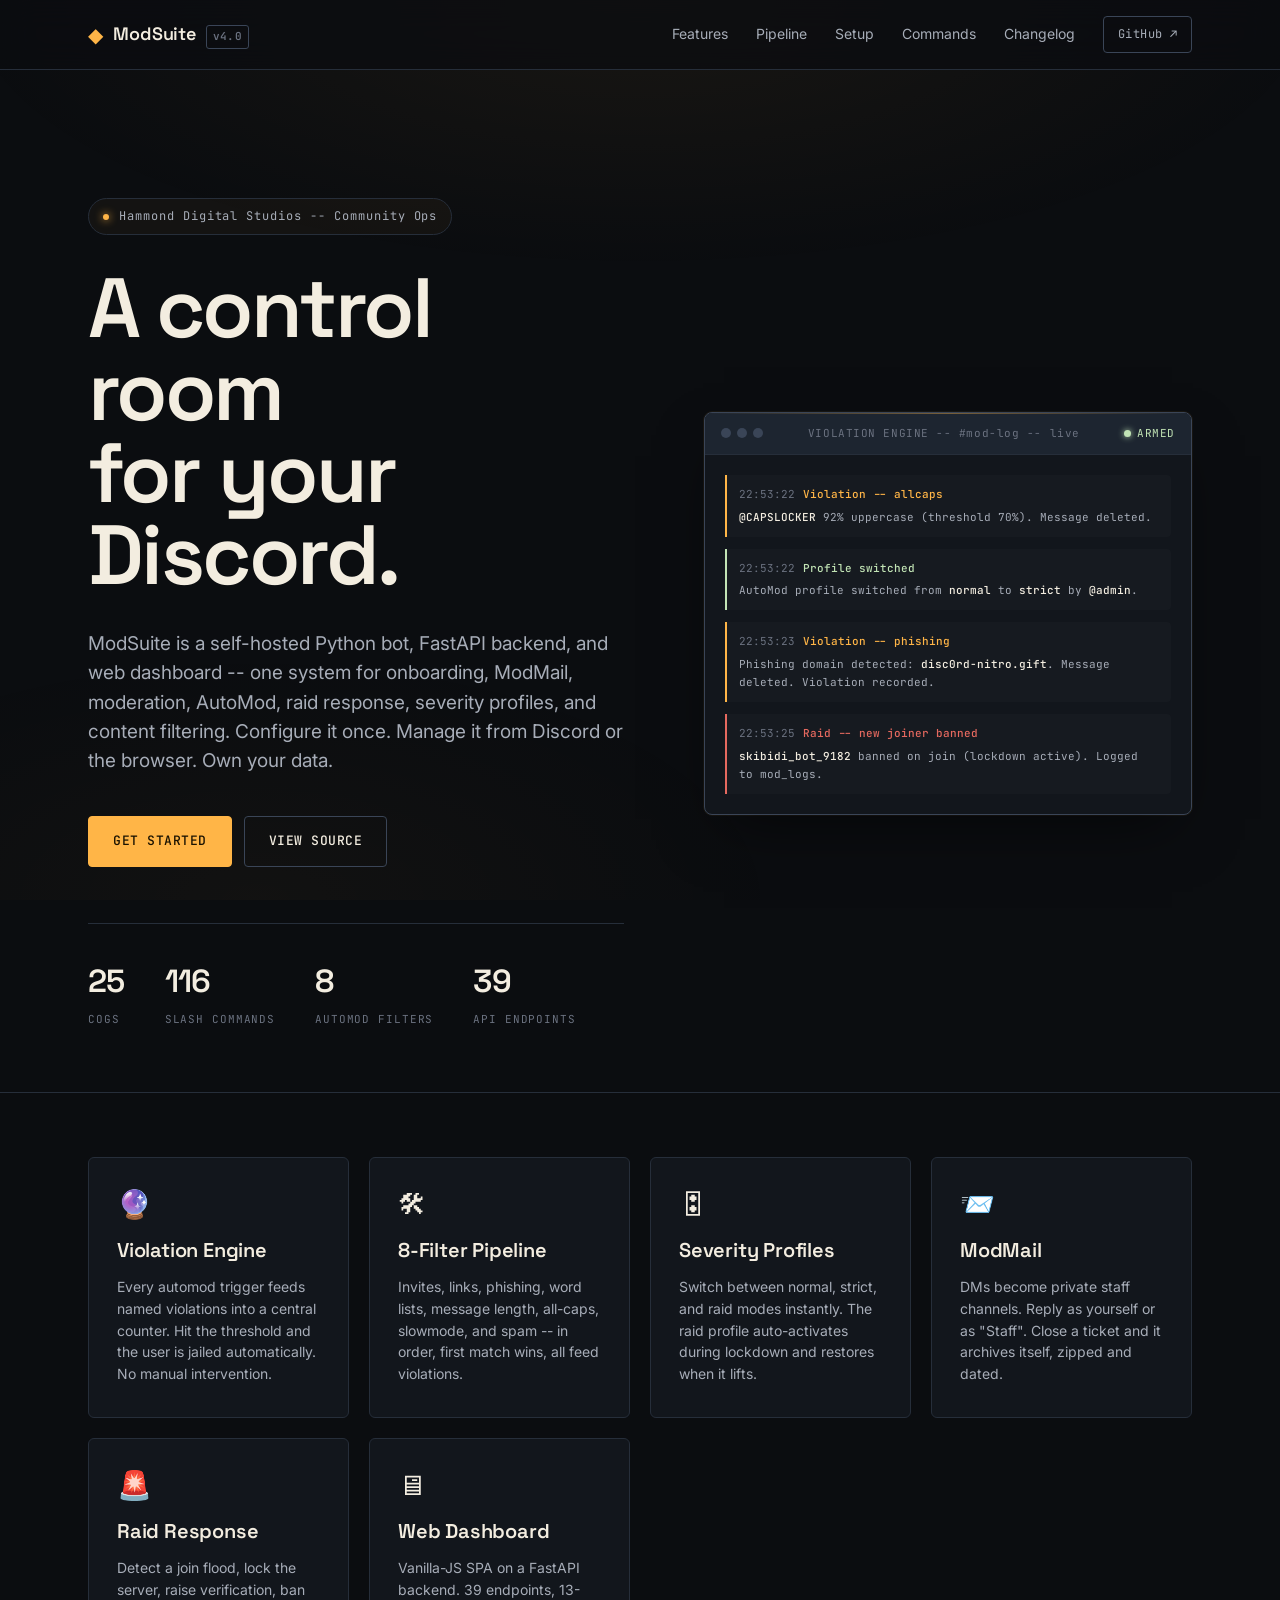
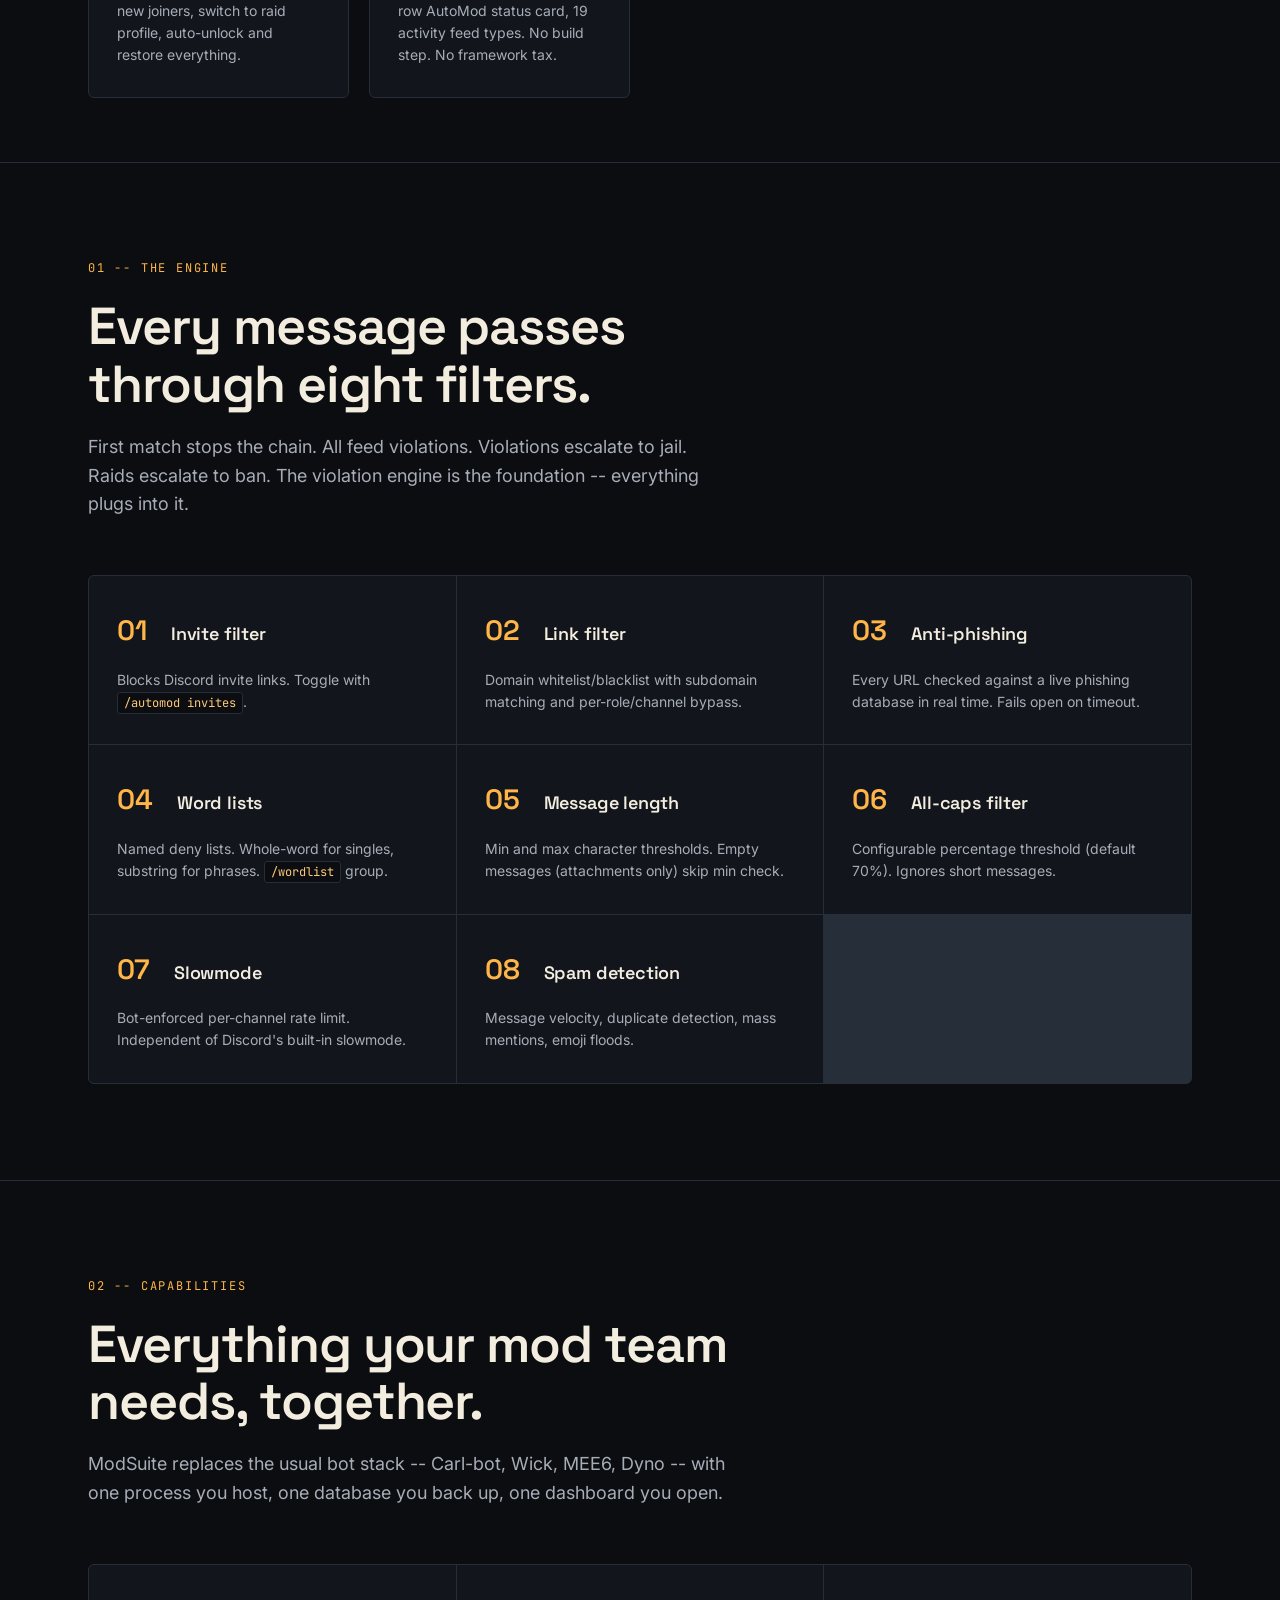
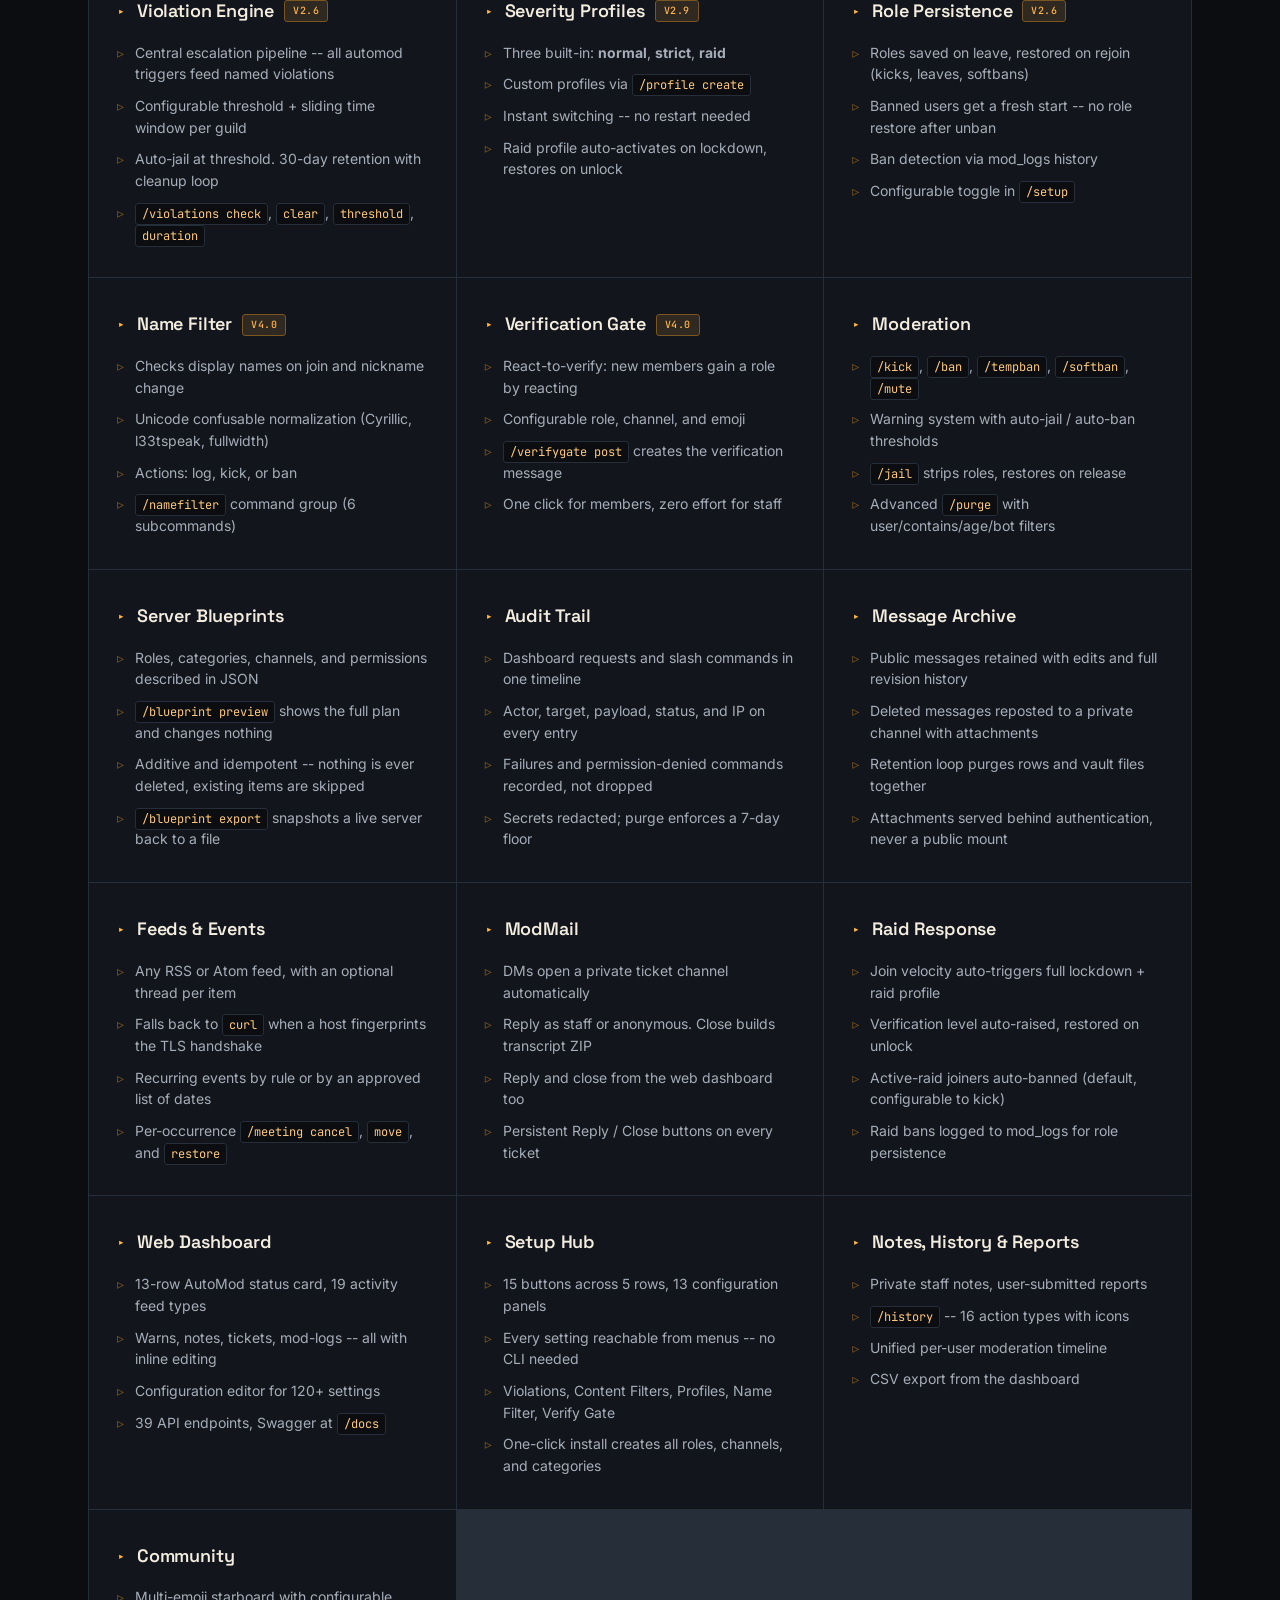
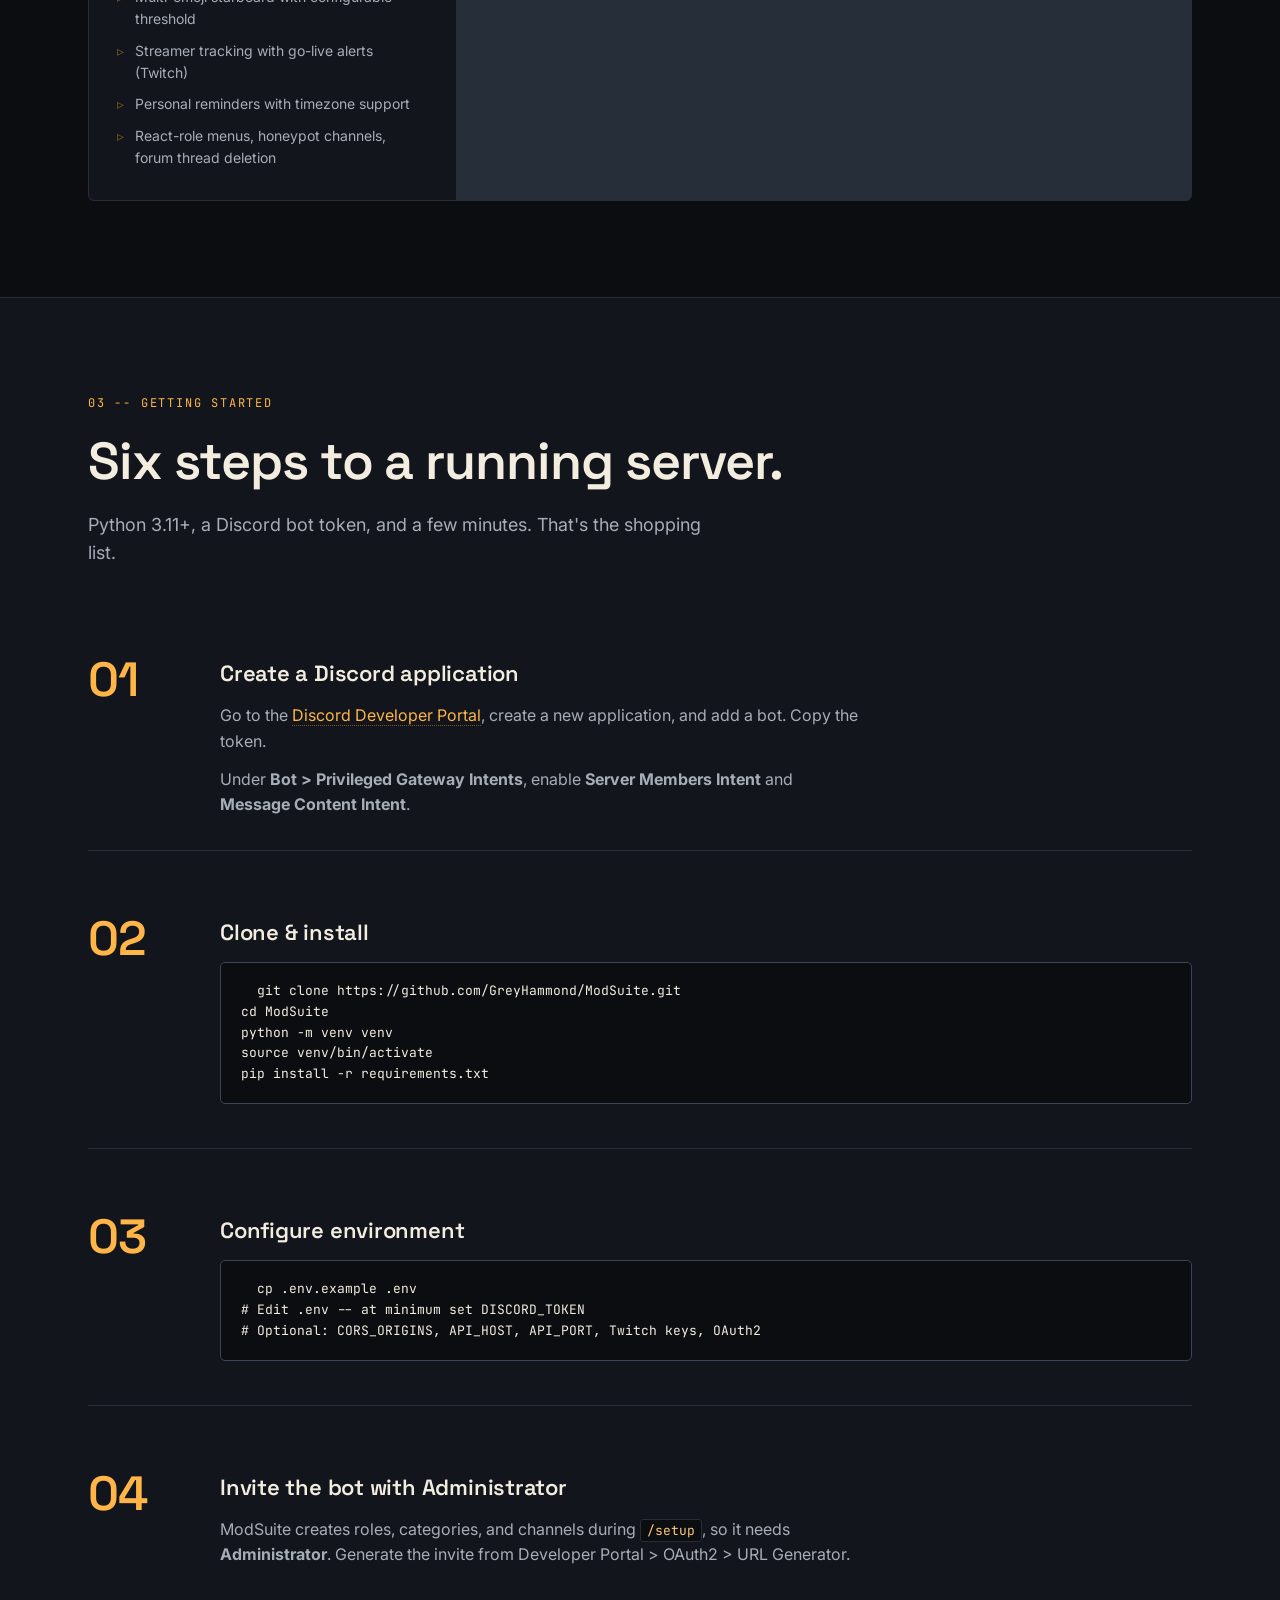
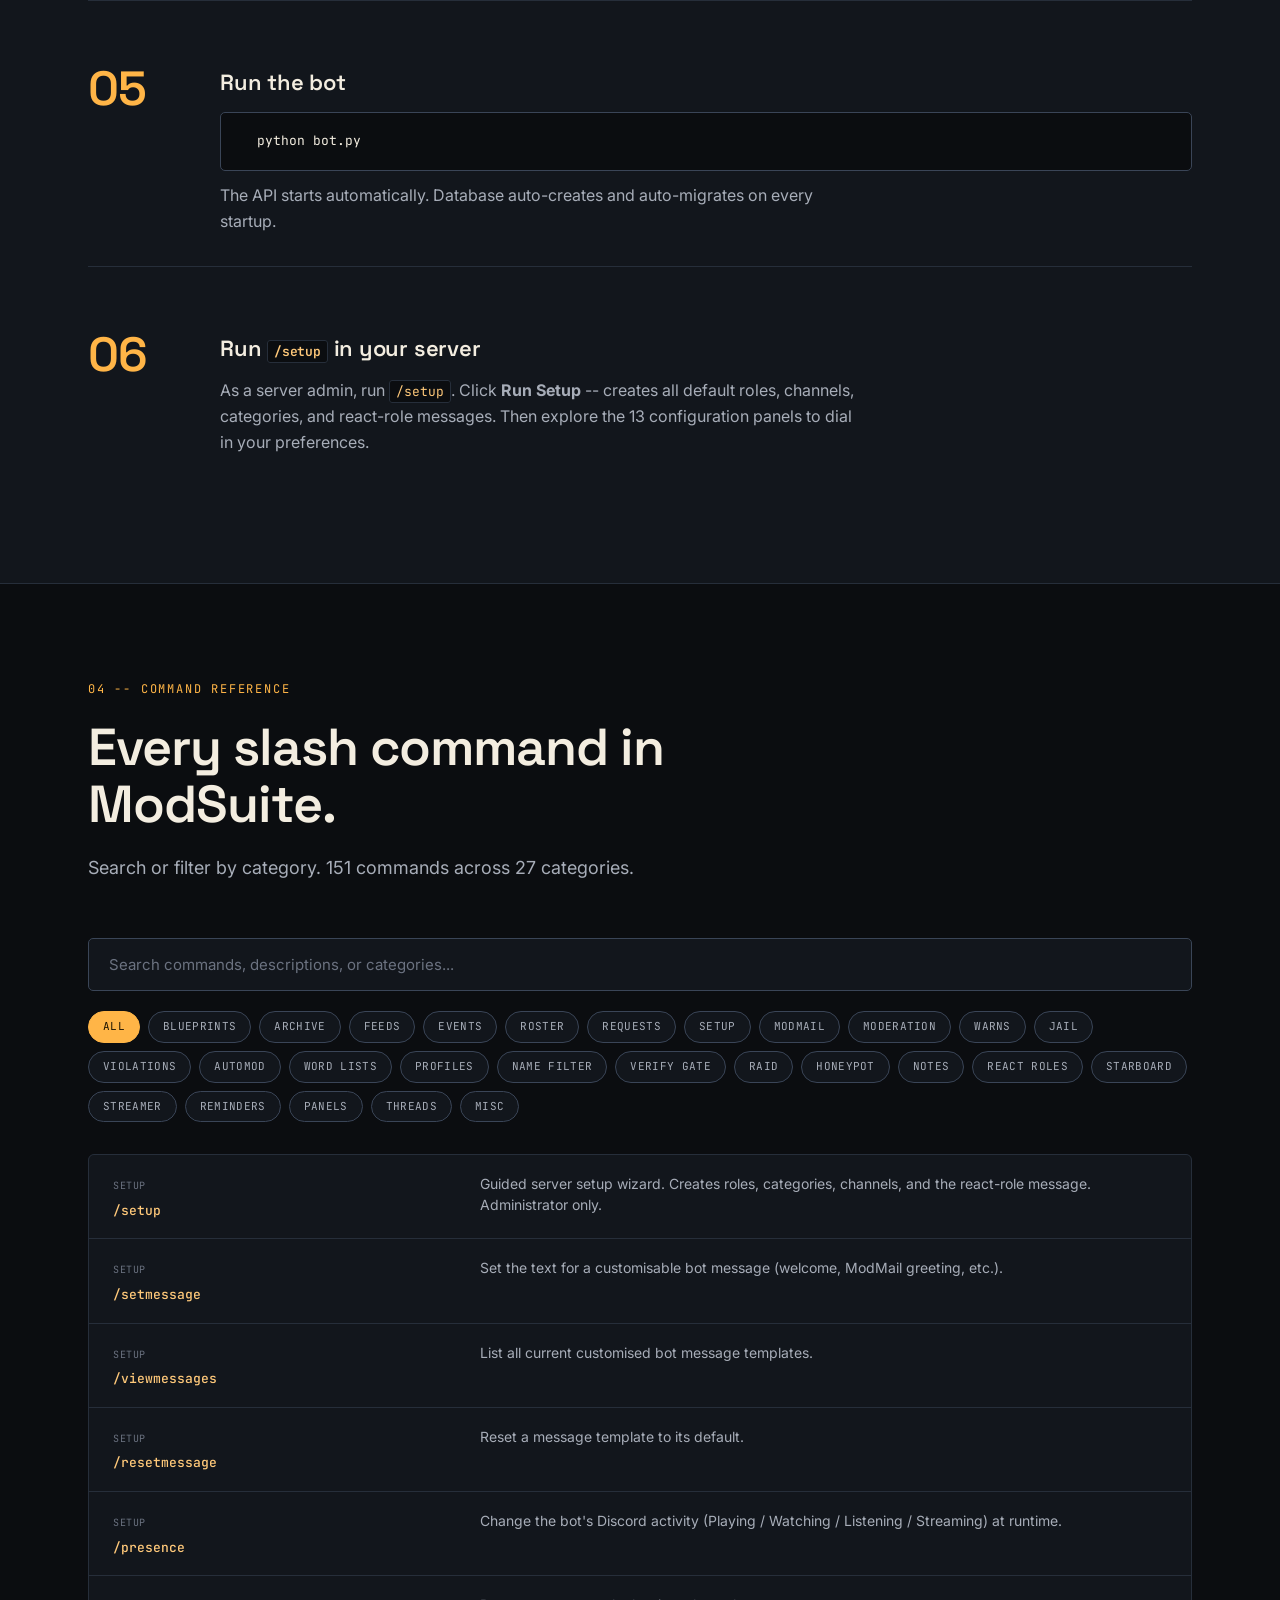
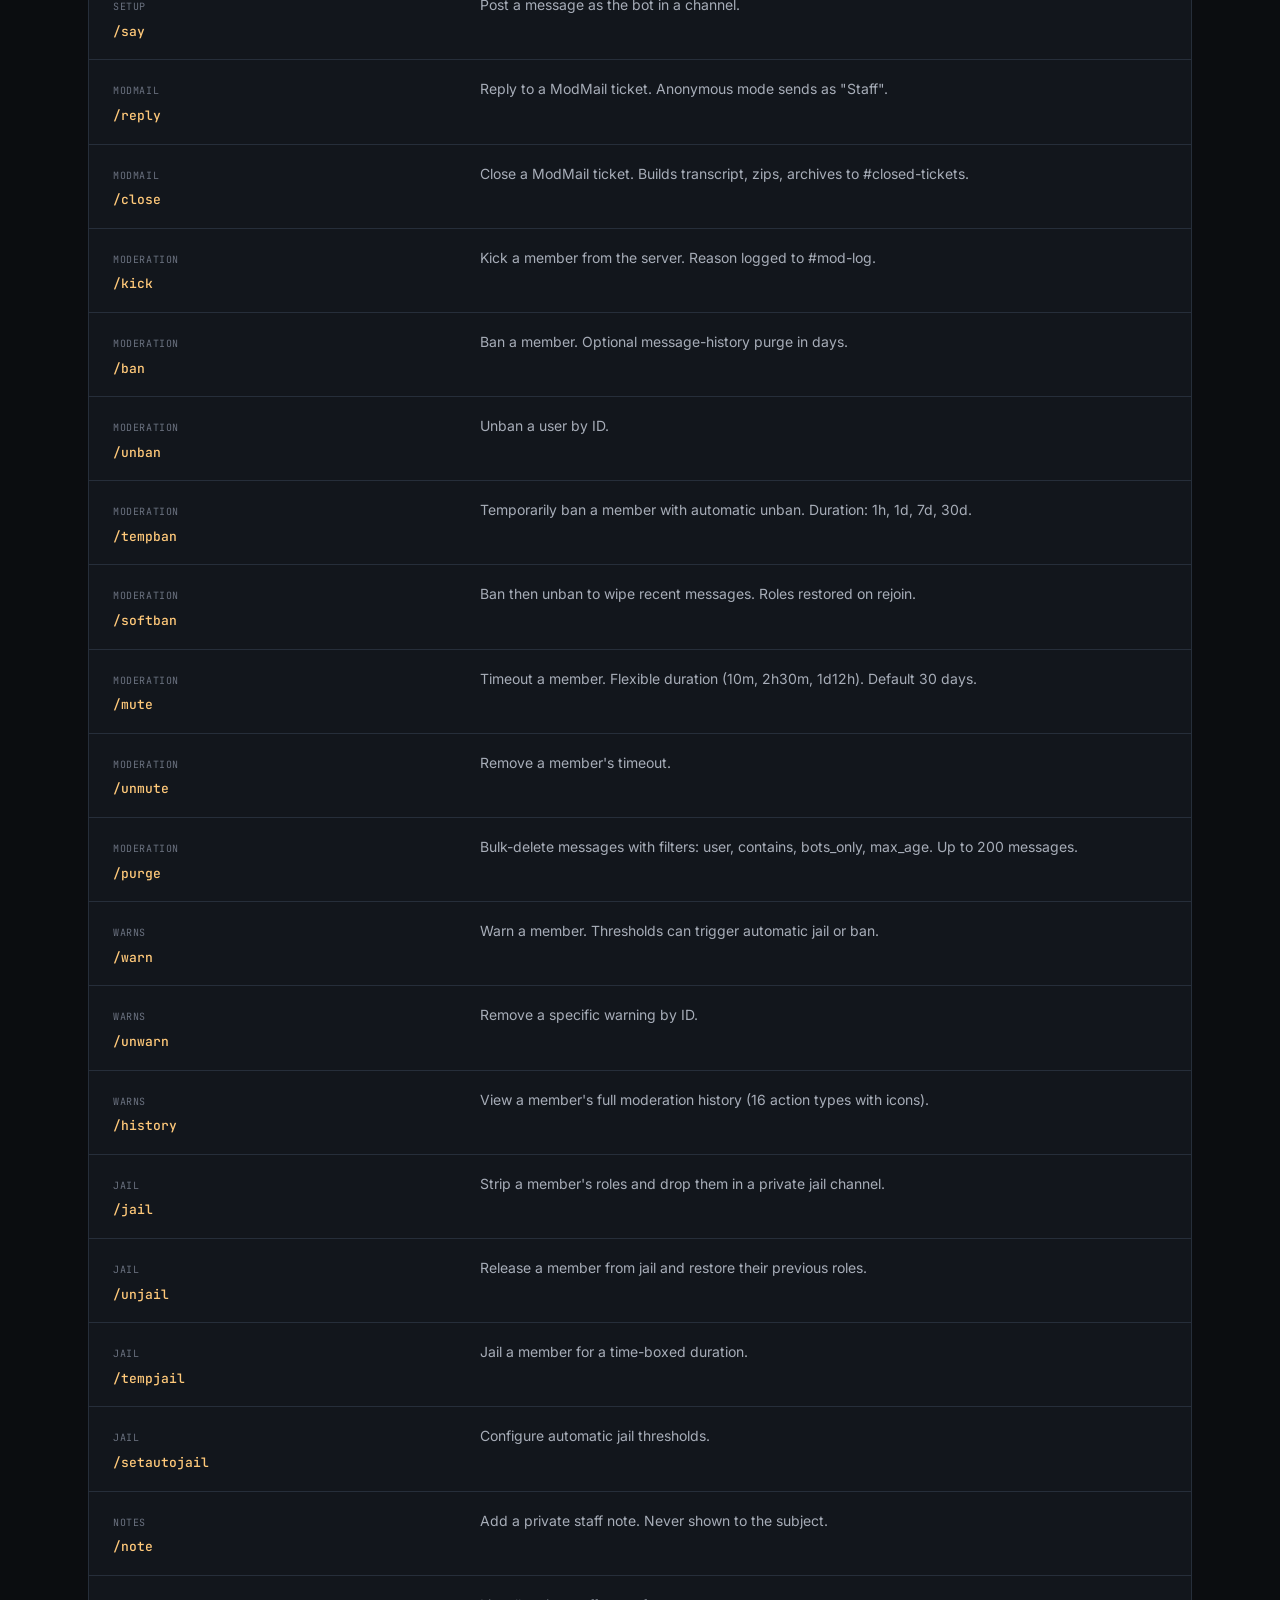
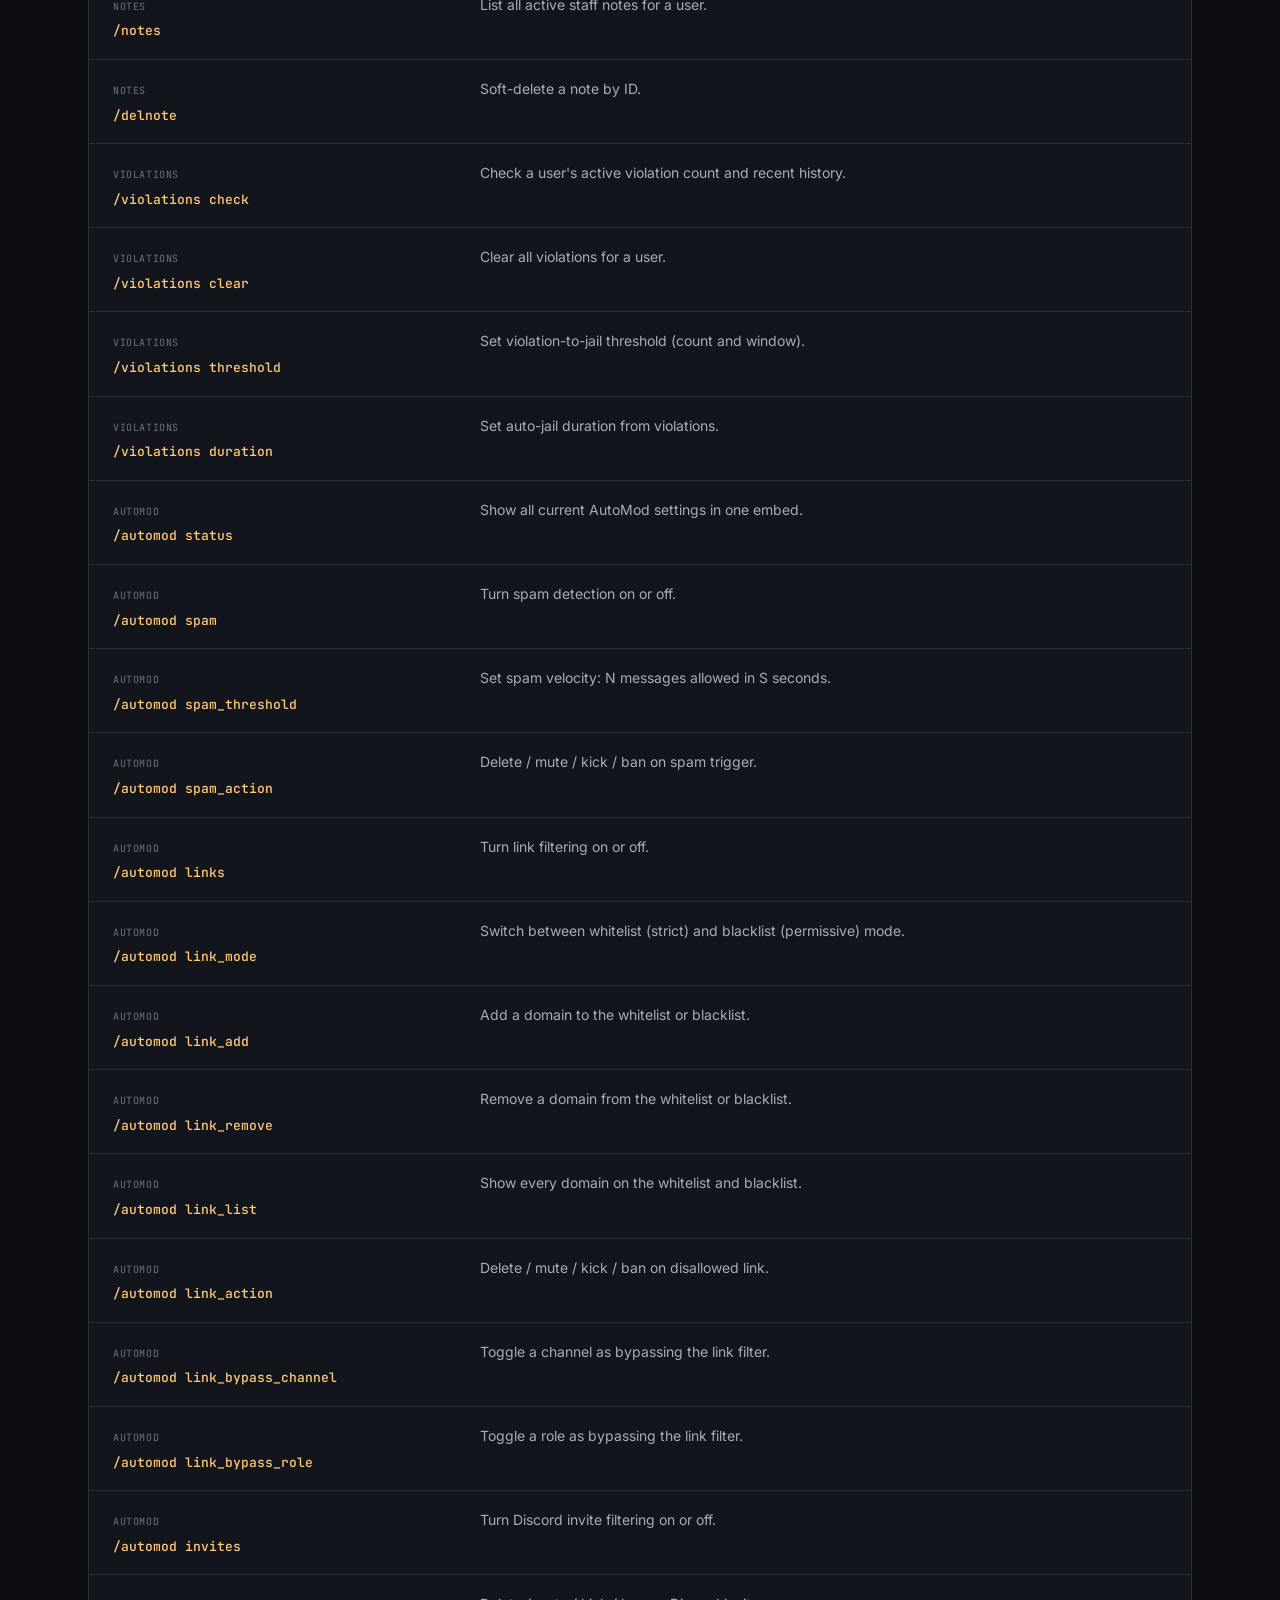
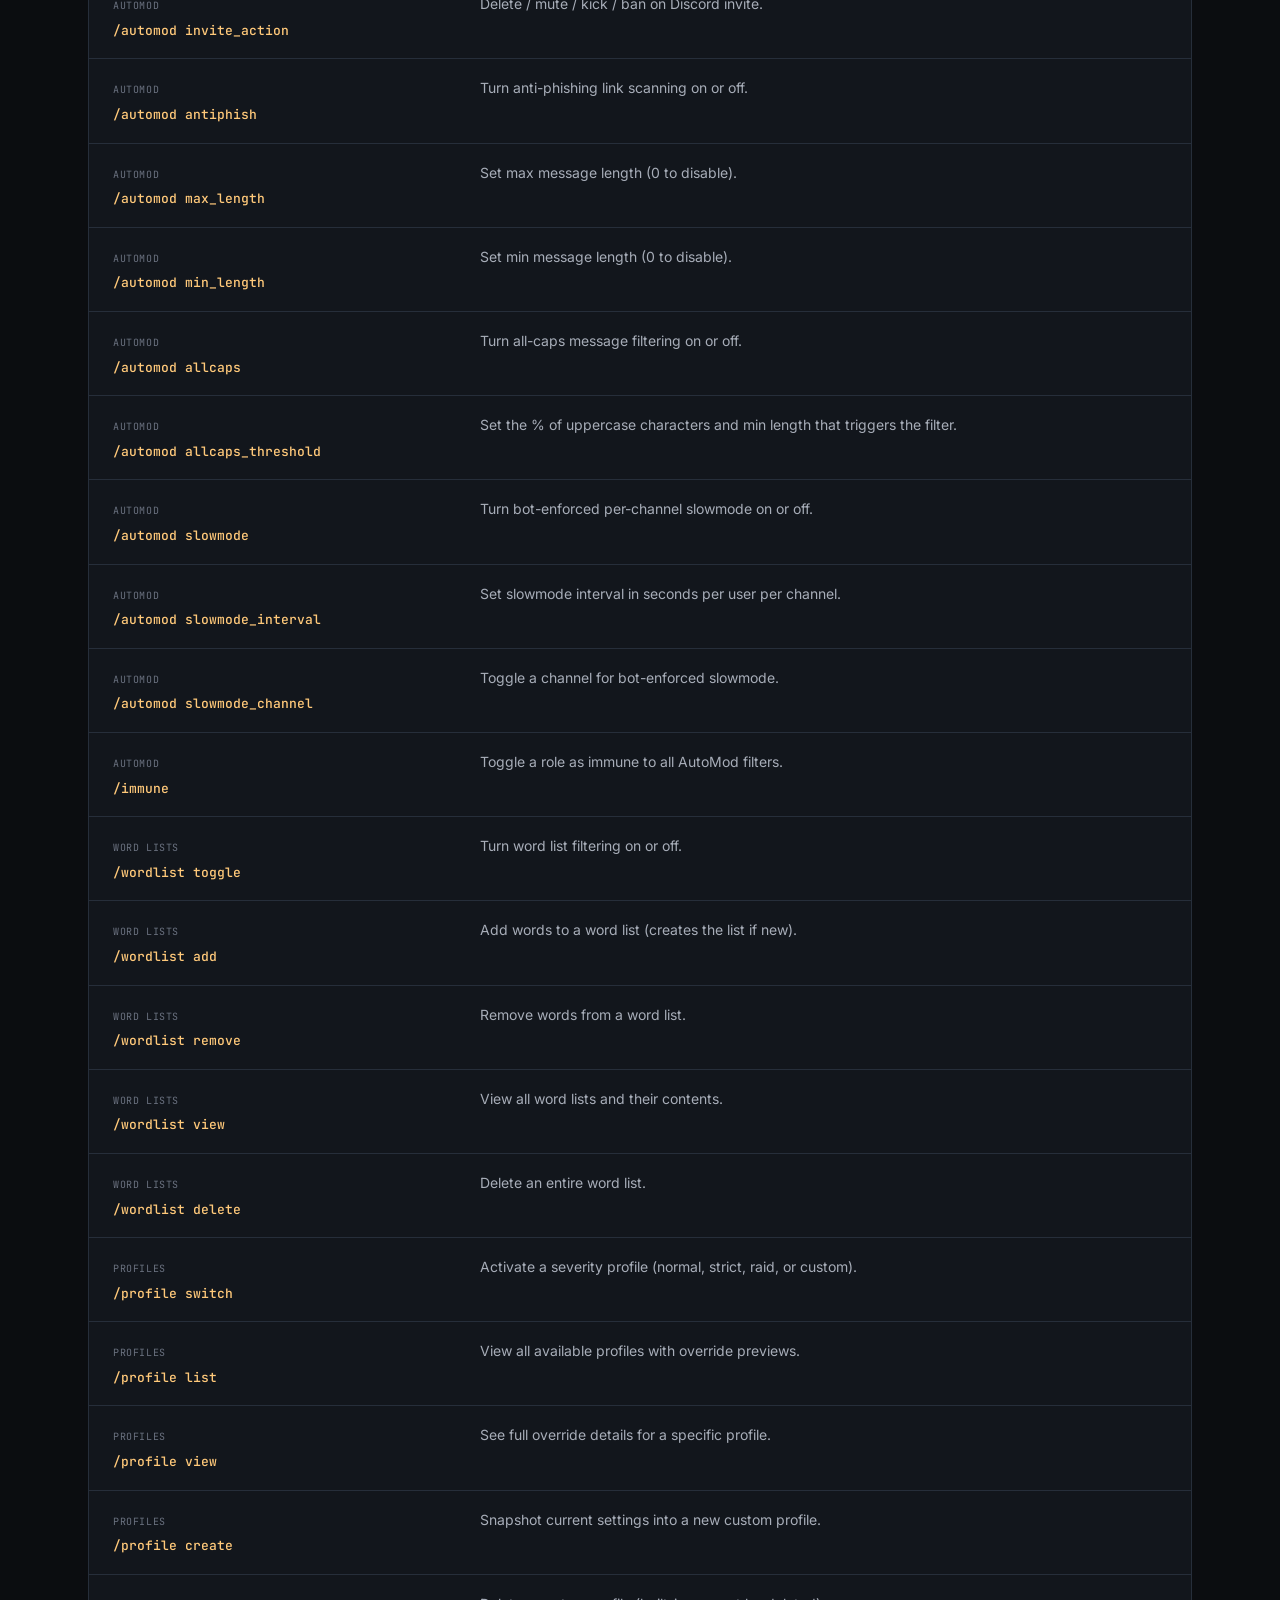
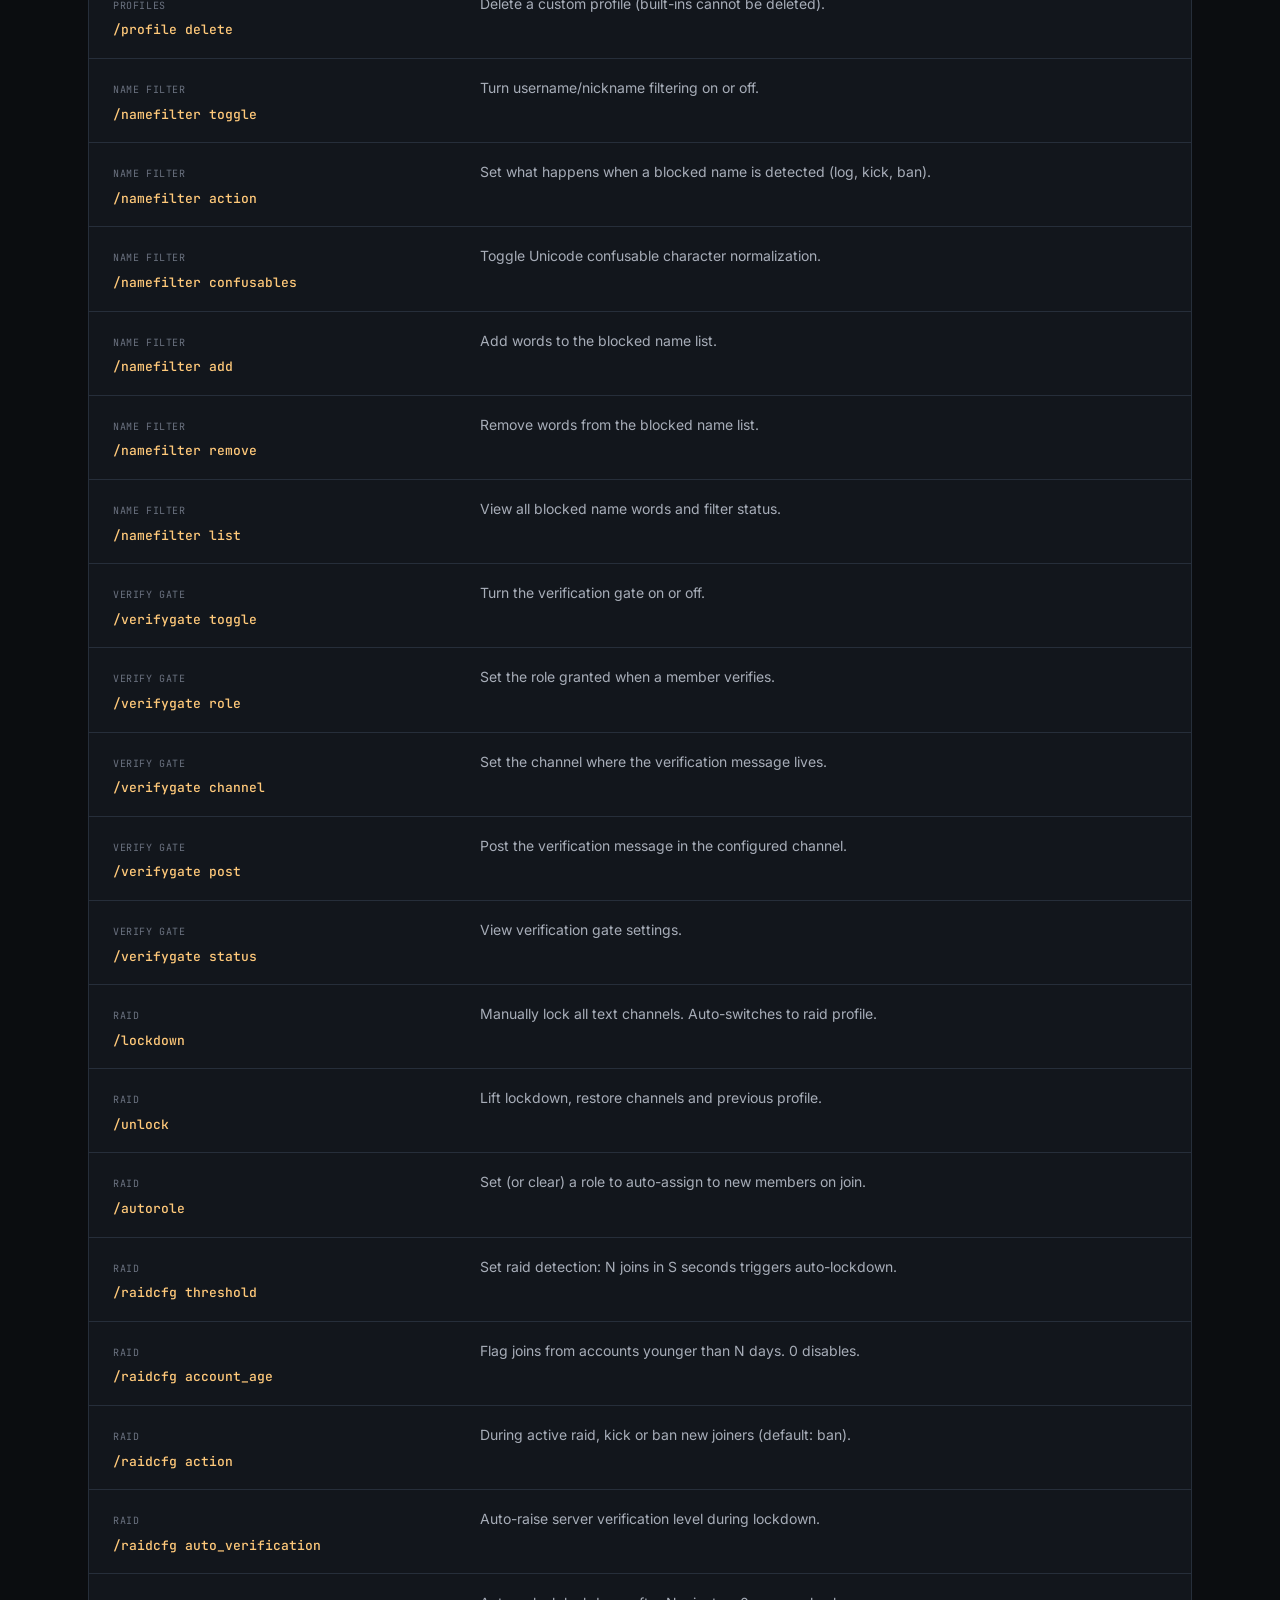
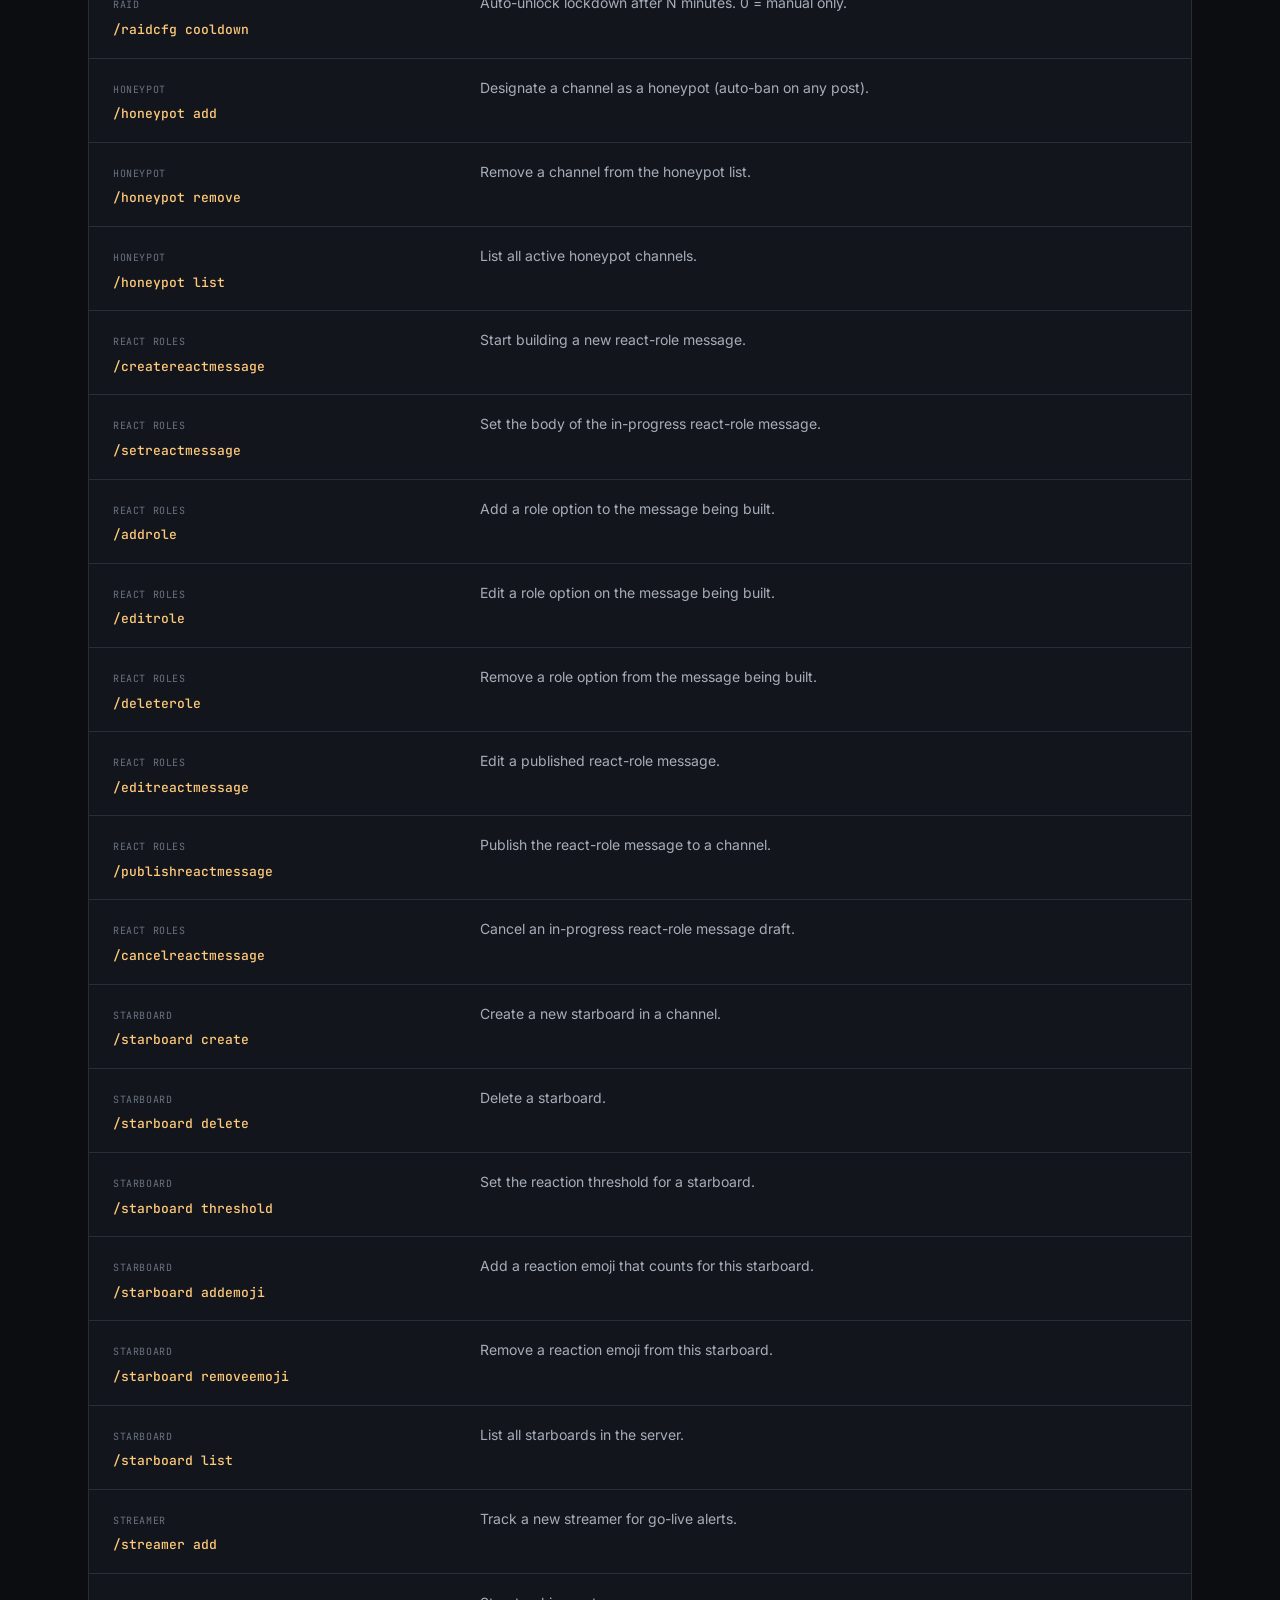
==== commit b7256d5a: "Add legacy booster rewards and more (v4.1.0) Discord removes its own booster role the moment someone" ====
--- a/docs/index.html
+++ b/docs/index.html
@@ -3,7 +3,7 @@
 <head>
   <meta charset="UTF-8">
   <meta name="viewport" content="width=device-width, initial-scale=1.0">
-  <title>ModSuite v3.0 -- Discord community & moderation platform</title>
+  <title>ModSuite v4.0 -- Discord community &amp; moderation platform</title>
   <meta name="description" content="ModSuite is a self-hosted, all-in-one Discord bot with a violation engine, 8-filter automod pipeline, severity profiles, role persistence, and a web dashboard. Built by Hammond Digital Studios.">
 
   <link rel="preconnect" href="https://fonts.googleapis.com">
@@ -20,7 +20,7 @@
     <a href="#top" class="brand">
       <span class="brand-mark">&#9670;</span>
       <span class="brand-name">ModSuite</span>
-      <span class="brand-version">v3.0</span>
+      <span class="brand-version">v4.0</span>
     </a>
     <nav class="topbar-nav">
       <a href="#features">Features</a>
@@ -208,7 +208,7 @@
       </article>
 
       <article class="feature">
-        <header><span class="feature-num">&#9656;</span><h3>Name Filter <span class="badge-new">v3.0</span></h3></header>
+        <header><span class="feature-num">&#9656;</span><h3>Name Filter <span class="badge-new">v4.0</span></h3></header>
         <ul>
           <li>Checks display names on join and nickname change</li>
           <li>Unicode confusable normalization (Cyrillic, l33tspeak, fullwidth)</li>
@@ -218,7 +218,7 @@
       </article>
 
       <article class="feature">
-        <header><span class="feature-num">&#9656;</span><h3>Verification Gate <span class="badge-new">v3.0</span></h3></header>
+        <header><span class="feature-num">&#9656;</span><h3>Verification Gate <span class="badge-new">v4.0</span></h3></header>
         <ul>
           <li>React-to-verify: new members gain a role by reacting</li>
           <li>Configurable role, channel, and emoji</li>
@@ -234,6 +234,46 @@
           <li>Warning system with auto-jail / auto-ban thresholds</li>
           <li><code>/jail</code> strips roles, restores on release</li>
           <li>Advanced <code>/purge</code> with user/contains/age/bot filters</li>
+        </ul>
+      </article>
+
+      <article class="feature">
+        <header><span class="feature-num">&#9656;</span><h3>Server Blueprints</h3></header>
+        <ul>
+          <li>Roles, categories, channels, and permissions described in JSON</li>
+          <li><code>/blueprint preview</code> shows the full plan and changes nothing</li>
+          <li>Additive and idempotent -- nothing is ever deleted, existing items are skipped</li>
+          <li><code>/blueprint export</code> snapshots a live server back to a file</li>
+        </ul>
+      </article>
+
+      <article class="feature">
+        <header><span class="feature-num">&#9656;</span><h3>Audit Trail</h3></header>
+        <ul>
+          <li>Dashboard requests and slash commands in one timeline</li>
+          <li>Actor, target, payload, status, and IP on every entry</li>
+          <li>Failures and permission-denied commands recorded, not dropped</li>
+          <li>Secrets redacted; purge enforces a 7-day floor</li>
+        </ul>
+      </article>
+
+      <article class="feature">
+        <header><span class="feature-num">&#9656;</span><h3>Message Archive</h3></header>
+        <ul>
+          <li>Public messages retained with edits and full revision history</li>
+          <li>Deleted messages reposted to a private channel with attachments</li>
+          <li>Retention loop purges rows and vault files together</li>
+          <li>Attachments served behind authentication, never a public mount</li>
+        </ul>
+      </article>
+
+      <article class="feature">
+        <header><span class="feature-num">&#9656;</span><h3>Feeds &amp; Events</h3></header>
+        <ul>
+          <li>Any RSS or Atom feed, with an optional thread per item</li>
+          <li>Falls back to <code>curl</code> when a host fingerprints the TLS handshake</li>
+          <li>Recurring events by rule or by an approved list of dates</li>
+          <li>Per-occurrence <code>/meeting cancel</code>, <code>move</code>, and <code>restore</code></li>
         </ul>
       </article>
 
@@ -373,7 +413,7 @@
       <div class="section-eyebrow">04 -- Command reference</div>
       <h2>Every slash command in ModSuite.</h2>
       <p class="section-lede">
-        Search or filter by category. <span id="cmd-count">116 commands</span> across 21 categories.
+        Search or filter by category. <span id="cmd-count">151 commands</span> across 27 categories.
       </p>
     </div>
 
@@ -381,6 +421,12 @@
       <input type="search" id="cmd-search" placeholder="Search commands, descriptions, or categories..." autocomplete="off">
       <div class="filter-chips" id="cmd-filters">
         <button class="chip active" data-cat="all">All</button>
+        <button class="chip" data-cat="blueprint">Blueprints</button>
+        <button class="chip" data-cat="archive">Archive</button>
+        <button class="chip" data-cat="feeds">Feeds</button>
+        <button class="chip" data-cat="events">Events</button>
+        <button class="chip" data-cat="roster">Roster</button>
+        <button class="chip" data-cat="requests">Requests</button>
         <button class="chip" data-cat="setup">Setup</button>
         <button class="chip" data-cat="modmail">ModMail</button>
         <button class="chip" data-cat="moderation">Moderation</button>
@@ -417,10 +463,123 @@
       <div class="section-eyebrow">05 -- Release history</div>
       <h2>Changelog.</h2>
     </div>
-
-    <div class="release">
-      <div class="release-header">
-        <h3>v3.0.0</h3>
+    <div class="release">
+      <div class="release-header">
+        <span class="release-version">v4.0.0</span>
+        <span class="release-date">August 2026</span>
+      </div>
+      <div class="release-body">
+        <h4>Unified audit trail</h4>
+        <ul>
+          <li>Every dashboard mutation and every slash command in one timeline, with actor, target, payload, and result.</li>
+          <li>Captured as middleware and a global listener rather than per-route, so anything added later cannot forget to log.</li>
+          <li>Failures and permission-denied commands recorded. Secrets redacted. Purge enforces a 7-day floor.</li>
+        </ul>
+        <h4>Dashboard parity</h4>
+        <ul>
+          <li>Every editable config column now has an editor, verified programmatically against the schema. 96 keys across 23 sections.</li>
+          <li>New pages: Blueprints, Archive, Audit Trail, Requests, Feeds &amp; Events.</li>
+          <li>Branding configurable from the environment, so a deployment can be white-labelled without touching code.</li>
+        </ul>
+        <h4>Fixed</h4>
+        <ul>
+          <li><strong>The dashboard version was hardcoded</strong> and had read v2.0.0 for four releases. One constant now, returned by <code>/health</code>.</li>
+          <li><strong>Private channels could be created publicly visible</strong>: passing channel overwrites replaces the category's set instead of merging with it.</li>
+          <li><strong>Explicit <code>send_messages</code> allows defeated the mute role</strong>, since an allow on any role beats a deny on any other regardless of position.</li>
+          <li>Dashboard routes attributed actions to a literal &quot;Dashboard&quot; rather than the authenticated user.</li>
+        </ul>
+      </div>
+    </div>
+
+    <div class="release">
+      <div class="release-header">
+        <span class="release-version">v3.9.0</span>
+        <span class="release-date">August 2026</span>
+      </div>
+      <div class="release-body">
+        <h4>Multi-platform stream alerts</h4>
+        <ul>
+          <li>Twitch, YouTube, Kick, and Rumble behind one provider interface. Only Twitch needs credentials.</li>
+          <li>YouTube live status read from the channel's <code>/live</code> page; the Data API's search endpoint would exceed the daily quota tenfold on one channel.</li>
+          <li>Providers fail closed, so one platform going down never stalls the rest.</li>
+        </ul>
+        <h4>Feeds, events, and roster</h4>
+        <ul>
+          <li>RSS and Atom feeds with an optional thread per item, falling back to <code>curl</code> when a host fingerprints the TLS handshake.</li>
+          <li>Recurring events by rule or by an approved list of dates, with per-occurrence cancel, move, and restore.</li>
+          <li>Membership roster generated from role holders and republished automatically on change.</li>
+        </ul>
+      </div>
+    </div>
+
+    <div class="release">
+      <div class="release-header">
+        <span class="release-version">v3.8.0</span>
+        <span class="release-date">August 2026</span>
+      </div>
+      <div class="release-body">
+        <h4>Mute that actually works</h4>
+        <ul>
+          <li><strong>Permanent mute lapsed at 28 days</strong> because Discord's native timeout caps there. A mute role is now the enforcement authority.</li>
+          <li><code>/mute-setup</code> creates the role and applies deny overwrites across every category.</li>
+          <li>Leaving and rejoining was a one-click bypass; the role is now re-applied on join.</li>
+        </ul>
+        <h4>Transparency and tracking</h4>
+        <ul>
+          <li><code>/public-modlog</code> posts every mute, jail, kick, and ban with a reason to a channel members can read. Warnings stay private.</li>
+          <li>Records request tracker with business-day deadlines, configurable response window, extension length, and holiday calendar.</li>
+        </ul>
+      </div>
+    </div>
+
+    <div class="release">
+      <div class="release-header">
+        <span class="release-version">v3.7.0</span>
+        <span class="release-date">August 2026</span>
+      </div>
+      <div class="release-body">
+        <h4>Message archive</h4>
+        <ul>
+          <li>Public messages retained with edit history and deletion recovery, including bulk deletes.</li>
+          <li>Deleted messages reposted to a private channel with their attachments.</li>
+          <li>Retention loop purges rows and vault files together. Attachments served behind authentication with a path-traversal guard.</li>
+          <li>Scope defaults to public channels only; ModMail and staff categories are excluded.</li>
+        </ul>
+      </div>
+    </div>
+
+    <div class="release">
+      <div class="release-header">
+        <span class="release-version">v3.6.0</span>
+        <span class="release-date">August 2026</span>
+      </div>
+      <div class="release-body">
+        <h4>Server blueprints</h4>
+        <ul>
+          <li>Roles, categories, channels, and permission overwrites described in JSON.</li>
+          <li><code>/blueprint preview</code> shows the full plan and changes nothing.</li>
+          <li>Additive and idempotent: matching is by name, existing items are skipped, nothing is ever deleted.</li>
+          <li><code>/blueprint export</code> snapshots a live server back to a file.</li>
+        </ul>
+      </div>
+    </div>
+
+    <div class="release">
+      <div class="release-header">
+        <span class="release-version">v3.5.2</span>
+        <span class="release-date">August 2026</span>
+      </div>
+      <div class="release-body">
+        <h4>Fixed</h4>
+        <ul>
+          <li><code>requirements.txt</code> was missing <code>httpx</code>, <code>pydantic</code>, and <code>starlette</code>. All three are imported directly; a clean venv crashed on startup.</li>
+        </ul>
+      </div>
+    </div>
+
+    <div class="release">
+      <div class="release-header">
+        <h3>v4.0</h3>
         <span class="release-date">2026-07-08</span>
         <span class="release-tag tag-major">Phase 4</span>
       </div>
@@ -567,7 +726,7 @@
     </div>
   </div>
   <div class="footer-bottom">
-    <span>&copy; Hammond Digital Studios -- ModSuite v3.0</span>
+    <span>&copy; Hammond Digital Studios -- ModSuite v4.0</span>
   </div>
 </footer>
 
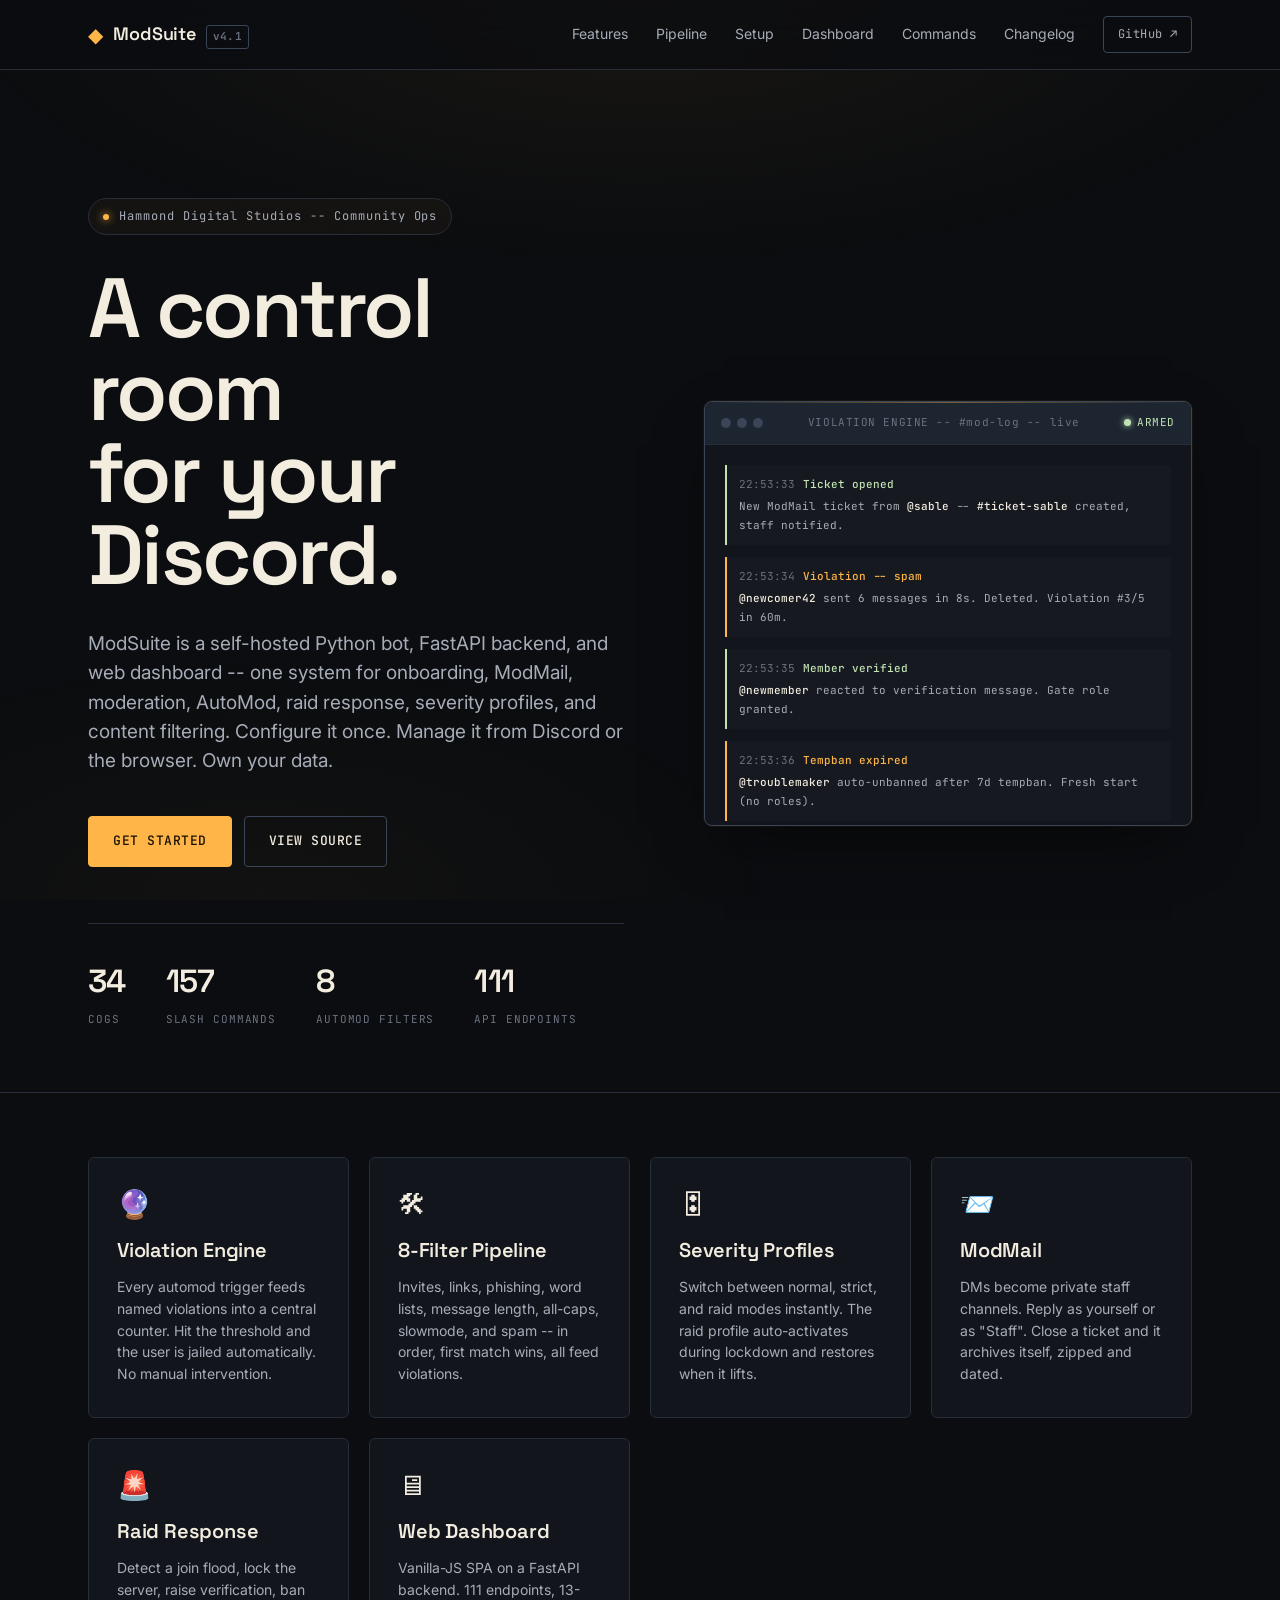
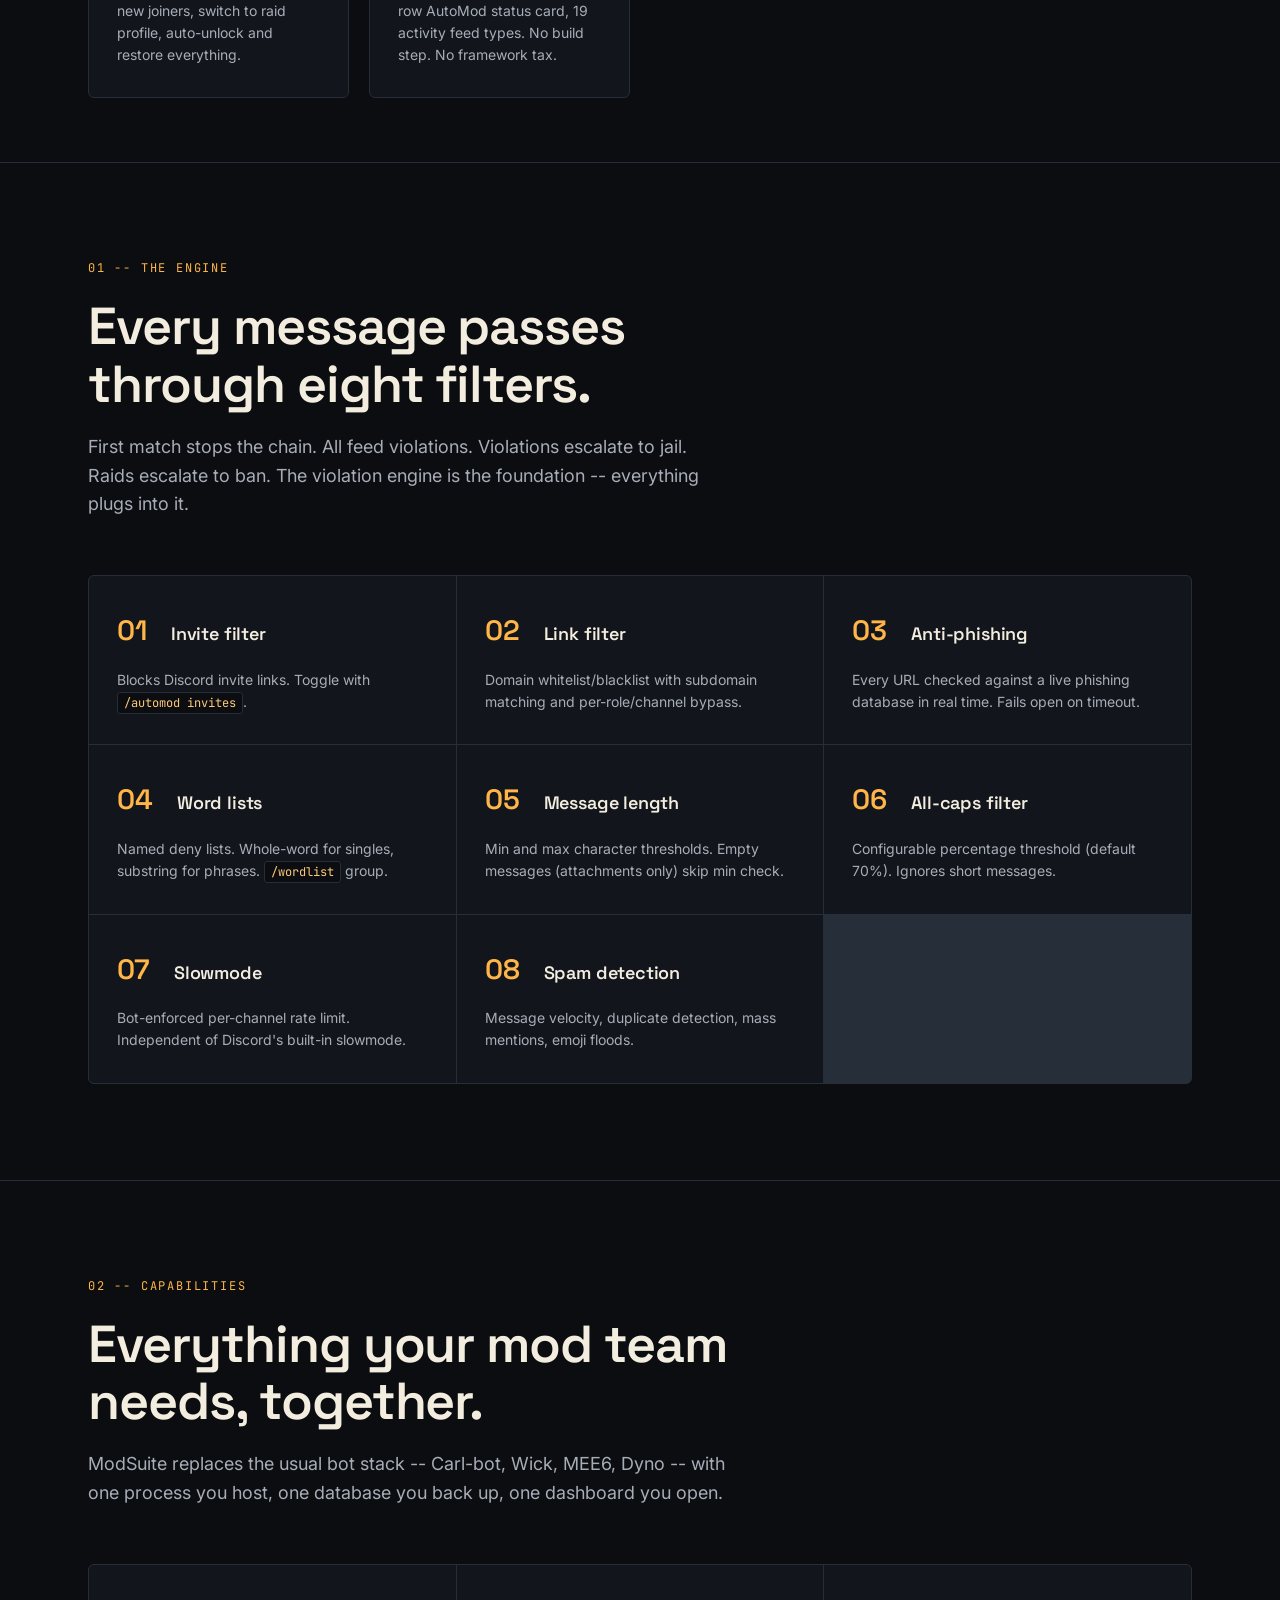
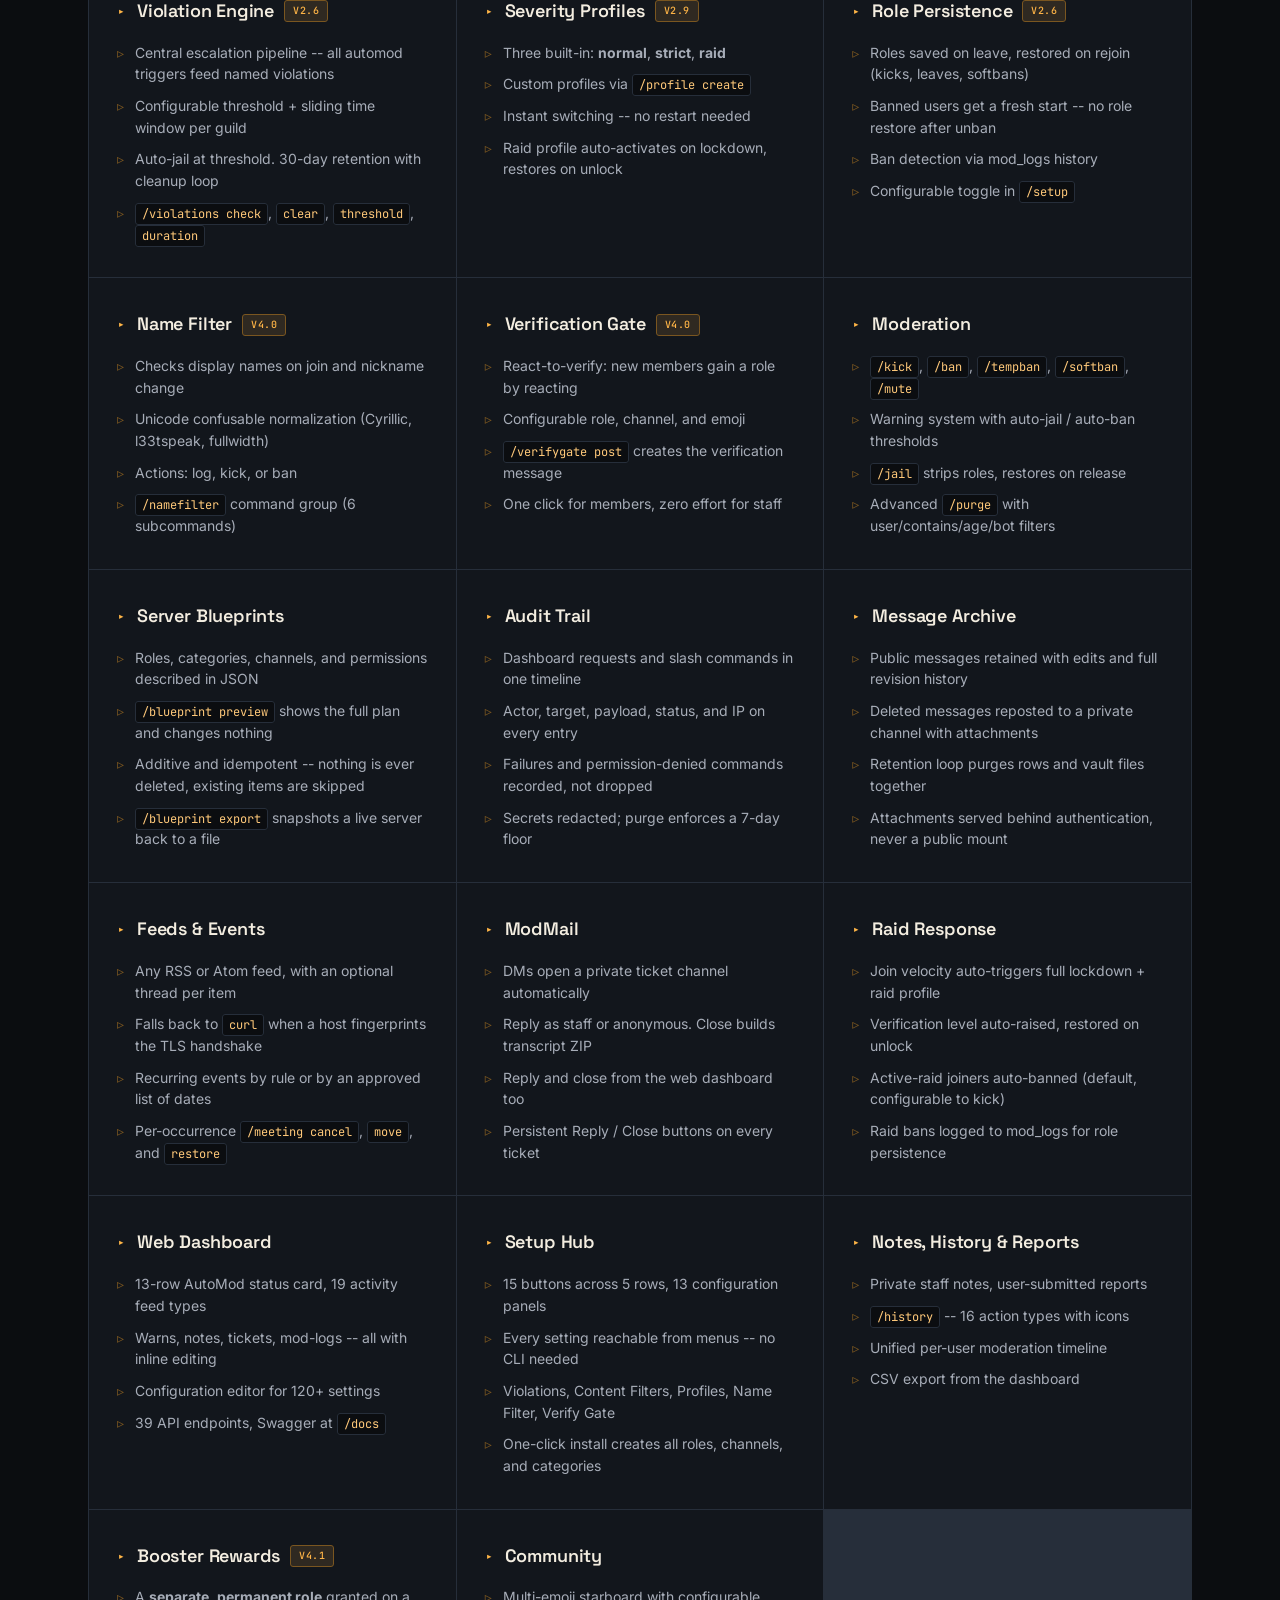
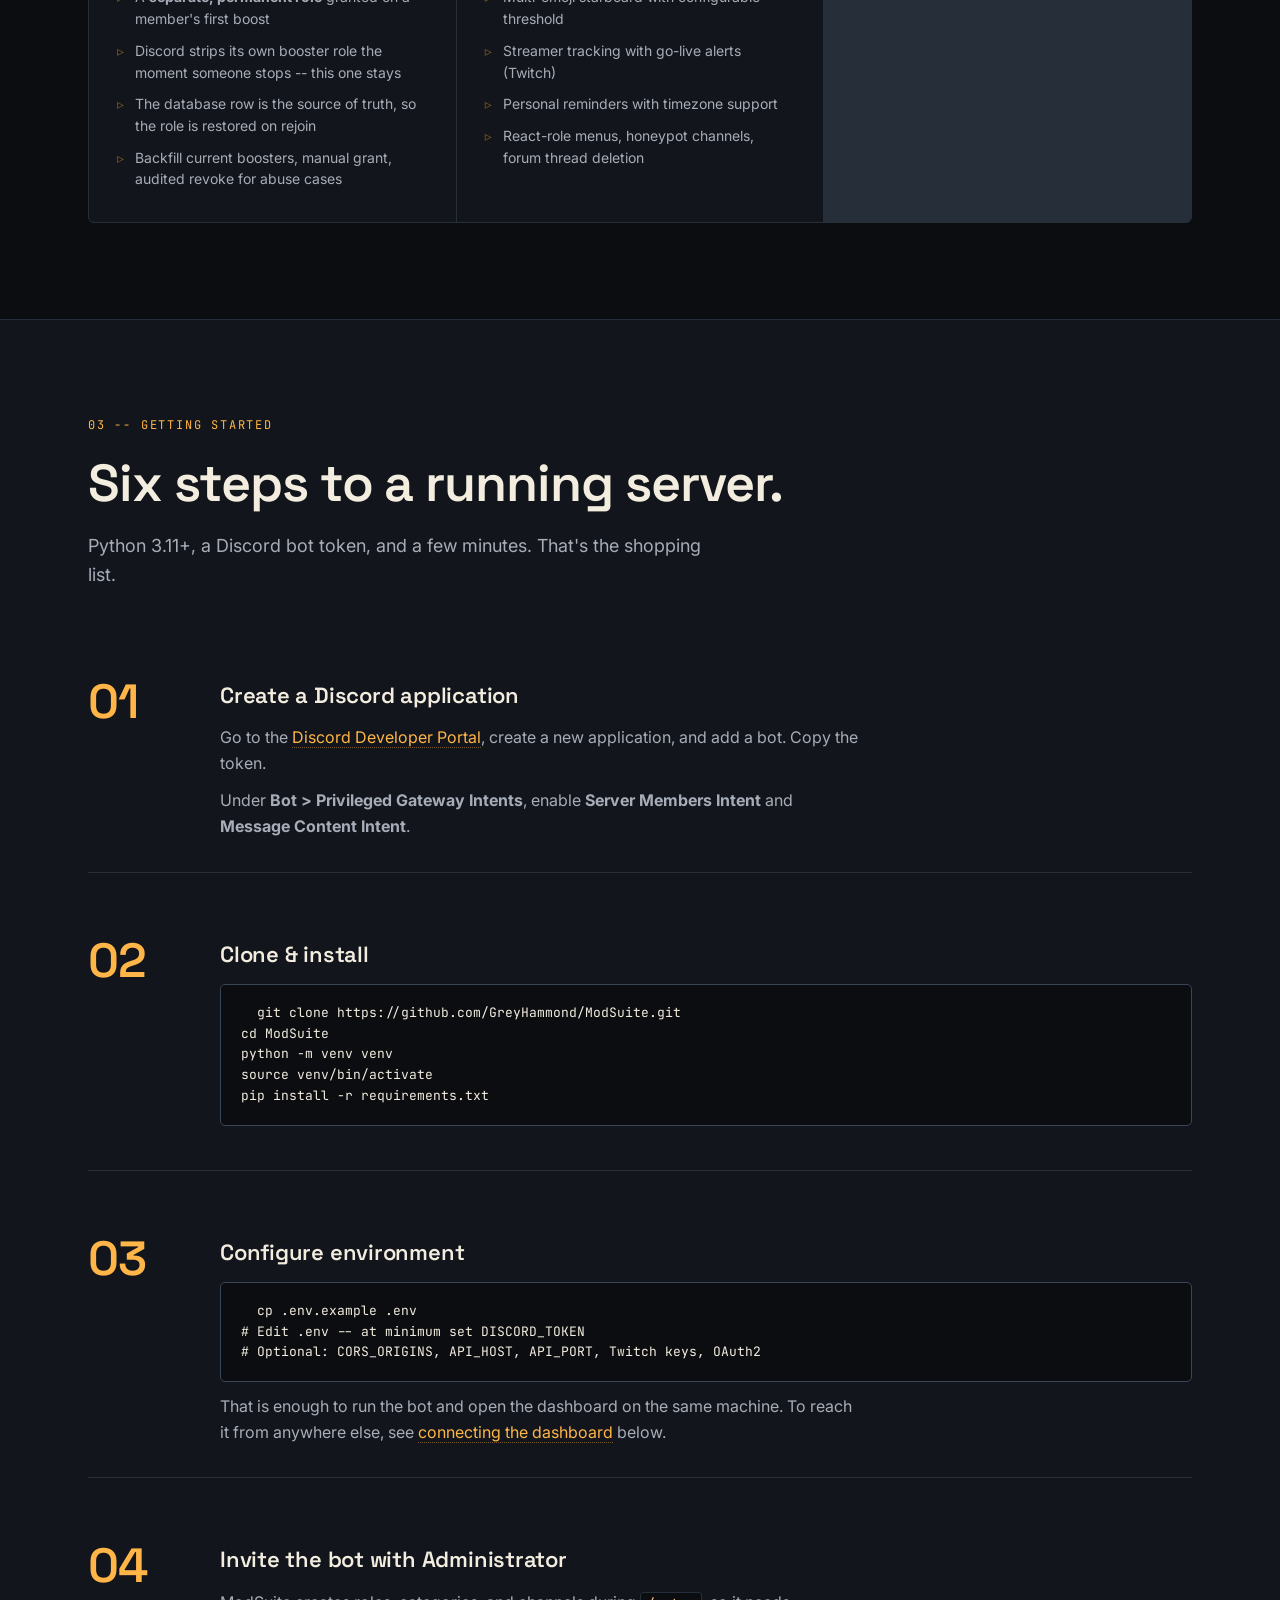
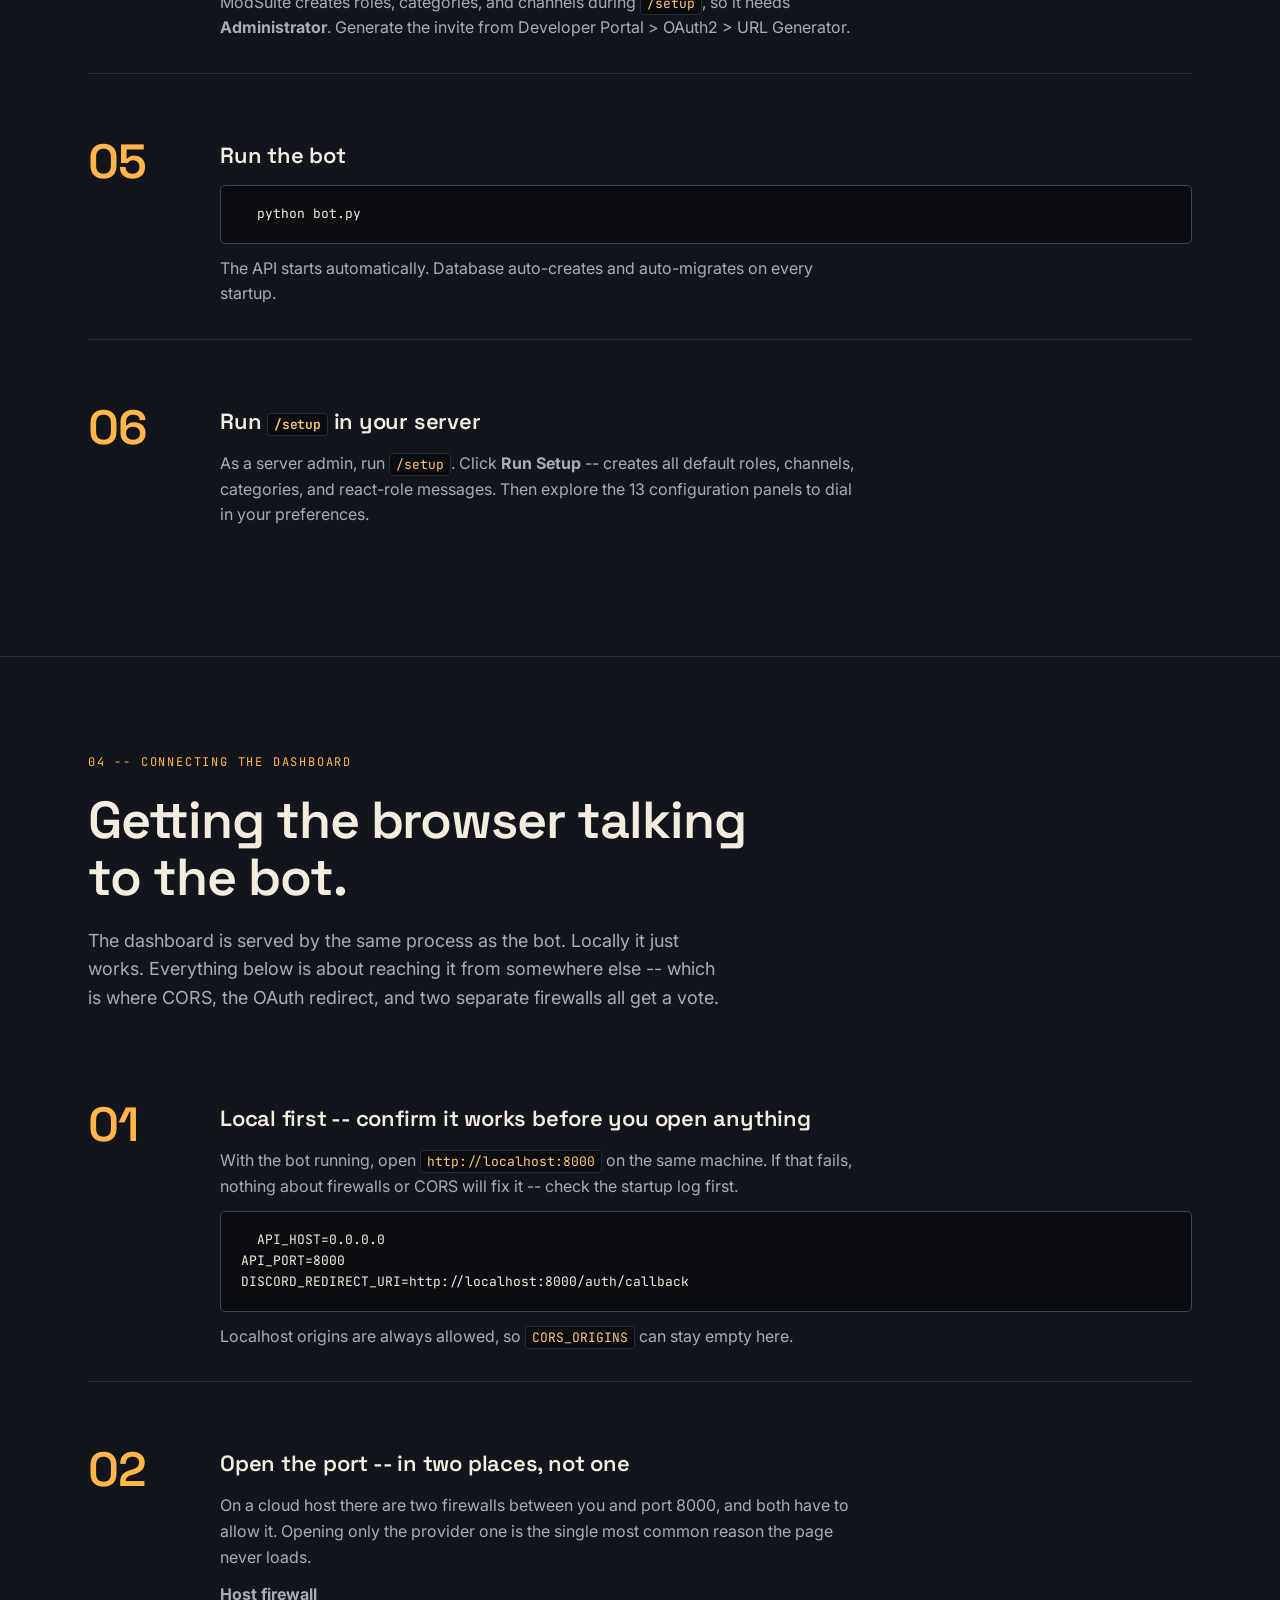
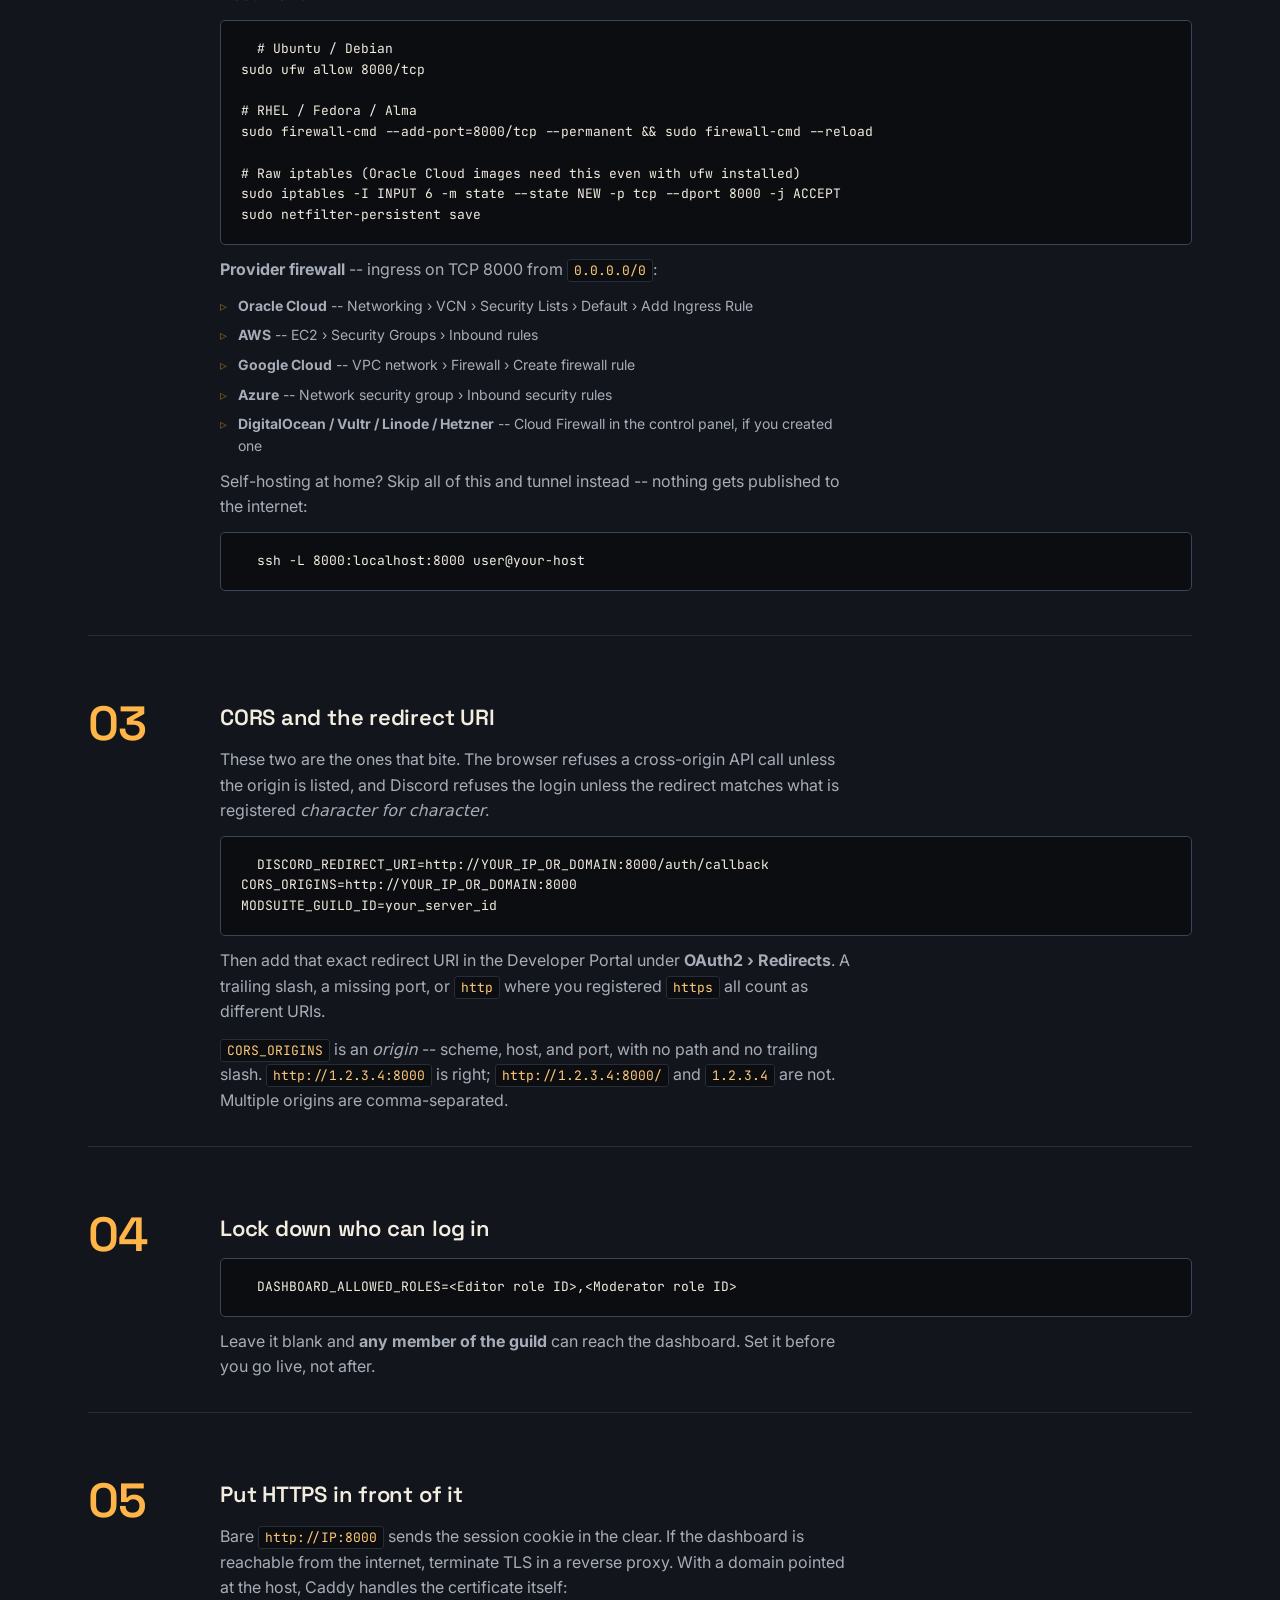
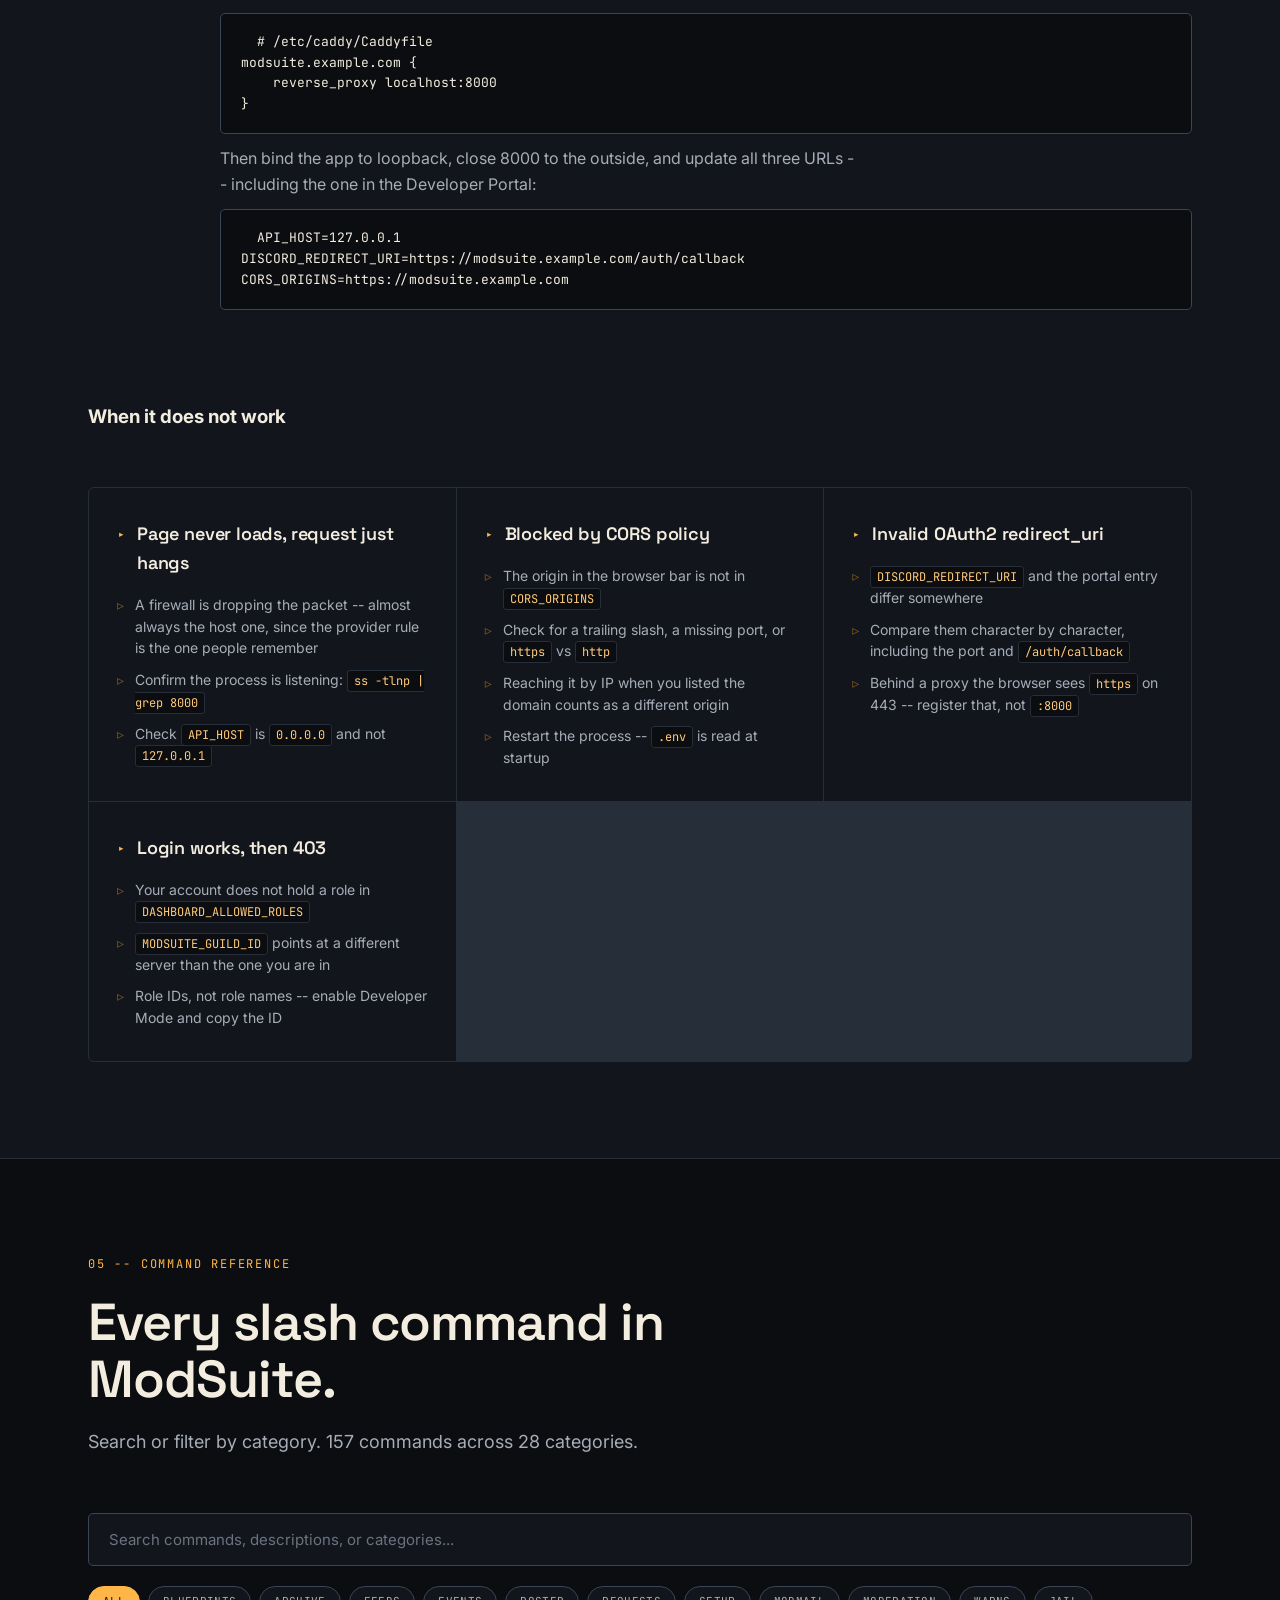
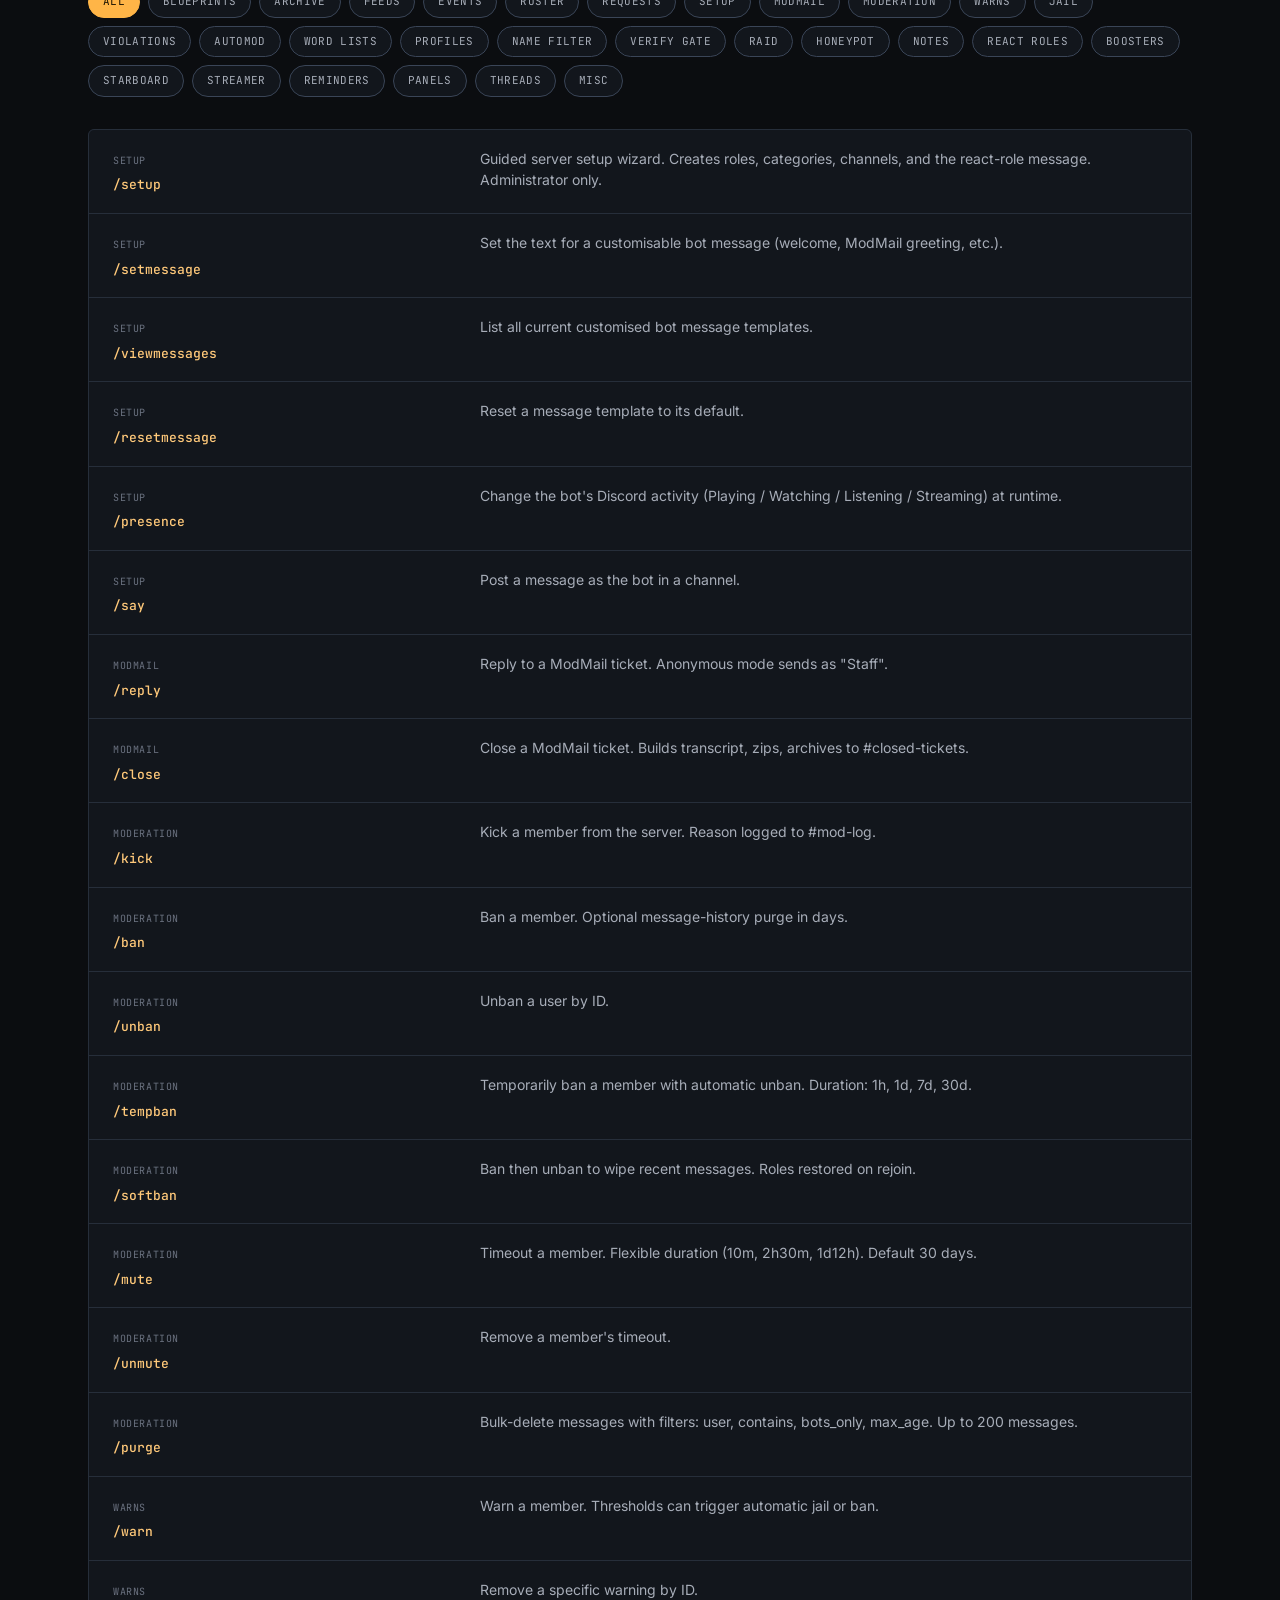
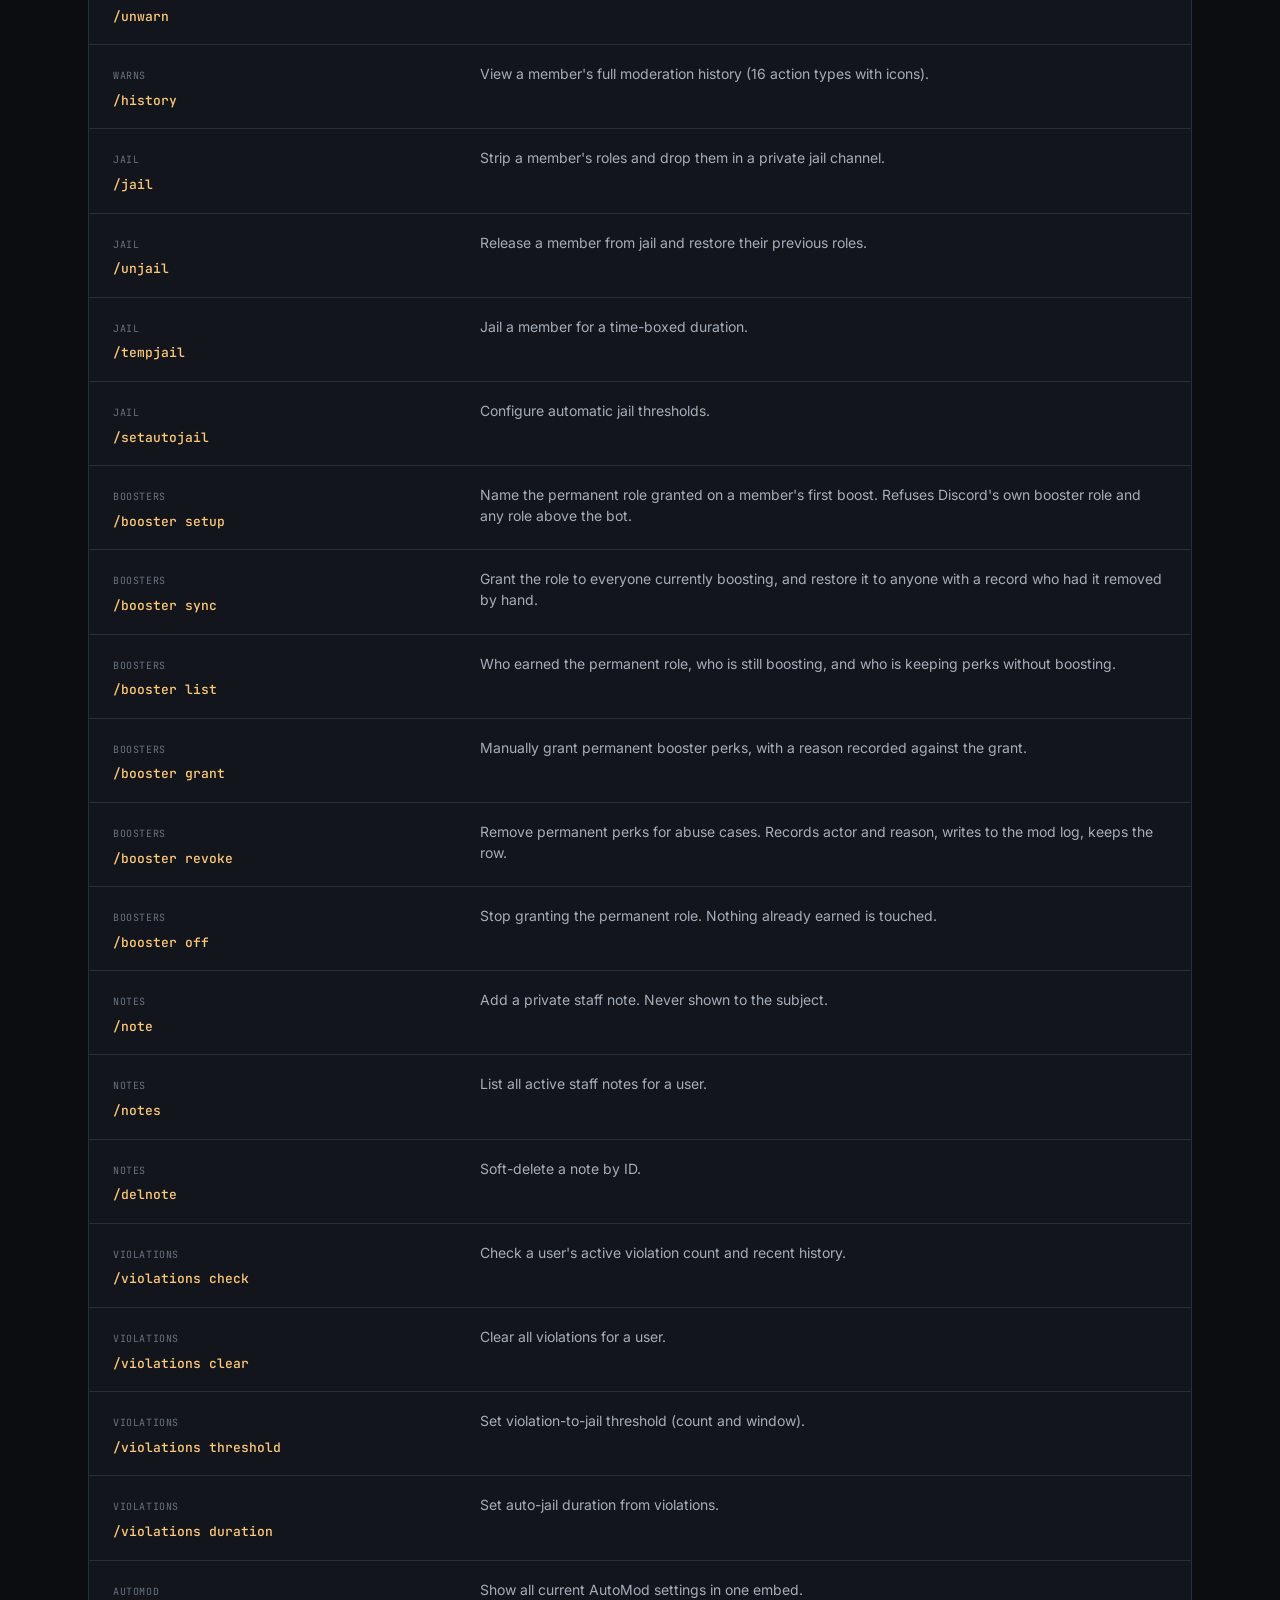
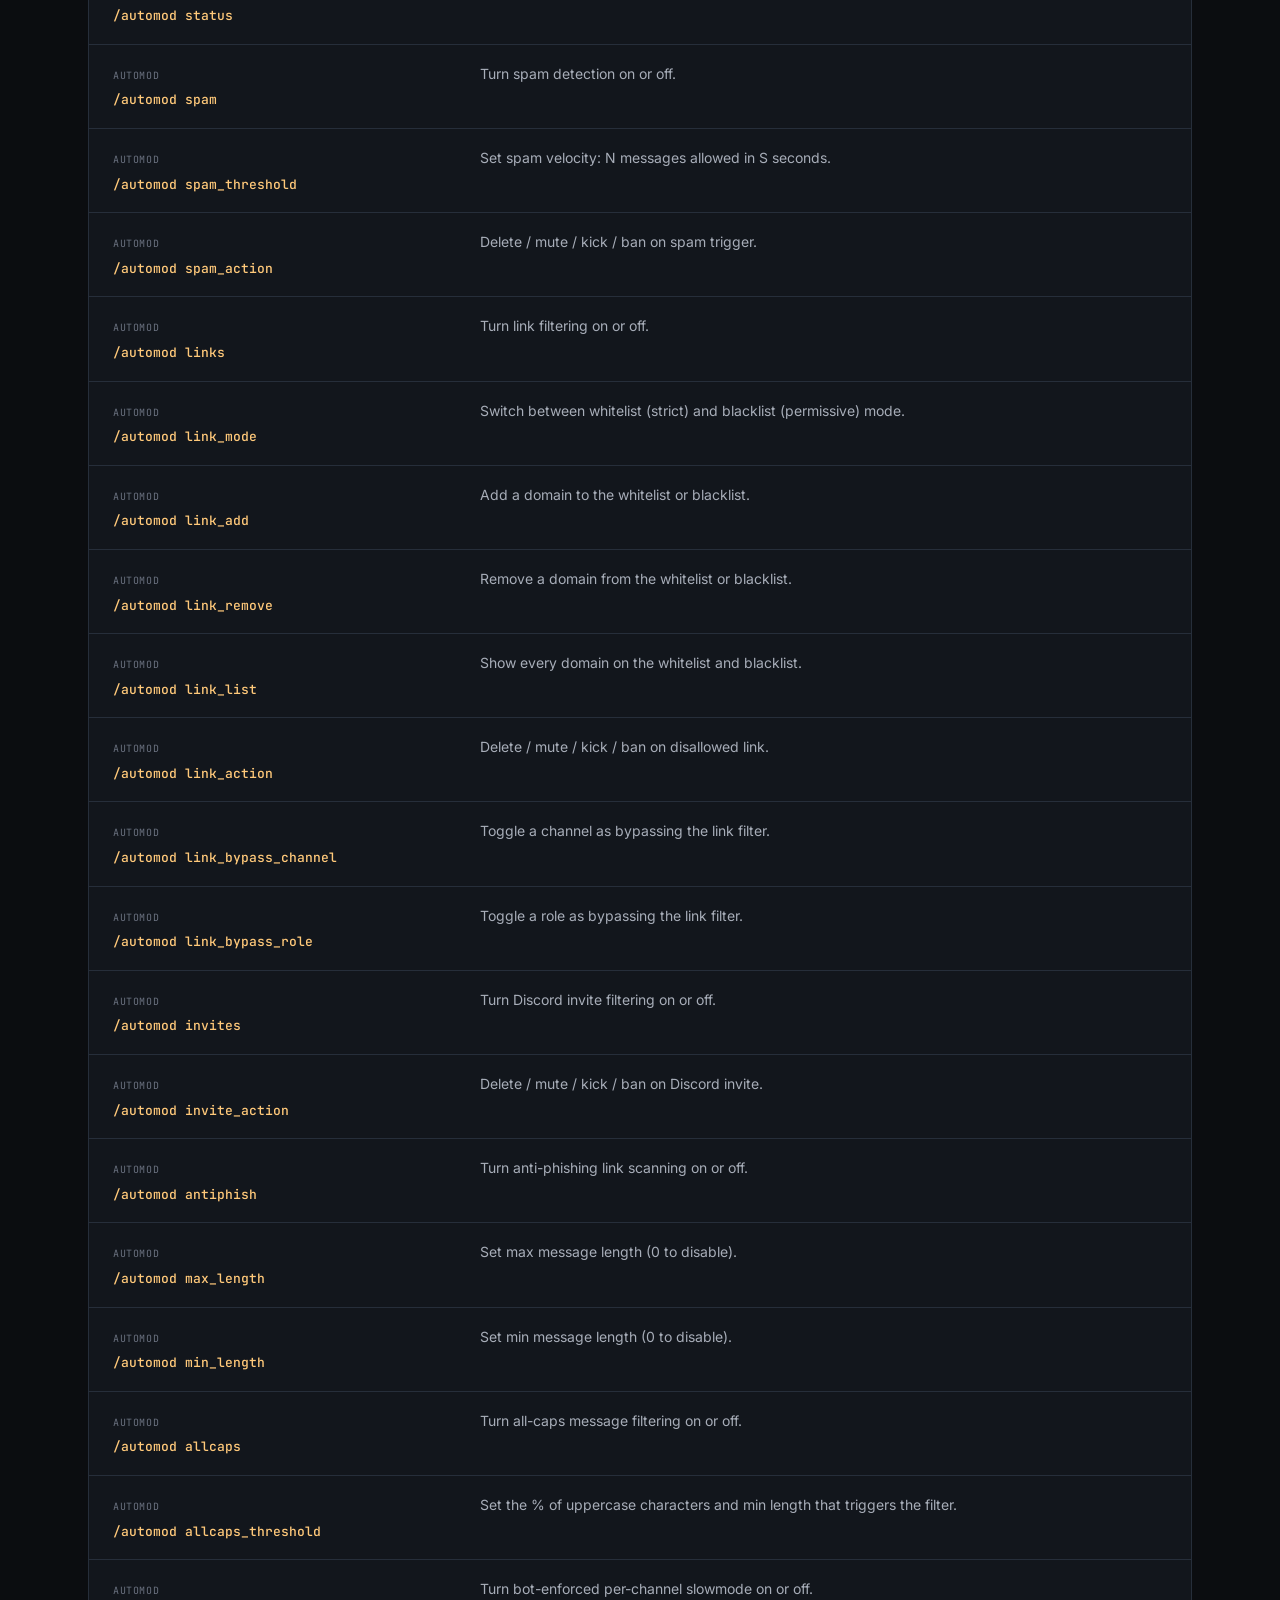
==== commit 1e76f831: "Website Update Reflecting New Changes in 4.1.0" ====
--- a/docs/index.html
+++ b/docs/index.html
@@ -3,8 +3,8 @@
 <head>
   <meta charset="UTF-8">
   <meta name="viewport" content="width=device-width, initial-scale=1.0">
-  <title>ModSuite v4.0 -- Discord community &amp; moderation platform</title>
-  <meta name="description" content="ModSuite is a self-hosted, all-in-one Discord bot with a violation engine, 8-filter automod pipeline, severity profiles, role persistence, and a web dashboard. Built by Hammond Digital Studios.">
+  <title>ModSuite v4.1 -- Discord community &amp; moderation platform</title>
+  <meta name="description" content="ModSuite is a self-hosted, all-in-one Discord bot and web dashboard: violation engine, 8-filter automod pipeline, severity profiles, server blueprints, unified audit trail, message archive, and permanent booster rewards. Built by Hammond Digital Studios.">
 
   <link rel="preconnect" href="https://fonts.googleapis.com">
   <link rel="preconnect" href="https://fonts.gstatic.com" crossorigin>
@@ -20,12 +20,13 @@
     <a href="#top" class="brand">
       <span class="brand-mark">&#9670;</span>
       <span class="brand-name">ModSuite</span>
-      <span class="brand-version">v4.0</span>
+      <span class="brand-version">v4.1</span>
     </a>
     <nav class="topbar-nav">
       <a href="#features">Features</a>
       <a href="#pipeline">Pipeline</a>
       <a href="#setup">Setup</a>
+      <a href="#dashboard">Dashboard</a>
       <a href="#commands">Commands</a>
       <a href="#changelog">Changelog</a>
       <a href="https://github.com/GreyHammond/ModSuite" class="topbar-cta">GitHub &#8599;</a>
@@ -56,10 +57,10 @@
         <a href="https://github.com/GreyHammond/ModSuite" class="btn btn-secondary">View source</a>
       </div>
       <ul class="hero-stats">
-        <li><span class="stat-num">25</span><span class="stat-label">cogs</span></li>
-        <li><span class="stat-num">116</span><span class="stat-label">slash commands</span></li>
+        <li><span class="stat-num">34</span><span class="stat-label">cogs</span></li>
+        <li><span class="stat-num">157</span><span class="stat-label">slash commands</span></li>
         <li><span class="stat-num">8</span><span class="stat-label">automod filters</span></li>
-        <li><span class="stat-num">39</span><span class="stat-label">api endpoints</span></li>
+        <li><span class="stat-num">111</span><span class="stat-label">api endpoints</span></li>
       </ul>
     </div>
 
@@ -110,7 +111,7 @@
     <div class="card">
       <div class="card-icon">&#128421;</div>
       <h3>Web Dashboard</h3>
-      <p>Vanilla-JS SPA on a FastAPI backend. 39 endpoints, 13-row AutoMod status card, 19 activity feed types. No build step. No framework tax.</p>
+      <p>Vanilla-JS SPA on a FastAPI backend. 111 endpoints, 13-row AutoMod status card, 19 activity feed types. No build step. No framework tax.</p>
     </div>
   </div>
 </section>
@@ -328,6 +329,15 @@
       </article>
 
       <article class="feature">
+        <header><span class="feature-num">&#9656;</span><h3>Booster Rewards <span class="badge-new">v4.1</span></h3></header>
+        <ul>
+          <li>A <strong>separate, permanent role</strong> granted on a member's first boost</li>
+          <li>Discord strips its own booster role the moment someone stops -- this one stays</li>
+          <li>The database row is the source of truth, so the role is restored on rejoin</li>
+          <li>Backfill current boosters, manual grant, audited revoke for abuse cases</li>
+        </ul>
+      </article>
+      <article class="feature">
         <header><span class="feature-num">&#9656;</span><h3>Community</h3></header>
         <ul>
           <li>Multi-emoji starboard with configurable threshold</li>
@@ -378,6 +388,7 @@
           <pre class="code" data-copy><code>cp .env.example .env
 # Edit .env -- at minimum set DISCORD_TOKEN
 # Optional: CORS_ORIGINS, API_HOST, API_PORT, Twitch keys, OAuth2</code></pre>
+          <p>That is enough to run the bot and open the dashboard on the same machine. To reach it from anywhere else, see <a href="#dashboard">connecting the dashboard</a> below.</p>
         </div>
       </li>
       <li class="step">
@@ -403,6 +414,153 @@
         </div>
       </li>
     </ol>
+  </div>
+</section>
+
+<!-- ============ DASHBOARD / NETWORKING ============ -->
+<section id="dashboard" class="setup">
+  <div class="section-inner">
+    <div class="section-header">
+      <div class="section-eyebrow">04 -- Connecting the dashboard</div>
+      <h2>Getting the browser talking to the bot.</h2>
+      <p class="section-lede">
+        The dashboard is served by the same process as the bot. Locally it just works.
+        Everything below is about reaching it from somewhere else -- which is where
+        CORS, the OAuth redirect, and two separate firewalls all get a vote.
+      </p>
+    </div>
+
+    <ol class="steps">
+      <li class="step">
+        <div class="step-num">01</div>
+        <div class="step-body">
+          <h3>Local first -- confirm it works before you open anything</h3>
+          <p>With the bot running, open <code>http://localhost:8000</code> on the same machine.
+          If that fails, nothing about firewalls or CORS will fix it -- check the startup log first.</p>
+          <pre class="code" data-copy><code>API_HOST=0.0.0.0
+API_PORT=8000
+DISCORD_REDIRECT_URI=http://localhost:8000/auth/callback</code></pre>
+          <p>Localhost origins are always allowed, so <code>CORS_ORIGINS</code> can stay empty here.</p>
+        </div>
+      </li>
+
+      <li class="step">
+        <div class="step-num">02</div>
+        <div class="step-body">
+          <h3>Open the port -- in two places, not one</h3>
+          <p>On a cloud host there are two firewalls between you and port 8000, and both have to allow it.
+          Opening only the provider one is the single most common reason the page never loads.</p>
+          <p><strong>Host firewall</strong></p>
+          <pre class="code" data-copy><code># Ubuntu / Debian
+sudo ufw allow 8000/tcp
+
+# RHEL / Fedora / Alma
+sudo firewall-cmd --add-port=8000/tcp --permanent &amp;&amp; sudo firewall-cmd --reload
+
+# Raw iptables (Oracle Cloud images need this even with ufw installed)
+sudo iptables -I INPUT 6 -m state --state NEW -p tcp --dport 8000 -j ACCEPT
+sudo netfilter-persistent save</code></pre>
+          <p><strong>Provider firewall</strong> -- ingress on TCP 8000 from <code>0.0.0.0/0</code>:</p>
+          <ul class="plain">
+            <li><strong>Oracle Cloud</strong> -- Networking &rsaquo; VCN &rsaquo; Security Lists &rsaquo; Default &rsaquo; Add Ingress Rule</li>
+            <li><strong>AWS</strong> -- EC2 &rsaquo; Security Groups &rsaquo; Inbound rules</li>
+            <li><strong>Google Cloud</strong> -- VPC network &rsaquo; Firewall &rsaquo; Create firewall rule</li>
+            <li><strong>Azure</strong> -- Network security group &rsaquo; Inbound security rules</li>
+            <li><strong>DigitalOcean / Vultr / Linode / Hetzner</strong> -- Cloud Firewall in the control panel, if you created one</li>
+          </ul>
+          <p>Self-hosting at home? Skip all of this and tunnel instead -- nothing gets published to the internet:</p>
+          <pre class="code" data-copy><code>ssh -L 8000:localhost:8000 user@your-host</code></pre>
+        </div>
+      </li>
+
+      <li class="step">
+        <div class="step-num">03</div>
+        <div class="step-body">
+          <h3>CORS and the redirect URI</h3>
+          <p>These two are the ones that bite. The browser refuses a cross-origin API call unless the
+          origin is listed, and Discord refuses the login unless the redirect matches what is registered
+          <em>character for character</em>.</p>
+          <pre class="code" data-copy><code>DISCORD_REDIRECT_URI=http://YOUR_IP_OR_DOMAIN:8000/auth/callback
+CORS_ORIGINS=http://YOUR_IP_OR_DOMAIN:8000
+MODSUITE_GUILD_ID=your_server_id</code></pre>
+          <p>Then add that exact redirect URI in the Developer Portal under
+          <strong>OAuth2 &rsaquo; Redirects</strong>. A trailing slash, a missing port, or
+          <code>http</code> where you registered <code>https</code> all count as different URIs.</p>
+          <p><code>CORS_ORIGINS</code> is an <em>origin</em> -- scheme, host, and port, with no path
+          and no trailing slash. <code>http://1.2.3.4:8000</code> is right;
+          <code>http://1.2.3.4:8000/</code> and <code>1.2.3.4</code> are not. Multiple origins are
+          comma-separated.</p>
+        </div>
+      </li>
+
+      <li class="step">
+        <div class="step-num">04</div>
+        <div class="step-body">
+          <h3>Lock down who can log in</h3>
+          <pre class="code" data-copy><code>DASHBOARD_ALLOWED_ROLES=&lt;Editor role ID&gt;,&lt;Moderator role ID&gt;</code></pre>
+          <p>Leave it blank and <strong>any member of the guild</strong> can reach the dashboard.
+          Set it before you go live, not after.</p>
+        </div>
+      </li>
+
+      <li class="step">
+        <div class="step-num">05</div>
+        <div class="step-body">
+          <h3>Put HTTPS in front of it</h3>
+          <p>Bare <code>http://IP:8000</code> sends the session cookie in the clear. If the dashboard is
+          reachable from the internet, terminate TLS in a reverse proxy. With a domain pointed at the
+          host, Caddy handles the certificate itself:</p>
+          <pre class="code" data-copy><code># /etc/caddy/Caddyfile
+modsuite.example.com {
+    reverse_proxy localhost:8000
+}</code></pre>
+          <p>Then bind the app to loopback, close 8000 to the outside, and update all three URLs --
+          including the one in the Developer Portal:</p>
+          <pre class="code" data-copy><code>API_HOST=127.0.0.1
+DISCORD_REDIRECT_URI=https://modsuite.example.com/auth/callback
+CORS_ORIGINS=https://modsuite.example.com</code></pre>
+        </div>
+      </li>
+    </ol>
+
+    <div class="section-header" style="margin-top:3rem">
+      <h3>When it does not work</h3>
+    </div>
+    <div class="feature-grid">
+      <article class="feature">
+        <header><span class="feature-num">&#9656;</span><h3>Page never loads, request just hangs</h3></header>
+        <ul>
+          <li>A firewall is dropping the packet -- almost always the host one, since the provider rule is the one people remember</li>
+          <li>Confirm the process is listening: <code>ss -tlnp | grep 8000</code></li>
+          <li>Check <code>API_HOST</code> is <code>0.0.0.0</code> and not <code>127.0.0.1</code></li>
+        </ul>
+      </article>
+      <article class="feature">
+        <header><span class="feature-num">&#9656;</span><h3>Blocked by CORS policy</h3></header>
+        <ul>
+          <li>The origin in the browser bar is not in <code>CORS_ORIGINS</code></li>
+          <li>Check for a trailing slash, a missing port, or <code>https</code> vs <code>http</code></li>
+          <li>Reaching it by IP when you listed the domain counts as a different origin</li>
+          <li>Restart the process -- <code>.env</code> is read at startup</li>
+        </ul>
+      </article>
+      <article class="feature">
+        <header><span class="feature-num">&#9656;</span><h3>Invalid OAuth2 redirect_uri</h3></header>
+        <ul>
+          <li><code>DISCORD_REDIRECT_URI</code> and the portal entry differ somewhere</li>
+          <li>Compare them character by character, including the port and <code>/auth/callback</code></li>
+          <li>Behind a proxy the browser sees <code>https</code> on 443 -- register that, not <code>:8000</code></li>
+        </ul>
+      </article>
+      <article class="feature">
+        <header><span class="feature-num">&#9656;</span><h3>Login works, then 403</h3></header>
+        <ul>
+          <li>Your account does not hold a role in <code>DASHBOARD_ALLOWED_ROLES</code></li>
+          <li><code>MODSUITE_GUILD_ID</code> points at a different server than the one you are in</li>
+          <li>Role IDs, not role names -- enable Developer Mode and copy the ID</li>
+        </ul>
+      </article>
+    </div>
   </div>
 </section>
 
@@ -410,10 +568,10 @@
 <section id="commands" class="commands">
   <div class="section-inner">
     <div class="section-header">
-      <div class="section-eyebrow">04 -- Command reference</div>
+      <div class="section-eyebrow">05 -- Command reference</div>
       <h2>Every slash command in ModSuite.</h2>
       <p class="section-lede">
-        Search or filter by category. <span id="cmd-count">151 commands</span> across 27 categories.
+        Search or filter by category. <span id="cmd-count">157 commands</span> across 28 categories.
       </p>
     </div>
 
@@ -442,6 +600,7 @@
         <button class="chip" data-cat="honeypot">Honeypot</button>
         <button class="chip" data-cat="notes">Notes</button>
         <button class="chip" data-cat="reactrole">React Roles</button>
+        <button class="chip" data-cat="boosters">Boosters</button>
         <button class="chip" data-cat="starboard">Starboard</button>
         <button class="chip" data-cat="streamer">Streamer</button>
         <button class="chip" data-cat="reminders">Reminders</button>
@@ -460,9 +619,35 @@
 <section id="changelog" class="changelog">
   <div class="section-inner">
     <div class="section-header">
-      <div class="section-eyebrow">05 -- Release history</div>
+      <div class="section-eyebrow">06 -- Release history</div>
       <h2>Changelog.</h2>
     </div>
+    <div class="release">
+      <div class="release-header">
+        <span class="release-version">v4.1.0</span>
+        <span class="release-date">August 2026</span>
+      </div>
+      <div class="release-body">
+        <h4>Legacy booster rewards</h4>
+        <ul>
+          <li>Discord removes its own booster role the instant someone stops boosting, and every perk hung off it goes with it. ModSuite grants a <strong>separate, permanent role</strong> on a member's first boost instead.</li>
+          <li><strong>The database row is the source of truth, not the Discord role.</strong> Roles are lost when a member leaves the server, so a record-free implementation would quietly break the promise for anyone who left and came back. <code>on_member_join</code> re-applies it.</li>
+          <li><code>/booster setup</code> refuses two roles: Discord's own booster role, which is the exact thing being worked around, and any role above the bot's own, which it could never assign.</li>
+          <li><code>/booster sync</code> backfills current boosters and restores the role to anyone whose record exists but whose role was removed by hand.</li>
+          <li><code>/booster revoke</code> records an actor and a reason and writes to the mod log rather than deleting the row. <code>/booster off</code> stops future grants without touching what was already earned.</li>
+        </ul>
+        <h4>Dashboard &amp; API</h4>
+        <ul>
+          <li>New <strong>Legacy Booster Rewards</strong> configuration section.</li>
+          <li><code>GET /boosters</code>, <code>POST /boosters/sync</code>, <code>DELETE /boosters/{user_id}</code>.</li>
+        </ul>
+        <h4>Verified</h4>
+        <ul>
+          <li>First boost grants and records; stopping boosting changes nothing; re-boosting does not create a duplicate; leaving and rejoining restores the role; a revoked member is not restored on rejoin; a disabled guild does nothing.</li>
+        </ul>
+      </div>
+    </div>
+
     <div class="release">
       <div class="release-header">
         <span class="release-version">v4.0.0</span>
@@ -726,7 +911,7 @@
     </div>
   </div>
   <div class="footer-bottom">
-    <span>&copy; Hammond Digital Studios -- ModSuite v4.0</span>
+    <span>&copy; Hammond Digital Studios -- ModSuite v4.1</span>
   </div>
 </footer>
 
--- a/docs/styles.css
+++ b/docs/styles.css
@@ -863,3 +863,27 @@
   outline-offset: 3px;
   border-radius: 3px;
 }
+
+/* ── Dashboard section lists (v4.1) ──────────────────────────────────────── */
+.step-body ul {
+  list-style: none;
+  display: flex;
+  flex-direction: column;
+  gap: 8px;
+  margin: 0 0 12px;
+  max-width: 640px;
+}
+.step-body ul li {
+  color: var(--text-muted);
+  font-size: 14px;
+  line-height: 1.55;
+  padding-left: 18px;
+  position: relative;
+}
+.step-body ul li::before {
+  content: "\25B9";
+  position: absolute;
+  left: 0;
+  color: var(--accent-dim);
+}
+#dashboard .feature-grid { margin-top: 0; }
